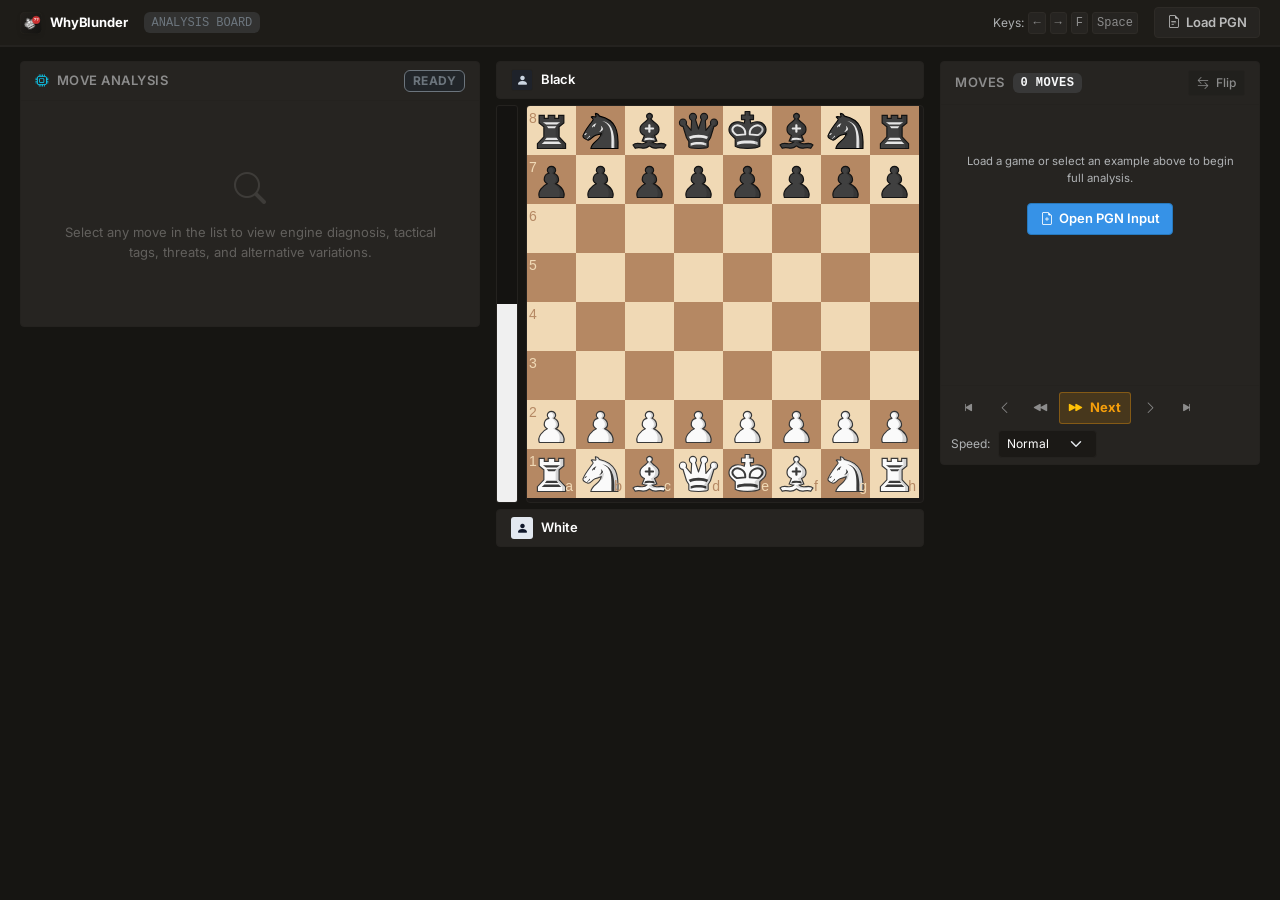
==== index.html @ e0fb74c0 "let's go" ====
<!DOCTYPE html>
<html lang="en" data-bs-theme="dark">
<head>
    <meta charset="UTF-8">
    <meta name="viewport" content="width=device-width, initial-scale=1.0, maximum-scale=1.0, user-scalable=no">
    <title>WhyBlunder - Chess Analysis</title>
    <link rel="icon" type="image/svg+xml" href="favicon.svg">
    <link rel="apple-touch-icon" href="img/app-icon.svg">
    
    <!-- Clean Unified Fonts: Inter & JetBrains Mono -->
    <link rel="preconnect" href="https://fonts.googleapis.com">
    <link rel="preconnect" href="https://fonts.gstatic.com" crossorigin>
    <link href="https://fonts.googleapis.com/css2?family=Inter:wght@400;500;600;700&family=JetBrains+Mono:wght@400;500;600;700&display=swap" rel="stylesheet">
    
    <!-- Bootstrap 5 CSS & Icons -->
    <link href="https://cdn.jsdelivr.net/npm/bootstrap@5.3.0-alpha1/dist/css/bootstrap.min.css" rel="stylesheet">
    <link rel="stylesheet" href="https://cdn.jsdelivr.net/npm/bootstrap-icons@1.11.3/font/bootstrap-icons.min.css">
    
    <!-- Chessboard.js CSS -->
    <link rel="stylesheet" href="css/chessboard-1.0.0.min.css">
    
    <style>
        :root {
            /* Lichess Dark Theme Design System - Flat & Harmonious */
            --lic-bg-canvas: #161512;
            --lic-bg-surface: #262421;
            --lic-bg-surface-header: #1e1c18;
            --lic-bg-surface-subtle: #21201d;
            --lic-bg-surface-hover: #312e2a;
            --lic-bg-input: #1b1916;
            
            /* Low-contrast borders */
            --lic-border-subtle: #24221f;
            --lic-border: #2e2b27;
            --lic-border-strong: #383530;
            
            --lic-text-primary: #bababa;
            --lic-text-bright: #ffffff;
            --lic-text-secondary: #8c8c8c;
            --lic-text-muted: #62605d;
            
            /* Lichess Accents */
            --lic-blue: #3692e7;
            --lic-blue-hover: #4ea1f0;
            --lic-blue-dim: rgba(54, 146, 231, 0.12);
            --lic-green: #629924;
            --lic-green-hover: #72b02a;
            --lic-green-dim: rgba(98, 153, 36, 0.12);
            --lic-red: #cc3333;
            --lic-red-hover: #e04444;
            --lic-red-dim: rgba(204, 51, 51, 0.12);
            --lic-orange: #d97706;
            --lic-yellow: #c9a000;
            --lic-cyan: #00b5ad;
            
            /* Unified 3-Tier Font Scale (strictly 2 UI sizes + 1 board badge size) */
            --lic-fs-base: 0.8125rem;
            --lic-fs-sm: 0.75rem;
            --lic-fs-badge: 1.25rem;
            
            /* Active Move Highlight */
            --lic-active-move: #2a4b6c;
            --lic-active-move-text: #ffffff;
            
            /* Move Quality Colors */
            --q-brilliant: #00b5ad;
            --q-great: #3692e7;
            --q-good: #629924;
            --q-book: #8b5cf6;
            --q-inaccuracy: #c9a000;
            --q-mistake: #d97706;
            --q-blunder: #cc3333;
        }

        * {
            box-sizing: border-box;
        }

        body {
            background-color: var(--lic-bg-canvas);
            color: var(--lic-text-primary);
            font-family: 'Inter', -apple-system, BlinkMacSystemFont, "Segoe UI", Roboto, sans-serif;
            margin: 0;
            padding: 0;
            min-height: 100vh;
            font-size: var(--lic-fs-base);
            line-height: 1.5;
            -webkit-font-smoothing: antialiased;
        }

        /* Lichess Top Header */
        .lic-header {
            background: var(--lic-bg-surface-header);
            border-bottom: 1px solid var(--lic-border-subtle);
            height: 46px;
            padding: 0 1.25rem;
            display: flex;
            align-items: center;
            justify-content: space-between;
            position: sticky;
            top: 0;
            z-index: 1020;
        }

        .lic-brand {
            display: inline-flex;
            align-items: center;
            gap: 8px;
            text-decoration: none;
            color: var(--lic-text-bright);
            font-weight: 700;
            font-size: var(--lic-fs-base);
            letter-spacing: -0.01em;
        }
        .lic-brand:hover {
            color: #fff;
        }
        .lic-brand-icon {
            color: var(--lic-red);
            font-size: var(--lic-fs-base);
        }

        /* Lichess Flat Buttons */
        .lic-btn {
            background: var(--lic-bg-surface);
            color: var(--lic-text-primary);
            border: 1px solid var(--lic-border);
            border-radius: 4px;
            font-size: var(--lic-fs-base);
            font-weight: 600;
            font-family: 'Inter', sans-serif;
            padding: 5px 12px;
            display: inline-flex;
            align-items: center;
            gap: 6px;
            cursor: pointer;
            box-shadow: none;
            transition: background 0.12s, color 0.12s, border-color 0.12s;
            text-decoration: none;
        }
        .lic-btn:hover {
            background: var(--lic-bg-surface-hover);
            color: var(--lic-text-bright);
            border-color: var(--lic-border-strong);
        }
        .lic-btn:active {
            background: #1e1c18;
        }
        .lic-btn-primary {
            background: var(--lic-blue);
            color: #fff;
            border-color: #2779bd;
        }
        .lic-btn-primary:hover {
            background: var(--lic-blue-hover);
            color: #fff;
            border-color: var(--lic-blue-hover);
        }
        .lic-btn-success {
            background: var(--lic-green);
            color: #fff;
            border-color: #51821c;
        }
        .lic-btn-success:hover {
            background: var(--lic-green-hover);
            color: #fff;
        }
        .lic-btn-danger {
            background: var(--lic-red);
            color: #fff;
            border-color: #a82323;
        }
        .lic-btn-danger:hover {
            background: var(--lic-red-hover);
            color: #fff;
        }
        .lic-btn-warning {
            background: #d97706;
            color: #fff;
            border-color: #b45309;
        }
        .lic-btn-warning:hover {
            background: #b45309;
            color: #fff;
            border-color: #92400e;
        }
        .lic-btn-secondary {
            background: var(--lic-bg-surface-subtle);
            color: var(--lic-text-primary);
            border-color: var(--lic-border-subtle);
        }
        .lic-btn-secondary:hover {
            background: var(--lic-bg-surface-hover);
            color: #fff;
        }

        .lic-chip-btn {
            background: var(--lic-bg-surface-subtle);
            color: var(--lic-text-secondary);
            border: 1px solid var(--lic-border-subtle);
            border-radius: 3px;
            font-size: var(--lic-fs-sm);
            font-weight: 500;
            font-family: 'Inter', sans-serif;
            padding: 3px 8px;
            cursor: pointer;
            box-shadow: none;
            transition: all 0.12s;
        }
        .lic-chip-btn:hover {
            background: var(--lic-bg-surface-hover);
            color: var(--lic-text-bright);
            border-color: var(--lic-border);
        }

        /* Lichess PGN Dropdown Menu */
        .pgn-dropdown-menu {
            background: var(--lic-bg-surface);
            border: 1px solid var(--lic-border);
            border-radius: 4px;
            box-shadow: 0 6px 20px rgba(0, 0, 0, 0.45);
            min-width: 230px;
            padding: 6px 0;
            z-index: 1050;
        }
        .pgn-dropdown-menu .dropdown-item {
            color: var(--lic-text-primary);
            font-size: var(--lic-fs-base);
            padding: 7px 14px;
            background: transparent;
            border: none;
            width: 100%;
            text-align: left;
            transition: all 0.12s;
        }
        .pgn-dropdown-menu .dropdown-item:hover {
            background: var(--lic-blue-dim);
            color: var(--lic-text-bright);
        }
        .pgn-dropdown-menu .dropdown-divider {
            border-color: var(--lic-border-subtle);
            margin: 4px 0;
        }

        /* Collapsible PGN Drawer */
        .pgn-drawer {
            background: var(--lic-bg-surface-header);
            border-bottom: 1px solid var(--lic-border-subtle);
            max-height: 0;
            overflow: hidden;
            transition: max-height 0.25s cubic-bezier(0.16, 1, 0.3, 1);
        }
        .pgn-drawer.open {
            max-height: 480px;
        }
        .pgn-drawer-inner {
            max-width: 1680px;
            margin: 0 auto;
            padding: 14px 1.25rem;
            display: flex;
            flex-direction: column;
            gap: 10px;
        }

        .pgn-textarea {
            width: 100%;
            height: 150px;
            min-height: 120px;
            max-height: 340px;
            background-color: var(--lic-bg-input) !important;
            color: #f1f1f1 !important;
            border: 1px solid var(--lic-border);
            border-radius: 4px;
            padding: 10px 12px;
            font-family: monospace;
            font-size: var(--lic-fs-base);
            line-height: 1.5;
            resize: vertical;
            transition: border-color 0.15s;
        }
        .pgn-textarea::placeholder {
            color: #9c9a96 !important;
            opacity: 0.85;
        }
        .pgn-textarea:focus {
            background-color: var(--lic-bg-input) !important;
            color: #ffffff !important;
            border-color: var(--lic-blue);
            box-shadow: 0 0 0 2px var(--lic-blue-dim);
            outline: none;
        }

        /* Inline Progress Strip */
        .progress-strip {
            background: var(--lic-bg-surface-header);
            border-bottom: 1px solid var(--lic-border-subtle);
            padding: 8px 1.25rem;
            display: none;
        }
        .progress-strip.show {
            display: block;
        }
        .progress-strip-inner {
            max-width: 1680px;
            margin: 0 auto;
        }

        /* 3-COLUMN MAIN LAYOUT */
        .studio-container {
            max-width: 1720px;
            width: 100%;
            margin: 0 auto;
            padding: 14px 1.25rem 2rem 1.25rem;
        }

        .studio-grid {
            display: grid;
            grid-template-columns: minmax(380px, 460px) 1fr 320px;
            gap: 16px;
            align-items: start;
        }

        /* Panels / Cards - Flat, Same Background Color throughout */
        .lic-panel {
            background: var(--lic-bg-surface);
            border: 1px solid var(--lic-border-subtle);
            border-radius: 4px;
            box-shadow: none;
            display: flex;
            flex-direction: column;
            overflow: hidden;
        }

        /* Flat Column Headers (Same color as panel surface) */
        .lic-panel-header {
            background: var(--lic-bg-surface);
            border-bottom: 1px solid var(--lic-border-subtle);
            padding: 8px 14px;
            display: flex;
            align-items: center;
            justify-content: space-between;
            font-size: var(--lic-fs-base);
            font-weight: 600;
            text-transform: uppercase;
            letter-spacing: 0.04em;
            color: var(--lic-text-secondary);
        }

        .lic-panel-body {
            padding: 14px;
            overflow-y: auto;
        }

        /* COLUMN 1: MOVE ANALYSIS (LEFT) */
        .col-analysis {
            position: sticky;
            top: 56px;
            max-height: calc(100vh - 72px);
            display: flex;
            flex-direction: column;
            width: 100%;
        }
        .col-analysis .lic-panel-body {
            max-height: calc(100vh - 120px);
            padding: 14px 16px;
        }
        .col-analysis .lic-panel-body::-webkit-scrollbar {
            width: 5px;
        }
        .col-analysis .lic-panel-body::-webkit-scrollbar-thumb {
            background: var(--lic-border);
            border-radius: 2px;
        }

        /* Move Diagnosis Card Elements */
        .diagnosis-empty {
            display: flex;
            flex-direction: column;
            align-items: center;
            justify-content: center;
            text-align: center;
            gap: 10px;
            color: var(--lic-text-muted);
            font-size: var(--lic-fs-base);
            padding: 50px 14px;
        }
        .diagnosis-empty i {
            font-size: 2rem;
            opacity: 0.4;
        }

        .diagnosis-header {
            display: flex;
            align-items: center;
            justify-content: space-between;
            margin-bottom: 12px;
            flex-wrap: wrap;
            gap: 8px;
            padding-bottom: 10px;
            border-bottom: 1px solid var(--lic-border-subtle);
        }

        .move-title-wrap {
            display: flex;
            align-items: center;
            gap: 8px;
        }

        .player-badge {
            font-size: var(--lic-fs-sm);
            font-weight: 600;
            padding: 2px 7px;
            border-radius: 3px;
            text-transform: uppercase;
            letter-spacing: 0.03em;
        }
        .player-badge.white {
            background: #f0f0f0;
            color: #161512;
        }
        .player-badge.black {
            background: #141311;
            color: #bababa;
            border: 1px solid var(--lic-border-subtle);
        }

        .move-san {
            font-family: monospace;
            font-size: var(--lic-fs-base);
            font-weight: 700;
            color: var(--lic-text-bright);
        }

        .badge-q {
            font-size: var(--lic-fs-sm);
            font-weight: 600;
            padding: 2px 8px;
            border-radius: 3px;
            text-transform: uppercase;
            letter-spacing: 0.03em;
        }
        .badge-q.blunder { background: var(--lic-red-dim); color: #ff7575; border: 1px solid rgba(204, 51, 51, 0.4); }
        .badge-q.miss, .badge-q.missed-win { background: rgba(239, 68, 68, 0.2); color: #f87171; border: 1px solid rgba(239, 68, 68, 0.5); }
        .badge-q.mistake { background: rgba(217, 119, 6, 0.16); color: #fba444; border: 1px solid rgba(217, 119, 6, 0.4); }
        .badge-q.inaccuracy { background: rgba(201, 160, 0, 0.16); color: #ffd644; border: 1px solid rgba(201, 160, 0, 0.4); }
        .badge-q.good-move { background: var(--lic-green-dim); color: #86efac; border: 1px solid rgba(98, 153, 36, 0.4); }
        .badge-q.great { background: var(--lic-blue-dim); color: #93c5fd; border: 1px solid rgba(54, 146, 231, 0.4); }
        .badge-q.brilliant { background: rgba(0, 181, 173, 0.16); color: #5eead4; border: 1px solid rgba(0, 181, 173, 0.4); }
        .badge-q.book { background: rgba(139, 92, 246, 0.16); color: #c4b5fd; border: 1px solid rgba(139, 92, 246, 0.4); }

        .eval-tag {
            font-family: monospace;
            font-size: var(--lic-fs-sm);
            font-weight: 600;
            padding: 2px 8px;
            border-radius: 3px;
            background: var(--lic-bg-surface-subtle);
            border: 1px solid var(--lic-border-subtle);
            color: var(--lic-text-primary);
        }

        .eval-best-tag {
            font-family: monospace;
            font-size: var(--lic-fs-sm);
            padding: 2px 7px;
            border-radius: 3px;
            background: var(--lic-green-dim);
            border: 1px solid rgba(98, 153, 36, 0.35);
            color: #86efac;
        }

        .metric-chip {
            font-size: var(--lic-fs-sm);
            font-family: monospace;
            padding: 2px 7px;
            border-radius: 3px;
            background: var(--lic-bg-surface-subtle);
            border: 1px solid var(--lic-border-subtle);
            color: #93c5fd;
        }
        .metric-chip.chip-loss {
            background: var(--lic-red-dim);
            border-color: rgba(204, 51, 51, 0.3);
            color: #fca5a5;
        }

        /* Tags Cluster */
        .tags-cluster {
            display: flex;
            flex-wrap: wrap;
            gap: 6px;
            margin-bottom: 12px;
        }
        .diag-tag {
            font-size: var(--lic-fs-sm);
            background: var(--lic-bg-surface-subtle);
            color: var(--lic-text-secondary);
            border: 1px solid var(--lic-border-subtle);
            border-radius: 3px;
            padding: 2px 8px;
            display: inline-flex;
            align-items: center;
        }
        .diag-tag.tag-miss {
            background: rgba(239, 68, 68, 0.14);
            color: #fca5a5;
            border-color: rgba(239, 68, 68, 0.35);
            font-weight: 600;
        }
        .diag-tag.tag-control {
            background: rgba(59, 130, 246, 0.12);
            color: #93c5fd;
            border-color: rgba(59, 130, 246, 0.3);
        }

        /* Better Move Callout */
        .better-move-strip {
            background: var(--lic-green-dim);
            border: 1px solid rgba(98, 153, 36, 0.3);
            border-radius: 4px;
            padding: 9px 12px;
            margin-bottom: 12px;
            display: flex;
            align-items: center;
            flex-wrap: wrap;
            gap: 6px;
        }
        .badge-better {
            background: var(--lic-green);
            color: #fff;
            padding: 2px 8px;
            border-radius: 3px;
            font-size: var(--lic-fs-base);
            font-weight: 700;
        }

        /* Threats Alert Box */
        .threat-alert-box {
            background: var(--lic-red-dim);
            border: 1px solid rgba(204, 51, 51, 0.3);
            border-radius: 4px;
            padding: 9px 12px;
            margin-bottom: 12px;
        }
        .threat-item {
            font-size: var(--lic-fs-sm);
            background: rgba(204, 51, 51, 0.2);
            color: #fca5a5;
            border: 1px solid rgba(204, 51, 51, 0.3);
            padding: 2px 8px;
            border-radius: 3px;
            display: inline-flex;
            align-items: center;
        }
        .threat-refutation-badge {
            background: var(--lic-red);
            color: #fff;
            padding: 2px 8px;
            border-radius: 3px;
            font-size: var(--lic-fs-base);
            font-weight: 700;
        }

        /* Diagnosis Text */
        .diagnosis-text {
            font-size: var(--lic-fs-base);
            line-height: 1.6;
            color: var(--lic-text-primary);
            margin-bottom: 12px;
            padding: 11px 14px;
            background: var(--lic-bg-surface-subtle);
            border-radius: 5px;
            border: 1px solid var(--lic-border-subtle);
        }
        .diag-missed-banner {
            display: flex;
            align-items: center;
            gap: 8px;
            padding: 5px 9px;
            background: rgba(239, 68, 68, 0.12);
            border: 1px solid rgba(239, 68, 68, 0.3);
            border-radius: 4px;
            font-size: var(--lic-fs-sm);
            color: #fca5a5;
            font-weight: 500;
        }
        .diag-missed-badge {
            background: #ef4444;
            color: #fff;
            padding: 1px 6px;
            border-radius: 3px;
            font-weight: 700;
            font-size: 11px;
            letter-spacing: 0.5px;
            text-transform: uppercase;
        }
        .diag-highlight-move {
            font-family: monospace;
            font-weight: 700;
            color: #fff;
            background: rgba(255, 255, 255, 0.1);
            padding: 1px 5px;
            border-radius: 3px;
        }

        /* Variation Boxes */
        .variation-box {
            background: var(--lic-bg-surface-subtle);
            border: 1px solid var(--lic-border-subtle);
            border-radius: 4px;
            padding: 10px 12px;
            margin-bottom: 12px;
        }
        .variation-box.box-refutation {
            background: rgba(204, 51, 51, 0.05);
            border-color: rgba(204, 51, 51, 0.22);
        }
        .variation-box.box-better {
            background: rgba(98, 153, 36, 0.05);
            border-color: rgba(98, 153, 36, 0.22);
        }

        .principal-variation {
            font-family: monospace;
            font-size: var(--lic-fs-base);
            line-height: 1.5;
            color: #e5e5e5;
            padding: 6px 8px;
            border-radius: 3px;
            background: var(--lic-bg-input);
            word-break: break-word;
        }
        .principal-variation.clickable {
            cursor: pointer;
            transition: background 0.12s;
        }
        .principal-variation.clickable:hover {
            background: var(--lic-bg-surface-hover);
        }

        /* COLUMN 2: CHESS BOARD (CENTER) */
        .col-board {
            display: flex;
            flex-direction: column;
            gap: 8px;
            width: 100%;
            align-items: stretch;
        }

        .board-container-card {
            width: 100%;
            max-width: 100%;
            display: flex;
            flex-direction: column;
            gap: 6px;
        }

        /* Player Strip (Flat Lichess Style) */
        .lic-player-bar {
            display: flex;
            align-items: center;
            justify-content: space-between;
            background: var(--lic-bg-surface);
            border: 1px solid var(--lic-border-subtle);
            border-radius: 4px;
            padding: 7px 14px;
            font-size: var(--lic-fs-base);
            color: var(--lic-text-primary);
        }
        .player-info-main {
            display: flex;
            align-items: center;
            gap: 8px;
            font-weight: 600;
        }
        .player-avatar {
            width: 22px;
            height: 22px;
            border-radius: 3px;
            display: inline-flex;
            align-items: center;
            justify-content: center;
            font-size: var(--lic-fs-sm);
        }
        .player-avatar.white-avatar {
            background: #e2e8f0;
            color: #0f172a;
        }
        .player-avatar.black-avatar {
            background: #1e222a;
            color: #cbd5e1;
            border: 1px solid var(--lic-border-subtle);
        }
        .player-name-text {
            color: var(--lic-text-bright);
        }
        .player-turn-dot {
            width: 8px;
            height: 8px;
            border-radius: 50%;
            background: transparent;
            display: inline-block;
        }
        .player-turn-dot.active {
            background: var(--lic-green);
            box-shadow: 0 0 6px var(--lic-green);
        }

        /* Board Row with Vertical Eval Bar */
        .board-with-eval {
            display: flex;
            align-items: stretch;
            gap: 8px;
            width: 100%;
        }

        /* Lichess Vertical Evaluation Gauge */
        .eval-gauge {
            width: 22px;
            min-width: 22px;
            background: #141311;
            border: 1px solid var(--lic-border-subtle);
            border-radius: 3px;
            overflow: hidden;
            display: flex;
            flex-direction: column;
            justify-content: flex-end;
            position: relative;
            box-shadow: none;
            user-select: none;
        }
        .eval-gauge-white {
            width: 100%;
            height: 50%;
            background: #f0f0f0;
            transition: height 0.3s cubic-bezier(0.2, 0.8, 0.2, 1);
        }
        .eval-gauge-text {
            position: absolute;
            width: 100%;
            text-align: center;
            font-family: monospace;
            font-size: var(--lic-fs-sm);
            font-weight: 700;
            color: #888;
            pointer-events: none;
            z-index: 2;
        }
        .eval-gauge-text.top-text {
            top: 4px;
            color: #cbd5e1;
        }
        .eval-gauge-text.bottom-text {
            bottom: 4px;
            color: #1e293b;
        }

        .board-wrapper {
            position: relative;
            flex: 1;
            background: #1a1816;
            border: 1px solid var(--lic-border-subtle);
            border-radius: 4px;
            overflow: hidden;
            box-shadow: none;
        }

        .board-container {
            position: relative;
            width: 100%;
        }

        .board-container::after {
            content: '';
            position: absolute;
            top: 0;
            left: 0;
            width: 100%;
            height: 100%;
            background: rgba(255, 255, 255, 0.14);
            pointer-events: none;
            opacity: 0;
            transition: opacity 0.25s ease;
            z-index: 50;
        }

        .board-container.variation-mode::after {
            opacity: 1;
        }

        #board {
            width: 100%;
            aspect-ratio: 1 / 1;
        }

        .board-b72b1 {
            border: none !important;
        }

        #arrow-svg {
            position: absolute;
            top: 0;
            left: 0;
            width: 100%;
            height: 100%;
            pointer-events: none;
            z-index: 1000;
        }

        /* Lichess Crisp SVG Broad Polygon Arrows */
        .arrow-polygon {
            pointer-events: none;
            filter: drop-shadow(0 2px 4px rgba(0, 0, 0, 0.35));
            transition: opacity 0.15s ease;
        }
        .arrow-current {
            fill: rgba(45, 115, 195, 0.65);
        }
        .arrow-better {
            fill: rgba(88, 151, 46, 0.72);
        }
        .arrow-opponent-threat {
            fill: rgba(220, 50, 50, 0.75);
        }
        .arrow-threat {
            fill: rgba(235, 125, 20, 0.75);
        }

        /* Lichess Move Square Highlights */
        .square-highlight-from, .square-highlight-to {
            box-shadow: inset 0 0 0 9999px rgba(135, 169, 34, 0.45) !important;
        }
        .white-1e1d7.square-highlight-from, .white-1e1d7.square-highlight-to {
            box-shadow: inset 0 0 0 9999px rgba(205, 210, 106, 0.65) !important;
        }
        .black-3c85d.square-highlight-from, .black-3c85d.square-highlight-to {
            box-shadow: inset 0 0 0 9999px rgba(170, 162, 58, 0.65) !important;
        }

        /* Square Annotations (Lichess Large Floating Move Badges) */
        .square-annotation {
            position: absolute;
            width: 12.5%;
            height: 12.5%;
            z-index: 1010;
            pointer-events: none;
            box-sizing: border-box;
        }
        .square-annotation::before {
            content: attr(data-symbol);
            position: absolute;
            top: 2px;
            right: 2px;
            color: #ffffff;
            font-weight: 900;
            font-size: var(--lic-fs-badge);
            text-align: center;
            font-family: 'Inter', -apple-system, BlinkMacSystemFont, "Segoe UI", Roboto, sans-serif;
            border-radius: 50%;
            width: 2.25rem;
            height: 2.25rem;
            display: flex;
            justify-content: center;
            align-items: center;
            line-height: 1;
            box-shadow: 0 3px 8px rgba(0, 0, 0, 0.45);
            border: none;
            letter-spacing: -0.05em;
        }
        .annotation-blunder::before {
            background-color: #df4444;
            color: #ffffff;
        }
        .annotation-mistake::before {
            background-color: #e58226;
            color: #ffffff;
        }
        .annotation-inaccuracy::before {
            background-color: #e6b800;
            color: #1a1815;
            font-weight: 900;
        }
        .annotation-brilliant::before {
            background-color: #10b981;
            color: #ffffff;
        }
        .annotation-great::before,
        .annotation-best::before {
            background-color: #3b82f6;
            color: #ffffff;
        }

        /* Variation Status Bar (Under the Board) */
        .variation-under-board {
            background: var(--lic-bg-surface);
            border: 1px solid var(--lic-border-subtle);
            border-radius: 4px;
            padding: 8px 12px;
            display: flex;
            align-items: center;
            justify-content: space-between;
            gap: 8px;
            animation: fadeIn 0.2s ease-out;
            width: 100%;
        }

        @keyframes fadeIn {
            from { opacity: 0; transform: translateY(-4px); }
            to { opacity: 1; transform: translateY(0); }
        }

        .var-type-badge {
            font-size: var(--lic-fs-sm);
            font-weight: 600;
            padding: 2px 7px;
            border-radius: 3px;
            text-transform: uppercase;
            letter-spacing: 0.03em;
        }
        .var-type-badge.refutation {
            background: var(--lic-red-dim);
            color: #fca5a5;
            border: 1px solid rgba(204, 51, 51, 0.35);
        }
        .var-type-badge.better {
            background: var(--lic-green-dim);
            color: #86efac;
            border: 1px solid rgba(98, 153, 36, 0.35);
        }

        .var-status-text {
            font-size: var(--lic-fs-base);
            color: var(--lic-text-bright);
        }

        /* Variation Outcome Explanation Card */
        .variation-outcome-card {
            display: flex;
            flex-direction: column;
            gap: 12px;
            animation: fadeIn 0.2s ease-out;
        }
        .outcome-banner-box {
            background: var(--lic-bg-surface-header);
            border: 1px solid var(--lic-border);
            border-radius: 4px;
            padding: 10px 12px;
            display: flex;
            flex-direction: column;
            gap: 6px;
        }
        .outcome-banner-box.refutation {
            border-left: 3px solid var(--lic-red);
        }
        .outcome-banner-box.better {
            border-left: 3px solid var(--lic-green);
        }
        .outcome-title {
            font-size: var(--lic-fs-base);
            font-weight: 700;
            color: var(--lic-text-bright);
            display: flex;
            align-items: center;
            gap: 6px;
        }
        .outcome-subtitle {
            font-size: var(--lic-fs-sm);
            color: var(--lic-text-secondary);
            line-height: 1.4;
        }
        .outcome-diff-grid {
            display: grid;
            grid-template-columns: 1fr 1fr;
            gap: 8px;
            margin-top: 2px;
        }
        .outcome-diff-cell {
            background: var(--lic-bg-canvas);
            border: 1px solid var(--lic-border-subtle);
            border-radius: 4px;
            padding: 8px 10px;
            display: flex;
            flex-direction: column;
            gap: 3px;
        }
        .outcome-diff-label {
            font-size: var(--lic-fs-sm);
            color: var(--lic-text-secondary);
            text-transform: uppercase;
            letter-spacing: 0.04em;
        }
        .outcome-diff-val {
            font-size: var(--lic-fs-base);
            font-weight: 600;
            display: flex;
            align-items: center;
            justify-content: space-between;
        }
        .outcome-takeaways-list {
            list-style: none;
            padding: 0;
            margin: 0;
            display: flex;
            flex-direction: column;
            gap: 6px;
        }
        .outcome-takeaway-item {
            font-size: var(--lic-fs-base);
            color: var(--lic-text-primary);
            line-height: 1.45;
            display: flex;
            align-items: flex-start;
            gap: 8px;
            background: var(--lic-bg-surface-header);
            padding: 8px 10px;
            border-radius: 4px;
            border: 1px solid var(--lic-border-subtle);
        }
        .outcome-takeaway-item i {
            color: var(--lic-blue);
            margin-top: 2px;
            flex-shrink: 0;
        }

        /* COLUMN 3: MOVE LIST (RIGHT) */
        .col-moves {
            position: sticky;
            top: 56px;
            max-height: calc(100vh - 72px);
            display: flex;
            flex-direction: column;
            width: 100%;
        }

        .analysis-container {
            max-height: calc(100vh - 175px);
            min-height: 280px;
            overflow-y: auto;
            -webkit-overflow-scrolling: touch;
            padding: 0;
            background: var(--lic-bg-surface);
        }

        .analysis-container::-webkit-scrollbar {
            width: 5px;
        }
        .analysis-container::-webkit-scrollbar-thumb {
            background: var(--lic-border);
            border-radius: 2px;
        }

        /* Lichess Move List Table & Rows */
        .move-list-table {
            display: flex;
            flex-direction: column;
            width: 100%;
        }

        .move-pair {
            display: grid;
            grid-template-columns: 32px 1fr 1fr;
            align-items: center;
            font-family: monospace;
            font-size: var(--lic-fs-base);
            font-weight: normal;
            border-bottom: 1px solid rgba(255, 255, 255, 0.02);
            padding: 1px 4px;
            min-height: 28px;
        }
        .move-pair:nth-child(even) {
            background: rgba(255, 255, 255, 0.015);
        }

        .move-number {
            color: var(--lic-text-muted);
            font-size: var(--lic-fs-sm);
            padding-left: 2px;
            user-select: none;
            font-weight: normal;
            font-family: monospace;
        }

        .move-cell {
            padding: 3px 6px;
            border-radius: 3px;
            cursor: pointer;
            display: flex;
            align-items: center;
            justify-content: space-between;
            color: var(--lic-text-primary);
            transition: background 0.1s ease, color 0.1s ease;
            user-select: none;
            font-size: var(--lic-fs-base);
            font-family: monospace;
            font-weight: normal;
            min-width: 0;
            gap: 4px;
        }
        .move-cell:hover {
            background: var(--lic-bg-surface-hover);
            color: var(--lic-text-bright);
        }

        .move-san-wrap {
            display: flex;
            align-items: center;
            gap: 2px;
            font-weight: normal;
            overflow: hidden;
            text-overflow: ellipsis;
            white-space: nowrap;
        }
        .move-san-figurine {
            font-size: 1em;
            opacity: 0.9;
        }

        .move-eval {
            font-size: var(--lic-fs-sm);
            color: var(--lic-text-muted);
            font-weight: normal;
            opacity: 0.75;
            flex-shrink: 0;
            letter-spacing: -0.02em;
            font-family: monospace;
        }

        /* Quality Suffixes & Colors */
        .quality-blunder .move-san-wrap {
            color: #ff5c5c;
        }
        .quality-miss .move-san-wrap,
        .quality-missed-win .move-san-wrap {
            color: #f87171;
        }
        .quality-mistake .move-san-wrap {
            color: #f59f00;
        }
        .quality-inaccuracy .move-san-wrap {
            color: #38bdf8;
        }
        .quality-brilliant .move-san-wrap {
            color: #10b981;
        }
        .quality-book .move-san-wrap {
            color: #a78bfa;
        }

        /* Active Move State */
        .move-cell.active {
            background: var(--lic-active-move) !important;
            color: #ffffff !important;
        }
        .move-cell.active .move-san-wrap {
            color: #ffffff !important;
        }
        .move-cell.active .move-eval {
            color: rgba(255, 255, 255, 0.7) !important;
        }

        .move-cell.quality-blunder.active {
            background: #d63939 !important;
        }
        .move-cell.quality-miss.active,
        .move-cell.quality-missed-win.active {
            background: #dc2626 !important;
        }
        .move-cell.quality-mistake.active {
            background: #d97706 !important;
        }
        .move-cell.quality-inaccuracy.active {
            background: #2563eb !important;
        }

        /* Lichess Inline Analysis Card (Under Inaccuracy/Mistake/Blunder) */
        .inline-analysis-card {
            background: rgba(0, 0, 0, 0.22);
            border: none;
            margin: 1px 4px 4px 32px;
            padding: 6px 8px;
            border-radius: 4px;
            font-size: var(--lic-fs-base);
            font-weight: normal;
            line-height: 1.4;
            display: flex;
            flex-direction: column;
            gap: 4px;
            animation: fadeIn 0.15s ease-out;
        }

        .inline-diag-header {
            font-weight: normal;
            font-size: var(--lic-fs-base);
            display: flex;
            align-items: center;
            gap: 4px;
        }
        .inline-diag-title {
            font-weight: normal;
        }
        .inline-diag-best {
            font-weight: normal;
        }
        .inline-blunder .inline-diag-title {
            color: #ff5c5c;
        }
        .inline-miss .inline-diag-title,
        .inline-missed-win .inline-diag-title {
            color: #f87171;
        }
        .inline-mistake .inline-diag-title {
            color: #f59f00;
        }
        .inline-inaccuracy .inline-diag-title {
            color: #38bdf8;
        }

        .inline-pv-line {
            font-family: monospace;
            font-weight: normal;
            color: #9c9993;
            font-size: var(--lic-fs-sm);
            cursor: pointer;
            padding: 2px 4px;
            border-radius: 3px;
            transition: background 0.1s, color 0.1s;
        }
        .inline-pv-line:hover {
            background: rgba(255, 255, 255, 0.05);
            color: #e0deda;
        }

        /* Bottom Variation Comparison Pill Bar */
        .variation-preview-bar {
            display: grid;
            grid-template-columns: 1fr 1fr;
            background: var(--lic-bg-canvas);
            border-top: 1px solid var(--lic-border-subtle);
            padding: 4px 8px;
            gap: 6px;
        }
        .var-pill {
            display: flex;
            align-items: center;
            justify-content: space-between;
            padding: 5px 8px;
            border-radius: 4px;
            border: 1px solid transparent;
            font-family: monospace;
            font-size: var(--lic-fs-base);
            font-weight: normal;
            cursor: pointer;
            transition: all 0.15s ease;
            text-align: left;
            background: var(--lic-bg-surface);
            color: var(--lic-text-primary);
        }
        .var-pill:hover {
            background: var(--lic-bg-surface-hover);
            color: var(--lic-text-bright);
        }
        .var-pill-played {
            border-color: var(--lic-border-subtle);
        }
        .var-pill-better {
            background: rgba(32, 107, 180, 0.25);
            color: #60a5fa;
            border-color: rgba(32, 107, 180, 0.4);
        }
        .var-pill-better:hover {
            background: rgba(32, 107, 180, 0.45);
            color: #ffffff;
        }
        .var-pill .var-eval {
            font-size: var(--lic-fs-sm);
            opacity: 0.8;
            font-weight: normal;
        }

        /* Flat Move Navigation Controller (Bottom Toolbar) */
        .lic-nav-toolbar {
            display: flex;
            align-items: center;
            justify-content: space-between;
            background: var(--lic-bg-surface);
            border-top: 1px solid var(--lic-border-subtle);
            padding: 6px 10px;
            gap: 6px;
            flex-wrap: wrap;
        }

        .nav-btn-group {
            display: flex;
            align-items: center;
            gap: 2px;
        }

        .btn-lic-tool {
            background: transparent;
            color: var(--lic-text-secondary);
            border: none;
            border-radius: 3px;
            min-height: 32px;
            min-width: 34px;
            padding: 4px 6px;
            display: inline-flex;
            align-items: center;
            justify-content: center;
            font-size: var(--lic-fs-base);
            cursor: pointer;
            transition: all 0.12s;
        }
        .btn-lic-tool:hover {
            background: var(--lic-bg-surface-hover);
            color: var(--lic-text-bright);
        }
        .btn-lic-tool:active {
            background: var(--lic-bg-input);
        }

        .select-dark {
            background-color: var(--lic-bg-input) !important;
            color: var(--lic-text-bright) !important;
            border-color: var(--lic-border-subtle);
            font-family: inherit;
            font-size: var(--lic-fs-sm);
        }
        .select-dark option {
            background-color: #262421 !important;
            color: #f1f1f1 !important;
        }
        .select-dark:focus {
            background-color: var(--lic-bg-input) !important;
            color: #ffffff !important;
            border-color: var(--lic-blue);
            outline: none;
        }

        /* Key Moment Navigation Controls */
        .btn-lic-key-next {
            background: rgba(245, 158, 11, 0.16) !important;
            color: #f59e0b !important;
            border: 1px solid rgba(245, 158, 11, 0.35) !important;
            padding: 3px 9px !important;
            font-weight: 600 !important;
            display: inline-flex;
            align-items: center;
            gap: 4px;
            transition: all 0.15s ease;
        }
        .btn-lic-key-next:hover {
            background: rgba(245, 158, 11, 0.28) !important;
            color: #fbbf24 !important;
            border-color: rgba(245, 158, 11, 0.6) !important;
        }
        .btn-lic-key-next:active {
            background: rgba(245, 158, 11, 0.42) !important;
        }
        .btn-lic-key-next.is-playing {
            background: rgba(239, 68, 68, 0.22) !important;
            color: #f87171 !important;
            border-color: rgba(239, 68, 68, 0.5) !important;
            animation: pulseKeyPlay 0.9s infinite alternate;
        }
        @keyframes pulseKeyPlay {
            from { box-shadow: 0 0 2px rgba(245, 158, 11, 0.3); }
            to { box-shadow: 0 0 8px rgba(245, 158, 11, 0.7); }
        }
        .key-moment-counter-badge {
            font-size: 10px;
            padding: 1px 5px;
            border-radius: 999px;
            font-family: monospace;
            background: #f59e0b;
            color: #1a1816;
            font-weight: 700;
            line-height: 1.2;
        }
        .move-cell.is-key-moment {
            position: relative;
        }
        .move-cell.is-key-moment::after {
            content: '';
            position: absolute;
            bottom: 3px;
            right: 4px;
            width: 4px;
            height: 4px;
            border-radius: 50%;
            background: #f59e0b;
            box-shadow: 0 0 3px rgba(245, 158, 11, 0.8);
            pointer-events: none;
        }
        .key-moment-bar {
            background: rgba(0, 0, 0, 0.25);
            border-radius: 6px;
            padding: 8px 12px;
            margin-top: 12px;
            border: 1px solid var(--lic-border-subtle);
        }

        /* RESPONSIVE LAYOUT */
        @media (max-width: 1200px) {
            .studio-grid {
                grid-template-columns: 360px 1fr 300px;
                gap: 12px;
            }
        }

        @media (max-width: 991px) {
            .studio-grid {
                display: flex;
                flex-direction: column;
                gap: 14px;
            }
            .col-board {
                order: 1;
            }
            .col-analysis {
                order: 2;
                position: static;
                max-height: none;
            }
            .col-moves {
                order: 3;
                position: static;
                max-height: none;
            }
            .analysis-container {
                max-height: 280px;
            }
            .col-analysis .lic-panel-body {
                max-height: none;
            }
        }
    </style>
</head>
<body>
    <!-- Lichess Dark Header -->
    <header class="lic-header">
        <div class="d-flex align-items-center gap-3">
            <a href="#" class="lic-brand">
                <img src="img/app-icon.svg" alt="WhyBlunder Icon" width="22" height="22" class="rounded-1 shadow-sm">
                <span>WhyBlunder</span>
            </a>
            <span class="d-none d-md-inline badge bg-secondary bg-opacity-25 text-secondary fw-normal font-monospace" style="font-size:var(--lic-fs-sm);">ANALYSIS BOARD</span>
        </div>
        <div class="d-flex align-items-center gap-2">
            <div class="d-none d-lg-flex align-items-center text-muted small me-2">
                <span class="me-1" style="font-size:var(--lic-fs-sm);">Keys:</span>
                <kbd style="background:#262421;color:#8c8c8c;border:1px solid #2e2b27;font-size:var(--lic-fs-sm);padding:1px 4px;border-radius:3px;">←</kbd>
                <kbd style="background:#262421;color:#8c8c8c;border:1px solid #2e2b27;font-size:var(--lic-fs-sm);padding:1px 4px;border-radius:3px;" class="ms-1">→</kbd>
                <kbd style="background:#262421;color:#8c8c8c;border:1px solid #2e2b27;font-size:var(--lic-fs-sm);padding:1px 4px;border-radius:3px;" class="ms-1">F</kbd>
                <kbd style="background:#262421;color:#8c8c8c;border:1px solid #2e2b27;font-size:var(--lic-fs-sm);padding:1px 4px;border-radius:3px;" class="ms-1">Space</kbd>
            </div>
            
            <button type="button" id="btnTogglePgn" class="lic-btn" data-action="toggle-pgn" title="Toggle PGN Input Drawer">
                <i class="bi bi-file-earmark-text"></i>
                <span>Load PGN</span>
            </button>
        </div>
    </header>

    <!-- Collapsible PGN Drawer -->
    <div id="pgnDrawer" class="pgn-drawer">
        <div class="pgn-drawer-inner">
            <div class="d-flex align-items-center justify-content-between mb-1 flex-wrap gap-2">
                <div class="d-flex align-items-center gap-2 flex-wrap">
                    <span class="fw-semibold text-light" style="font-size:var(--lic-fs-base);">Paste PGN or Lichess Game URL</span>
                    <span class="small ms-2" style="color:var(--lic-text-secondary);">Examples:</span>
                    <button type="button" class="lic-chip-btn" data-sample="opera">Morphy's Opera</button>
                    <button type="button" class="lic-chip-btn" data-sample="kasparov">Kasparov</button>
                    <button type="button" class="lic-chip-btn" data-sample="scholar">Scholar's Mate</button>
                    <button type="button" class="lic-chip-btn" data-sample="lichess"><i class="bi bi-link-45deg me-1"></i>Lichess URL</button>
                </div>
                <div class="d-flex align-items-center gap-2">
                    <label for="analysisDepth" class="small mb-0" style="color:var(--lic-text-secondary);">Depth:</label>
                    <select id="analysisDepth" class="form-select form-select-sm py-0 px-2 select-dark" style="width:auto; height:28px; font-size:var(--lic-fs-sm);">
                        <option value="14">Fast (14)</option>
                        <option value="16">Standard (16)</option>
                        <option value="18" selected>Deep (18)</option>
                        <option value="20">Master (20)</option>
                        <option value="22">Grandmaster (22)</option>
                        <option value="24">Elite Search (24)</option>
                    </select>
                    <button type="button" id="btnCloseDrawer" class="btn-lic-tool" style="min-height:28px;min-width:28px;" title="Close Drawer"><i class="bi bi-x-lg"></i></button>
                </div>
            </div>
            <textarea class="form-control pgn-textarea mb-2" id="pgnInput" placeholder="Paste standard PGN notation or Lichess game URL (e.g. https://lichess.org/Qa7FJNk2)..."></textarea>
            <div class="d-flex align-items-center gap-2">
                <button id="analyzeBtn" class="lic-btn lic-btn-primary">
                    <i class="bi bi-play-circle-fill"></i> Analyze Game
                </button>
                <button id="cancelAnalyzeBtn" class="lic-btn lic-btn-danger d-none">
                    <i class="bi bi-x-circle"></i> Cancel
                </button>
            </div>
        </div>
    </div>

    <!-- Inline Progress Strip -->
    <div id="analysisProgressContainer" class="progress-strip">
        <div class="progress-strip-inner">
            <div class="d-flex justify-content-between align-items-center mb-1">
                <span id="progressText" class="fw-medium text-info" style="font-size:var(--lic-fs-sm);">Initializing Stockfish WASM...</span>
                <span id="progressPercent" class="badge bg-info text-dark font-monospace" style="font-size:var(--lic-fs-sm);">0%</span>
            </div>
            <div class="progress" style="height: 4px; background: #141311;">
                <div id="progressBar" class="progress-bar bg-info" role="progressbar" style="width: 0%"></div>
            </div>
        </div>
    </div>

    <!-- 3-COLUMN STUDIO LAYOUT -->
    <main class="studio-container">
        <div class="studio-grid">
            
            <!-- COLUMN 1 (LEFT): MOVE ANALYSIS -->
            <div class="col-analysis">
                <div class="lic-panel">
                    <div class="lic-panel-header">
                        <div class="d-flex align-items-center gap-2">
                            <i class="bi bi-cpu text-info"></i>
                            <span>Move Analysis</span>
                        </div>
                        <span id="analysisStatusBadge" class="badge bg-dark border border-secondary text-secondary" style="font-size:var(--lic-fs-sm);">READY</span>
                    </div>
                    <div class="lic-panel-body" id="moveExplanation">
                        <div class="diagnosis-empty">
                            <i class="bi bi-search"></i>
                            <span>Select any move in the list to view engine diagnosis, tactical tags, threats, and alternative variations.</span>
                        </div>
                    </div>
                </div>
            </div>

            <!-- COLUMN 2 (CENTER): CHESS BOARD -->
            <div class="col-board">
                <div class="board-container-card">
                    <!-- Top Player Strip (Black) -->
                    <div class="lic-player-bar" id="playerBarTop">
                        <div class="player-info-main">
                            <span class="player-avatar black-avatar"><i class="bi bi-person-fill"></i></span>
                            <span class="player-name-text" id="topPlayerName">Black</span>
                            <span class="text-muted small" id="topPlayerMeta"></span>
                        </div>
                        <div class="d-flex align-items-center gap-2">
                            <span class="player-turn-dot" id="topPlayerTurn"></span>
                        </div>
                    </div>

                    <!-- Chessboard with Left Lichess Eval Bar -->
                    <div class="board-with-eval">
                        <!-- Lichess Vertical Eval Bar -->
                        <div class="eval-gauge" id="evalGauge" title="Position Evaluation">
                            <div class="eval-gauge-text top-text" id="evalGaugeTop"></div>
                            <div class="eval-gauge-white" id="evalGaugeWhite" style="height: 50%;"></div>
                            <div class="eval-gauge-text bottom-text" id="evalGaugeBottom"></div>
                        </div>

                        <!-- Chessboard Wrapper -->
                        <div class="board-wrapper">
                            <div class="board-container">
                                <div id="board"></div>
                                <svg id="arrow-svg"></svg>
                            </div>
                        </div>
                    </div>

                    <!-- Return to Game Box (shown during/after alt line play) -->
                    <div id="variationBanner" class="variation-under-board d-none">
                        <div class="d-flex align-items-center gap-2 text-truncate me-2">
                            <span id="variationTypeBadge" class="var-type-badge refutation">Punishing Line</span>
                            <span id="variationStatusText" class="var-status-text text-truncate">Playing variation...</span>
                        </div>
                        <button type="button" id="btnReturnMainLine" class="lic-btn lic-btn-primary py-1 px-2" title="Return to original position (Space)">
                            <i class="bi bi-arrow-return-left"></i> Return to Game
                        </button>
                    </div>

                    <!-- Bottom Player Strip (White) -->
                    <div class="lic-player-bar" id="playerBarBottom">
                        <div class="player-info-main">
                            <span class="player-avatar white-avatar"><i class="bi bi-person-fill"></i></span>
                            <span class="player-name-text" id="bottomPlayerName">White</span>
                            <span class="text-muted small" id="bottomPlayerMeta"></span>
                        </div>
                        <div class="d-flex align-items-center gap-2">
                            <span class="player-turn-dot" id="bottomPlayerTurn"></span>
                        </div>
                    </div>
                </div>
            </div>

            <!-- COLUMN 3 (RIGHT): MOVE LIST & CONTROLS -->
            <div class="col-moves">
                <div class="lic-panel">
                    <!-- Move List Header -->
                    <div class="lic-panel-header">
                        <div class="d-flex align-items-center gap-2">
                            <span>Moves</span>
                            <span id="moveCountSummary" class="badge bg-secondary bg-opacity-25 text-light font-monospace" style="font-size:var(--lic-fs-sm);">0 moves</span>
                            <span id="keyMomentsSummary" class="badge bg-warning bg-opacity-25 text-warning font-monospace d-none" style="font-size:var(--lic-fs-sm);">0 moments</span>
                        </div>
                        <button id="btnFlip" class="lic-chip-btn" title="Flip Board (F)"><i class="bi bi-arrow-left-right me-1"></i> Flip</button>
                    </div>

                    <!-- Scrollable 2-Column Move Notation Sheet -->
                    <div class="analysis-container" id="analysisContainer">
                        <div class="text-center text-muted py-5 small px-3">
                            <p class="mb-3">Load a game or select an example above to begin full analysis.</p>
                            <button type="button" id="btnOpenPgnInput" class="lic-btn lic-btn-primary" data-action="open-pgn">
                                <i class="bi bi-file-earmark-plus"></i> Open PGN Input
                            </button>
                        </div>
                    </div>

                    <!-- Bottom Variation Comparison Bar (Lichess Pill) -->
                    <div class="variation-preview-bar d-none" id="variationPreviewBar">
                        <button type="button" class="var-pill var-pill-played" id="pillPlayedMove" title="Return to played move">
                            <span class="var-san" id="pillPlayedSan">5. O-O?</span>
                            <span class="var-eval" id="pillPlayedEval">+1.1</span>
                        </button>
                        <button type="button" class="var-pill var-pill-better" id="pillBetterMove" title="Explore recommended line">
                            <span class="var-san" id="pillBetterSan">▶ 5. Nxe5</span>
                            <span class="var-eval" id="pillBetterEval">-0.2</span>
                        </button>
                    </div>

                    <!-- Docked Lichess Move Navigation Controller (Flat) -->
                    <div class="lic-nav-toolbar" id="boardToolbar">
                        <div class="nav-btn-group">
                            <button id="btnFirst" class="btn-lic-tool" title="First Move (Home)"><i class="bi bi-skip-start-fill"></i></button>
                            <button id="btnPrev" class="btn-lic-tool" title="Previous Move (←)"><i class="bi bi-chevron-left"></i></button>
                            <button id="btnPrevKey" class="btn-lic-tool" title="Previous Key Moment (P)"><i class="bi bi-rewind-fill"></i></button>
                            <button id="btnNextKey" class="btn-lic-tool btn-lic-key-next" title="Next Key Moment (Space or N)">
                                <i class="bi bi-fast-forward-fill text-warning key-icon"></i>
                                <span class="d-none d-sm-inline ms-1 fw-bold key-label">Next</span>
                                <span id="keyMomentBadge" class="key-moment-counter-badge ms-1 d-none">0/0</span>
                            </button>
                            <button id="btnNext" class="btn-lic-tool" title="Next Move (→)"><i class="bi bi-chevron-right"></i></button>
                            <button id="btnLast" class="btn-lic-tool" title="Last Move (End)"><i class="bi bi-skip-end-fill"></i></button>
                        </div>
                        <div class="d-flex align-items-center gap-2">
                            <span class="text-muted small d-none d-sm-inline" style="font-size:var(--lic-fs-sm);">Speed:</span>
                            <select id="speedControl" class="form-select form-select-sm py-0 px-2 select-dark" style="width:auto; height:28px; font-size:var(--lic-fs-sm);">
                                <option value="0">Instant (Jump)</option>
                                <option value="2000">Slow</option>
                                <option value="1000" selected>Normal</option>
                                <option value="500">Fast</option>
                                <option value="200">Very Fast</option>
                            </select>
                        </div>
                    </div>
                </div>
            </div>

        </div>
    </main>

    <!-- Dependencies -->
    <script src="https://code.jquery.com/jquery-3.6.0.min.js"></script>
    <script src="https://cdn.jsdelivr.net/npm/bootstrap@5.3.0-alpha1/dist/js/bootstrap.bundle.min.js"></script>
    <script src="js/chess.min.js"></script>
    <script src="js/chessboard-1.0.0.min.js"></script>
    <script src="js/chess-evaluator.js"></script>
    <script src="js/opening-detector.js"></script>
    <script src="js/situation-recognizer.js"></script>
    <script src="js/analysis-cache.js"></script>
    <script src="js/browser-analyzer.js"></script>
    
    <script>
        document.addEventListener('DOMContentLoaded', function() {
            // App state
            const chess = new Chess();
            let currentMoveIndex = -1;
            let moves = [];
            let moveHistory = [];
            let isPlayingVariation = false;
            let isInVariationMode = false;
            let isTraversingKeyMoments = false;
            let keyMomentTimeout = null;
            let targetKeyIndex = -1;
            let animationSpeed = 1000;
            let animationTimeout = null;
            let browserDoctor = null;
            let currentGameInfo = null;

            // DOM elements
            const pgnInput = document.getElementById('pgnInput');
            const analyzeBtn = document.getElementById('analyzeBtn');
            const cancelAnalyzeBtn = document.getElementById('cancelAnalyzeBtn');
            const analysisContainer = document.getElementById('analysisContainer');
            const moveExplanation = document.getElementById('moveExplanation');
            const btnFirst = document.getElementById('btnFirst');
            const btnPrev = document.getElementById('btnPrev');
            const btnPrevKey = document.getElementById('btnPrevKey');
            const btnNextKey = document.getElementById('btnNextKey');
            const keyMomentBadge = document.getElementById('keyMomentBadge');
            const keyMomentsSummary = document.getElementById('keyMomentsSummary');
            const btnNext = document.getElementById('btnNext');
            const btnLast = document.getElementById('btnLast');
            const btnFlip = document.getElementById('btnFlip');
            const speedControl = document.getElementById('speedControl');
            const arrowSvg = document.getElementById('arrow-svg');
            const boardContainer = document.querySelector('.board-container');
            const btnTogglePgn = document.getElementById('btnTogglePgn');
            const btnCloseDrawer = document.getElementById('btnCloseDrawer');
            const pgnDrawer = document.getElementById('pgnDrawer');
            const analysisProgressContainer = document.getElementById('analysisProgressContainer');
            const progressBar = document.getElementById('progressBar');
            const progressText = document.getElementById('progressText');
            const progressPercent = document.getElementById('progressPercent');
            const moveCountSummary = document.getElementById('moveCountSummary');
            const variationBanner = document.getElementById('variationBanner');
            const variationTypeBadge = document.getElementById('variationTypeBadge');
            const variationStatusText = document.getElementById('variationStatusText');
            const btnReturnMainLine = document.getElementById('btnReturnMainLine');
            const analysisStatusBadge = document.getElementById('analysisStatusBadge');
            
            // Player Strip DOM elements
            const topPlayerName = document.getElementById('topPlayerName');
            const topPlayerMeta = document.getElementById('topPlayerMeta');
            const topPlayerTurn = document.getElementById('topPlayerTurn');
            const bottomPlayerName = document.getElementById('bottomPlayerName');
            const bottomPlayerMeta = document.getElementById('bottomPlayerMeta');
            const bottomPlayerTurn = document.getElementById('bottomPlayerTurn');

            // Eval Gauge DOM elements
            const evalGaugeWhite = document.getElementById('evalGaugeWhite');
            const evalGaugeTop = document.getElementById('evalGaugeTop');
            const evalGaugeBottom = document.getElementById('evalGaugeBottom');

            // Variation Preview Bar DOM elements
            const variationPreviewBar = document.getElementById('variationPreviewBar');
            const pillPlayedMove = document.getElementById('pillPlayedMove');
            const pillBetterMove = document.getElementById('pillBetterMove');
            const pillPlayedSan = document.getElementById('pillPlayedSan');
            const pillPlayedEval = document.getElementById('pillPlayedEval');
            const pillBetterSan = document.getElementById('pillBetterSan');
            const pillBetterEval = document.getElementById('pillBetterEval');

            // Initialize Chessboard
            const boardConfig = {
                draggable: false,
                position: 'start',
                pieceTheme: 'img/chesspieces/lichess/{piece}.svg'
            };
            const board = Chessboard('board', boardConfig);

            function updateSvgDimensions() {
                const boardEl = document.getElementById('board');
                if (boardEl && arrowSvg) {
                    const boardRect = boardEl.getBoundingClientRect();
                    arrowSvg.setAttribute('width', boardRect.width);
                    arrowSvg.setAttribute('height', boardRect.width);
                }
            }

            setTimeout(() => {
                if (board && board.resize) board.resize();
                updateSvgDimensions();
            }, 100);

            window.addEventListener('resize', function() {
                if (board && board.resize) board.resize();
                updateSvgDimensions();
                if (currentMoveIndex >= 0 && !isPlayingVariation && !isInVariationMode) {
                    drawMoveArrows(currentMoveIndex);
                }
            });

            setupArrowMarkers();

            // PGN Drawer toggle
            function toggleDrawer(open) {
                const shouldOpen = (open !== undefined) ? open : !pgnDrawer.classList.contains('open');
                if (shouldOpen) {
                    pgnDrawer.classList.add('open');
                    setTimeout(() => {
                        if (pgnInput) pgnInput.focus();
                    }, 150);
                } else {
                    pgnDrawer.classList.remove('open');
                }
            }

            window.toggleDrawer = toggleDrawer;

            // Global click handler for open/toggle PGN buttons
            document.addEventListener('click', function(e) {
                const toggleTrigger = e.target.closest('#btnTogglePgn, [data-action="toggle-pgn"]');
                if (toggleTrigger) {
                    e.preventDefault();
                    toggleDrawer();
                    return;
                }
                const openTrigger = e.target.closest('#btnOpenPgnInput, [data-action="open-pgn"]');
                if (openTrigger) {
                    e.preventDefault();
                    toggleDrawer(true);
                }
            });

            if (btnCloseDrawer) btnCloseDrawer.addEventListener('click', () => toggleDrawer(false));

            // Sample Games Presets
            const sampleGames = {
                opera: `[Event "Paris"]
[Site "Paris"]
[Date "1858.??.??"]
[White "Morphy, Paul"]
[Black "Duke of Brunswick and Count Isouard"]
[Result "1-0"]

1. e4 e5 2. Nf3 d6 3. d4 Bg4 4. dxe5 Bxf3 5. Qxf3 dxe5 6. Bc4 Nf6 7. Qb3 Qe7 8. Nc3 c6 9. Bg5 b5 10. Nxb5 cxb5 11. Bxb5+ Nbd7 12. O-O-O Rd8 13. Rxd7 Rxd7 14. Rd1 Qe6 15. Bxd7+ Nxd7 16. Qb8+ Nxb8 17. Rd8# 1-0`,
                kasparov: `[Event "Hoogovens Group A"]
[Site "Wijk aan Zee NED"]
[Date "1999.01.20"]
[White "Kasparov, Garry"]
[Black "Topalov, Veselin"]
[Result "1-0"]

1. e4 d6 2. d4 Nf6 3. Nc3 g6 4. Be3 Bg7 5. Qd2 c6 6. f3 b5 7. Nge2 Nbd7 8. Bh6 Bxh6 9. Qxh6 Bb7 10. a3 e5 11. O-O-O Qe7 12. Kb1 a6 13. Nc1 O-O-O 14. Nb3 exd4 15. Rxd4 c5 16. Rd1 Nb6 17. g3 Kb8 18. Na5 Ba8 19. Bh3 d5 20. Qf4+ Ka7 21. Rhe1 d4 22. Nd5 Nbxd5 23. exd5 Qd6 24. Rxd4 cxd4 25. Re7+ Kb6 26. Qxd4+ Kxa5 27. b4+ Ka4 28. Qc3 Qxd5 29. Ra7 Bb7 30. Rxb7 Qc4 31. Qxf6 Kxa3 32. Qxa6+ Kxb4 33. c3+ Kxc3 34. Qa1+ Kd2 35. Qb2+ Kd1 36. Bf1 Rd2 37. Rd7 Rxd7 38. Bxc4 bxc4 39. Qxh8 Rd3 40. Qa8 c3 41. Qa4+ Ke1 42. f4 f5 43. Kc1 Rd2 44. Qa7 1-0`,
                scholar: `[Event "Demonstration"]
[White "Scholar's Mate Demo"]
[Black "Amateur"]
[Result "1-0"]

1. e4 e5 2. Bc4 Nc6 3. Qh5 Nf6 4. Qxf7# 1-0`,
                lichess: 'https://lichess.org/Qa7FJNk2'
            };

            document.querySelectorAll('[data-sample]').forEach(btn => {
                btn.addEventListener('click', function(e) {
                    e.preventDefault();
                    const key = this.dataset.sample;
                    if (sampleGames[key]) {
                        pgnInput.value = sampleGames[key];
                        toggleDrawer(false);
                        analyzeGame();
                    }
                });
            });

            // Flip Board
            if (btnFlip) {
                btnFlip.addEventListener('click', function() {
                    board.flip();
                    updatePlayerStripsOrientation();
                    clearArrows();
                    clearSquareAnnotations();
                    if (currentMoveIndex >= 0 && !isPlayingVariation && !isInVariationMode) {
                        setTimeout(() => drawMoveArrows(currentMoveIndex), 50);
                    }
                    updateEvalGauge(currentMoveIndex);
                });
            }

            // Speed Control
            if (speedControl) {
                speedControl.addEventListener('change', function() {
                    stopKeyMomentTraversal();
                    const val = parseInt(this.value);
                    animationSpeed = isNaN(val) ? 1000 : val;
                });
            }

            // Board navigation buttons
            btnFirst.addEventListener('click', goToFirstMove);
            btnPrev.addEventListener('click', goToPrevMove);
            if (btnPrevKey) btnPrevKey.addEventListener('click', goToPrevKeyMoment);
            if (btnNextKey) btnNextKey.addEventListener('click', goToNextKeyMoment);
            btnNext.addEventListener('click', goToNextMove);
            btnLast.addEventListener('click', goToLastMove);
            analyzeBtn.addEventListener('click', analyzeGame);
            
            if (cancelAnalyzeBtn) {
                cancelAnalyzeBtn.addEventListener('click', function() {
                    if (browserDoctor) browserDoctor.cancel();
                });
            }

            if (btnReturnMainLine) {
                btnReturnMainLine.addEventListener('click', returnToGamePosition);
            }

            if (pillPlayedMove) {
                pillPlayedMove.addEventListener('click', function() {
                    returnToGamePosition();
                });
            }

            if (pillBetterMove) {
                pillBetterMove.addEventListener('click', function() {
                    if (currentMoveIndex >= 0) {
                        playVariation(currentMoveIndex, 'better');
                    }
                });
            }

            // Keyboard navigation
            document.addEventListener('keydown', function(e) {
                if (['input', 'textarea', 'select'].includes(document.activeElement.tagName.toLowerCase())) {
                    return;
                }
                if (e.key === 'ArrowLeft') {
                    e.preventDefault();
                    goToPrevMove();
                } else if (e.key === 'ArrowRight') {
                    e.preventDefault();
                    goToNextMove();
                } else if (e.key === 'Home') {
                    e.preventDefault();
                    goToFirstMove();
                } else if (e.key === 'End') {
                    e.preventDefault();
                    goToLastMove();
                } else if (e.key === 'f' || e.key === 'F') {
                    e.preventDefault();
                    if (btnFlip) btnFlip.click();
                } else if (e.key === ' ' || e.code === 'Space' || e.key === 'n' || e.key === 'N') {
                    e.preventDefault();
                    if (isInVariationMode || isPlayingVariation) {
                        returnToGamePosition();
                    } else {
                        goToNextKeyMoment();
                    }
                } else if (e.key === 'p' || e.key === 'P') {
                    e.preventDefault();
                    if (isInVariationMode || isPlayingVariation) {
                        returnToGamePosition();
                    } else {
                        goToPrevKeyMoment();
                    }
                } else if (e.key === 'Escape') {
                    e.preventDefault();
                    if (isInVariationMode || isPlayingVariation) {
                        returnToGamePosition();
                    } else if (isTraversingKeyMoments) {
                        stopKeyMomentTraversal();
                    }
                }
            });

            // Arrow markers and filters definition
            function setupArrowMarkers() {
                const defs = document.createElementNS('http://www.w3.org/2000/svg', 'defs');
                
                const filter = document.createElementNS('http://www.w3.org/2000/svg', 'filter');
                filter.setAttribute('id', 'arrow-shadow');
                filter.setAttribute('x', '-20%');
                filter.setAttribute('y', '-20%');
                filter.setAttribute('width', '140%');
                filter.setAttribute('height', '140%');

                const dropShadow = document.createElementNS('http://www.w3.org/2000/svg', 'feDropShadow');
                dropShadow.setAttribute('dx', '0');
                dropShadow.setAttribute('dy', '2');
                dropShadow.setAttribute('stdDeviation', '2.5');
                dropShadow.setAttribute('flood-color', '#000000');
                dropShadow.setAttribute('flood-opacity', '0.45');

                filter.appendChild(dropShadow);
                defs.appendChild(filter);
                arrowSvg.appendChild(defs);
            }

            // Extract Lichess Game ID from URL / Text / Hash / Input
            function extractLichessGameId(input) {
                if (!input || typeof input !== 'string') return null;
                input = input.trim();
                
                // If it clearly contains standard multi-line PGN and does not start with http/lichess.org
                if ((input.includes('[Event ') || input.includes('1. e4') || input.includes('1. d4')) && !input.startsWith('http') && !input.startsWith('lichess.org')) {
                    return null;
                }

                // Match lichess URL format: lichess.org/{gameId}
                const lichessMatch = input.match(/lichess\.org\/(?:embed\/game\/)?([a-zA-Z0-9]{8})([a-zA-Z0-9]{4})?/i);
                if (lichessMatch) {
                    return lichessMatch[1];
                }

                // Match hash / query format: #/ID or #ID or #game=ID
                const hashMatch = input.match(/[#?&](?:game=|id=)?\/?([a-zA-Z0-9]{8})([a-zA-Z0-9]{4})?/i);
                if (hashMatch) {
                    return hashMatch[1];
                }

                // Standalone 8 or 12 character alphanumeric ID
                if (/^[a-zA-Z0-9]{8}([a-zA-Z0-9]{4})?$/.test(input)) {
                    return input.substring(0, 8);
                }

                return null;
            }

            // Fetch game PGN from Lichess public API
            async function fetchLichessGamePgn(gameId) {
                const url = `https://lichess.org/game/export/${gameId}?clocks=false&evals=false&moves=true&tags=true`;
                const response = await fetch(url, {
                    headers: {
                        'Accept': 'application/x-chess-pgn'
                    }
                });
                if (!response.ok) {
                    throw new Error(`Failed to load Lichess game (${response.status}: ${response.statusText || 'Not Found'})`);
                }
                const pgn = await response.text();
                if (!pgn || !pgn.trim()) {
                    throw new Error('Received empty PGN from Lichess.');
                }
                return pgn.trim();
            }

            // Analyze Game with In-Browser WASM (supports Raw PGN or Lichess Game URLs/IDs)
            async function analyzeGame(customPgn, forceRefresh = false) {
                let pgn = (typeof customPgn === 'string' ? customPgn : pgnInput.value).trim();
                if (!pgn) {
                    alert('Please enter a PGN notation or paste a Lichess game URL.');
                    toggleDrawer(true);
                    return;
                }

                const depthSelect = document.getElementById('analysisDepth');
                const analysisDepth = depthSelect ? parseInt(depthSelect.value) : 18;

                // Auto-detect if input is a Lichess URL or Game ID
                const lichessId = extractLichessGameId(pgn);

                // 1. Check local storage cache for instant hit (by Lichess ID or PGN)
                if (!forceRefresh && typeof AnalysisCache !== 'undefined') {
                    const cached = AnalysisCache.get(lichessId || pgn, analysisDepth);
                    if (cached && cached.moves && cached.moves.length > 0) {
                        toggleDrawer(false);
                        if (lichessId && window.location.hash !== `#${lichessId}`) {
                            history.replaceState(null, '', `#${lichessId}`);
                        }
                        moves = cached.moves;
                        currentGameInfo = cached.game_info || {};

                        displayGameInfo(currentGameInfo);
                        preprocessMoveData();
                        displayAnalysis(moves);
                        goToFirstMove();

                        if (analysisStatusBadge) {
                            analysisStatusBadge.className = 'badge bg-success text-light';
                            analysisStatusBadge.textContent = 'CACHED';
                        }
                        analysisProgressContainer.classList.add('show');
                        progressBar.style.width = '100%';
                        progressPercent.textContent = '100%';
                        progressText.innerHTML = `<i class="bi bi-lightning-charge-fill text-warning me-1"></i>Loaded from local cache (${lichessId || 'PGN'}, Depth ${cached.depth || analysisDepth})`;
                        setTimeout(() => {
                            analysisProgressContainer.classList.remove('show');
                        }, 800);
                        return;
                    }
                }

                if (lichessId) {
                    try {
                        toggleDrawer(false);
                        analysisProgressContainer.classList.add('show');
                        progressBar.style.width = '0%';
                        progressPercent.textContent = '0%';
                        progressText.textContent = `Fetching game from Lichess (${lichessId})...`;
                        if (analysisStatusBadge) {
                            analysisStatusBadge.className = 'badge bg-info text-dark';
                            analysisStatusBadge.textContent = 'FETCHING...';
                        }
                        const fetchedPgn = await fetchLichessGamePgn(lichessId);
                        pgn = fetchedPgn;
                        pgnInput.value = fetchedPgn;
                        if (window.location.hash !== `#${lichessId}`) {
                            history.replaceState(null, '', `#${lichessId}`);
                        }

                        // Check cache again with fetched PGN text
                        if (!forceRefresh && typeof AnalysisCache !== 'undefined') {
                            const cached = AnalysisCache.get(pgn, analysisDepth);
                            if (cached && cached.moves && cached.moves.length > 0) {
                                moves = cached.moves;
                                currentGameInfo = cached.game_info || {};
                                displayGameInfo(currentGameInfo);
                                preprocessMoveData();
                                displayAnalysis(moves);
                                goToFirstMove();

                                if (analysisStatusBadge) {
                                    analysisStatusBadge.className = 'badge bg-success text-light';
                                    analysisStatusBadge.textContent = 'CACHED';
                                }
                                progressBar.style.width = '100%';
                                progressPercent.textContent = '100%';
                                progressText.innerHTML = `<i class="bi bi-lightning-charge-fill text-warning me-1"></i>Loaded from local cache (${lichessId}, Depth ${cached.depth || analysisDepth})`;
                                setTimeout(() => {
                                    analysisProgressContainer.classList.remove('show');
                                }, 800);
                                return;
                            }
                        }
                    } catch (err) {
                        console.error('Lichess fetch error:', err);
                        alert(`Could not fetch Lichess game: ${err.message}`);
                        analysisProgressContainer.classList.remove('show');
                        if (analysisStatusBadge) {
                            analysisStatusBadge.className = 'badge bg-danger text-light';
                            analysisStatusBadge.textContent = 'ERROR';
                        }
                        toggleDrawer(true);
                        return;
                    }
                }
                
                toggleDrawer(false);

                analyzeBtn.disabled = true;
                if (cancelAnalyzeBtn) cancelAnalyzeBtn.classList.remove('d-none');
                
                analysisProgressContainer.classList.add('show');
                progressBar.style.width = '0%';
                progressPercent.textContent = '0%';
                progressText.textContent = 'Spinning up Stockfish WASM...';
                if (analysisStatusBadge) {
                    analysisStatusBadge.className = 'badge bg-info text-dark';
                    analysisStatusBadge.textContent = 'ANALYZING...';
                }

                analysisContainer.innerHTML = '<div class="text-center text-muted py-5 small"><div class="spinner-border spinner-border-sm text-info me-2"></div>Analyzing moves with Stockfish...</div>';

                try {
                    if (!browserDoctor) {
                        browserDoctor = typeof BrowserWhyBlunder !== 'undefined' 
                            ? new BrowserWhyBlunder() 
                            : new BrowserChessDoctor();
                    }

                    const onProgress = (prog) => {
                        const pct = Math.round(prog.percentage || 0);
                        progressBar.style.width = `${pct}%`;
                        progressPercent.textContent = `${pct}%`;
                        const workersMsg = prog.workers ? ` • ${prog.workers} workers in parallel` : '';
                        progressText.textContent = `Analyzed ${prog.ply} of ${prog.totalPlies} plies (${prog.move || ''})${workersMsg}...`;
                    };

                    const result = await browserDoctor.analyzeGame(pgn, onProgress, analysisDepth);
                    if (result.errors && result.errors.length > 0 && (!result.moves || result.moves.length === 0)) {
                        throw new Error(result.errors.join(', '));
                    }
                    moves = result.moves || [];
                    currentGameInfo = result.game_info || {};
                    
                    if (moves.length === 0) {
                        analysisContainer.innerHTML = `
                            <div class="text-center text-muted py-5 small px-3">
                                <p class="mb-3">No moves analyzed. Please check PGN notation.</p>
                                <button type="button" id="btnOpenPgnInput" class="lic-btn lic-btn-primary" data-action="open-pgn">
                                    <i class="bi bi-file-earmark-plus"></i> Open PGN Input
                                </button>
                            </div>`;
                        return;
                    }

                    // Save result to localStorage cache (5-game LRU limit)
                    if (typeof AnalysisCache !== 'undefined') {
                        AnalysisCache.set(pgn, analysisDepth, result, lichessId);
                    }

                    displayGameInfo(result.game_info);
                    preprocessMoveData();
                    displayAnalysis(moves);
                    goToFirstMove();
                    if (analysisStatusBadge) {
                        analysisStatusBadge.className = 'badge bg-success text-light';
                        analysisStatusBadge.textContent = 'COMPLETE';
                    }
                } catch (error) {
                    console.error("Game analysis error:", error);
                    if (analysisStatusBadge) {
                        analysisStatusBadge.className = 'badge bg-danger text-light';
                        analysisStatusBadge.textContent = 'ERROR';
                    }
                    if (error.message && error.message.includes('cancelled')) {
                        analysisContainer.innerHTML = '<div class="text-center text-muted py-4 small">Analysis cancelled.</div>';
                    } else {
                        analysisContainer.innerHTML = `<div class="alert alert-danger m-3 p-2 small">${error.message}</div>`;
                    }
                } finally {
                    analyzeBtn.disabled = false;
                    if (cancelAnalyzeBtn) cancelAnalyzeBtn.classList.add('d-none');
                    setTimeout(() => {
                        analysisProgressContainer.classList.remove('show');
                    }, 1200);
                }
            }

            function preprocessMoveData() {
                moveHistory = [];
                chess.reset();
                
                moves.forEach((move, index) => {
                    try {
                        const currentFen = chess.fen();
                        const chessMove = chess.move(move.move);
                        
                        if (chessMove) {
                            moveHistory.push({
                                from: chessMove.from,
                                to: chessMove.to,
                                fen: currentFen
                            });
                            
                            if (move.quality !== 'good move' && move.analysis && move.analysis.best_move) {
                                const tempChess = new Chess(currentFen);
                                let betterMove = null;
                                
                                try {
                                    betterMove = tempChess.move(move.analysis.best_move);
                                } catch (e) {
                                    if (move.analysis.best_move.length >= 4) {
                                        try {
                                            betterMove = tempChess.move({
                                                from: move.analysis.best_move.substring(0, 2),
                                                to: move.analysis.best_move.substring(2, 4),
                                                promotion: move.analysis.best_move.length > 4 ? move.analysis.best_move[4] : undefined
                                            });
                                        } catch (e2) {}
                                    }
                                }
                                
                                if (!betterMove && move.analysis.principal_variation) {
                                    const pvMoves = parsePrincipalVariation(move.analysis.principal_variation, currentFen);
                                    if (pvMoves.length > 0) {
                                        betterMove = {
                                            from: pvMoves[0].from,
                                            to: pvMoves[0].to,
                                            san: pvMoves[0].san,
                                            promotion: pvMoves[0].promotion
                                        };
                                    }
                                }
                                
                                if (betterMove) {
                                    moves[index].betterMoveData = {
                                        from: betterMove.from,
                                        to: betterMove.to,
                                        san: betterMove.san,
                                        promotion: betterMove.promotion
                                    };
                                }
                            }
                        }
                    } catch (e) {
                        console.error('Error preprocessing move:', move.move, e);
                    }
                });
                
                chess.reset();
            }

            function displayGameInfo(info) {
                if (!info) return;
                updatePlayerStripsOrientation();
            }

            function updatePlayerStripsOrientation() {
                const isFlipped = board.orientation() === 'black';
                const whiteName = (currentGameInfo && currentGameInfo.white) ? currentGameInfo.white : 'White';
                const blackName = (currentGameInfo && currentGameInfo.black) ? currentGameInfo.black : 'Black';
                const whiteElo = (currentGameInfo && currentGameInfo.white_elo) ? `(${currentGameInfo.white_elo})` : '';
                const blackElo = (currentGameInfo && currentGameInfo.black_elo) ? `(${currentGameInfo.black_elo})` : '';
                const result = (currentGameInfo && currentGameInfo.result) ? currentGameInfo.result : '';

                if (isFlipped) {
                    // White on top, Black on bottom
                    if (topPlayerName) topPlayerName.textContent = whiteName;
                    if (topPlayerMeta) topPlayerMeta.textContent = whiteElo;
                    if (bottomPlayerName) bottomPlayerName.textContent = blackName;
                    if (bottomPlayerMeta) bottomPlayerMeta.textContent = blackElo || (result ? `Result: ${result}` : '');
                    
                    const topAvatar = document.querySelector('#playerBarTop .player-avatar');
                    const bottomAvatar = document.querySelector('#playerBarBottom .player-avatar');
                    if (topAvatar) topAvatar.className = 'player-avatar white-avatar';
                    if (bottomAvatar) bottomAvatar.className = 'player-avatar black-avatar';
                } else {
                    // Black on top, White on bottom
                    if (topPlayerName) topPlayerName.textContent = blackName;
                    if (topPlayerMeta) topPlayerMeta.textContent = blackElo;
                    if (bottomPlayerName) bottomPlayerName.textContent = whiteName;
                    if (bottomPlayerMeta) bottomPlayerMeta.textContent = whiteElo || (result ? `Result: ${result}` : '');

                    const topAvatar = document.querySelector('#playerBarTop .player-avatar');
                    const bottomAvatar = document.querySelector('#playerBarBottom .player-avatar');
                    if (topAvatar) topAvatar.className = 'player-avatar black-avatar';
                    if (bottomAvatar) bottomAvatar.className = 'player-avatar white-avatar';
                }
            }

            function updateEvalGauge(index) {
                if (!evalGaugeWhite) return;

                if (index < 0 || index >= moves.length) {
                    evalGaugeWhite.style.height = '50%';
                    if (evalGaugeTop) evalGaugeTop.textContent = '';
                    if (evalGaugeBottom) evalGaugeBottom.textContent = '';
                    return;
                }

                const move = moves[index];
                const isFlipped = board.orientation() === 'black';
                let evalText = (move.evaluation !== undefined && move.evaluation !== null) ? `${move.evaluation}` : '';
                
                // Parse centipawns or win probability for height gauge
                let whiteWp = 0.5;
                if (move.win_probability !== undefined) {
                    whiteWp = move.is_white ? move.win_probability : (1.0 - move.win_probability);
                } else if (evalText.startsWith('M') || evalText.startsWith('+M')) {
                    whiteWp = 1.0;
                } else if (evalText.startsWith('-M')) {
                    whiteWp = 0.0;
                } else {
                    const parsedNum = parseFloat(evalText);
                    if (!isNaN(parsedNum)) {
                        whiteWp = 1.0 / (1.0 + Math.pow(10.0, -parsedNum / 4.0));
                    }
                }

                whiteWp = Math.max(0.04, Math.min(0.96, whiteWp));
                const whitePct = Math.round(whiteWp * 100);

                if (isFlipped) {
                    evalGaugeWhite.style.height = `${100 - whitePct}%`;
                } else {
                    evalGaugeWhite.style.height = `${whitePct}%`;
                }

                if (evalText && !evalText.startsWith('+') && !evalText.startsWith('-') && !evalText.startsWith('M') && !evalText.startsWith('-M')) {
                    evalText = '+' + evalText;
                }

                if (whiteWp >= 0.5) {
                    if (evalGaugeBottom) evalGaugeBottom.textContent = evalText;
                    if (evalGaugeTop) evalGaugeTop.textContent = '';
                } else {
                    if (evalGaugeTop) evalGaugeTop.textContent = evalText;
                    if (evalGaugeBottom) evalGaugeBottom.textContent = '';
                }
            }

            function updateTurnIndicators(index) {
                if (!topPlayerTurn || !bottomPlayerTurn) return;
                topPlayerTurn.classList.remove('active');
                bottomPlayerTurn.classList.remove('active');

                const isFlipped = board.orientation() === 'black';
                let isWhiteTurn = true;
                if (index >= 0 && index < moves.length) {
                    // Turn to move next is opposite of played move
                    isWhiteTurn = !moves[index].is_white;
                }

                if (isFlipped) {
                    if (isWhiteTurn) topPlayerTurn.classList.add('active');
                    else bottomPlayerTurn.classList.add('active');
                } else {
                    if (isWhiteTurn) bottomPlayerTurn.classList.add('active');
                    else topPlayerTurn.classList.add('active');
                }
            }

            function escapeHtml(str) {
                if (!str) return '';
                return String(str)
                    .replace(/&/g, '&amp;')
                    .replace(/</g, '&lt;')
                    .replace(/>/g, '&gt;')
                    .replace(/"/g, '&quot;');
            }

            function formatSanWithFigurines(san, isWhite) {
                if (!san) return '';
                const cleanSan = String(san).replace(/[?!+#]+$/, '');
                const suffix = String(san).substring(cleanSan.length);
                const firstChar = cleanSan.charAt(0);
                const whitePieces = { 'K': '♔', 'Q': '♕', 'R': '♖', 'B': '♗', 'N': '♘' };
                const blackPieces = { 'K': '♚', 'Q': '♛', 'R': '♜', 'B': '♝', 'N': '♞' };
                
                if (['K', 'Q', 'R', 'B', 'N'].includes(firstChar)) {
                    const fig = isWhite ? whitePieces[firstChar] : blackPieces[firstChar];
                    return `<span class="move-san-figurine">${fig}</span>${escapeHtml(cleanSan.substring(1))}${escapeHtml(suffix)}`;
                }
                return escapeHtml(san);
            }

            function getMoveGlyph(move) {
                if (!move) return '';
                const quality = (move.detailed_quality || move.quality || '').toLowerCase();
                switch (quality) {
                    case 'blunder': return '??';
                    case 'missed win':
                    case 'miss': return '✕';
                    case 'mistake': return '?';
                    case 'inaccuracy': return '?!';
                    case 'brilliant': return '!!';
                    case 'great': return '!';
                    default: return '';
                }
            }

            function getMoveQualityClass(move) {
                if (!move) return '';
                const quality = (move.detailed_quality || move.quality || '').toLowerCase();
                switch (quality) {
                    case 'blunder': return 'quality-blunder';
                    case 'missed win':
                    case 'miss': return 'quality-miss';
                    case 'mistake': return 'quality-mistake';
                    case 'inaccuracy': return 'quality-inaccuracy';
                    case 'brilliant': return 'quality-brilliant';
                    case 'great': return 'quality-great';
                    case 'book': return 'quality-book';
                    default: return '';
                }
            }

            function formatEvalForMoveList(evalVal) {
                if (evalVal === undefined || evalVal === null || evalVal === '') return '';
                let s = String(evalVal).trim();
                if (!s) return '';
                if (s.startsWith('M') || s.startsWith('+M')) {
                    return '#' + s.replace(/^\+?M/, '');
                }
                if (s.startsWith('-M')) {
                    return '#-' + s.replace(/^-M/, '');
                }
                if (s.startsWith('#')) {
                    return s;
                }
                const num = parseFloat(s);
                if (!isNaN(num)) {
                    if (num > 0) return `+${num.toFixed(1)}`;
                    if (num === 0) return `0.0`;
                    return num.toFixed(1);
                }
                return s;
            }

            function renderInlineAnalysisCard(move, moveIndex) {
                if (!move || !move.analysis) return '';
                const quality = (move.detailed_quality || move.quality || '').toLowerCase();
                if (quality !== 'blunder' && quality !== 'mistake' && quality !== 'inaccuracy' && quality !== 'missed win' && quality !== 'miss') {
                    return '';
                }

                const titleMap = {
                    'blunder': 'Blunder',
                    'missed win': 'Missed Win',
                    'miss': 'Miss',
                    'mistake': 'Mistake',
                    'inaccuracy': 'Inaccuracy'
                };
                const qualityTitle = titleMap[quality] || 'Mistake';
                const cardClass = `inline-${quality.replace(/\s+/g, '-')}`;

                const bestMoveSan = move.analysis.best_move || '';
                const bestMoveFigurine = formatSanWithFigurines(bestMoveSan, move.is_white);
                const bestMoveHeader = bestMoveSan ? `${bestMoveFigurine} was best.` : '';

                const pvLine = move.analysis.principal_variation || '';
                
                return `
                    <div class="inline-analysis-card ${cardClass}" data-move-index="${moveIndex}" title="Click to play recommended variation">
                        <div class="inline-diag-header">
                            <span class="inline-diag-title">${qualityTitle}.</span>
                            ${bestMoveHeader ? `<span class="inline-diag-best">${bestMoveHeader}</span>` : ''}
                        </div>
                        ${pvLine ? `<div class="inline-pv-line" data-index="${moveIndex}">${escapeHtml(pvLine)}</div>` : ''}
                    </div>
                `;
            }

            function displayAnalysis(movesList) {
                if (!movesList || movesList.length === 0) {
                    analysisContainer.innerHTML = `
                        <div class="text-center text-muted py-5 small px-3">
                            <p class="mb-3">No moves analyzed. Please check PGN notation.</p>
                            <button type="button" id="btnOpenPgnInput" class="lic-btn lic-btn-primary" data-action="open-pgn">
                                <i class="bi bi-file-earmark-plus"></i> Open PGN Input
                            </button>
                        </div>`;
                    return;
                }
                
                const movesByNumber = {};
                movesList.forEach((move, index) => {
                    if (!movesByNumber[move.move_number]) {
                        movesByNumber[move.move_number] = { white: null, whiteIndex: -1, black: null, blackIndex: -1 };
                    }
                    if (move.is_white) {
                        movesByNumber[move.move_number].white = move;
                        movesByNumber[move.move_number].whiteIndex = index;
                    } else {
                        movesByNumber[move.move_number].black = move;
                        movesByNumber[move.move_number].blackIndex = index;
                    }
                });
                
                let html = '<div class="move-list-table">';
                
                Object.keys(movesByNumber).map(Number).sort((a, b) => a - b).forEach(moveNumber => {
                    const movePair = movesByNumber[moveNumber];
                    html += `<div class="move-pair">`;
                    html += `<div class="move-number">${moveNumber}.</div>`;
                    
                    // White move
                    if (movePair.white) {
                        const wIdx = movePair.whiteIndex;
                        const wMove = movePair.white;
                        const wQualityClass = getMoveQualityClass(wMove);
                        const isWKey = (typeof isKeyMoment === 'function') && isKeyMoment(wMove);
                        const wKeyClass = isWKey ? 'is-key-moment' : '';
                        const wGlyph = getMoveGlyph(wMove);
                        const wBaseSan = (wMove.move || '').replace(/[?!]+$/, '');
                        const wSanFormatted = formatSanWithFigurines(wBaseSan + wGlyph, true);
                        const wEvalFormatted = formatEvalForMoveList(wMove.evaluation);

                        html += `
                            <div class="move-cell white-move ${wQualityClass} ${wKeyClass}" data-index="${wIdx}" id="move-${wIdx}" ${isWKey ? 'title="Key Moment"' : ''}>
                                <span class="move-san-wrap">${wSanFormatted}</span>
                                ${wEvalFormatted ? `<span class="move-eval">${wEvalFormatted}</span>` : ''}
                            </div>`;
                    } else {
                        html += `<div class="move-cell white-move empty"></div>`;
                    }
                    
                    // Black move
                    if (movePair.black) {
                        const bIdx = movePair.blackIndex;
                        const bMove = movePair.black;
                        const bQualityClass = getMoveQualityClass(bMove);
                        const isBKey = (typeof isKeyMoment === 'function') && isKeyMoment(bMove);
                        const bKeyClass = isBKey ? 'is-key-moment' : '';
                        const bGlyph = getMoveGlyph(bMove);
                        const bBaseSan = (bMove.move || '').replace(/[?!]+$/, '');
                        const bSanFormatted = formatSanWithFigurines(bBaseSan + bGlyph, false);
                        const bEvalFormatted = formatEvalForMoveList(bMove.evaluation);

                        html += `
                            <div class="move-cell black-move ${bQualityClass} ${bKeyClass}" data-index="${bIdx}" id="move-${bIdx}" ${isBKey ? 'title="Key Moment"' : ''}>
                                <span class="move-san-wrap">${bSanFormatted}</span>
                                ${bEvalFormatted ? `<span class="move-eval">${bEvalFormatted}</span>` : ''}
                            </div>`;
                    } else {
                        html += `<div class="move-cell black-move empty"></div>`;
                    }
                    
                    html += `</div>`;
                    
                    // Render inline analysis card if White made inaccuracy/mistake/blunder
                    if (movePair.white) {
                        html += renderInlineAnalysisCard(movePair.white, movePair.whiteIndex);
                    }
                    // Render inline analysis card if Black made inaccuracy/mistake/blunder
                    if (movePair.black) {
                        html += renderInlineAnalysisCard(movePair.black, movePair.blackIndex);
                    }
                });
                
                html += '</div>';
                analysisContainer.innerHTML = html;
                
                if (moveCountSummary) moveCountSummary.textContent = `${movesList.length} moves`;
                if (typeof updateKeyMomentBadge === 'function') updateKeyMomentBadge();

                analysisContainer.querySelectorAll('.move-cell[data-index]').forEach(item => {
                    item.addEventListener('click', function() {
                        const index = parseInt(this.dataset.index);
                        if (!isNaN(index)) {
                            goToMove(index);
                        }
                    });
                });

                analysisContainer.querySelectorAll('.inline-analysis-card, .inline-pv-line').forEach(item => {
                    item.addEventListener('click', function(e) {
                        e.stopPropagation();
                        const moveIndex = parseInt(this.dataset.index || this.dataset.moveIndex);
                        if (!isNaN(moveIndex)) {
                            goToMove(moveIndex);
                            playVariation(moveIndex, 'better');
                        }
                    });
                });
            }

            // Show Comprehensive Move Explanation in Left Column
            function showMoveExplanation(index) {
                if (index < 0 || index >= moves.length) {
                    moveExplanation.innerHTML = `
                        <div class="diagnosis-empty">
                            <i class="bi bi-search"></i>
                            <span>Select any move in the list to view engine diagnosis, tactical tags, threats, and alternative variations.</span>
                        </div>`;
                    return;
                }
                
                const move = moves[index];
                let html = '';
                
                const playerName = move.player || (move.is_white ? 'White' : 'Black');
                const qualityTitle = (move.detailed_quality || move.quality || 'move').toUpperCase();
                const qualityClass = getQualityClass(move.detailed_quality || move.quality);
                
                let evalText = (move.evaluation !== undefined && move.evaluation !== null) ? `${move.evaluation}` : '';
                if (evalText && !evalText.startsWith('+') && !evalText.startsWith('-') && !evalText.startsWith('#') && !evalText.startsWith('M')) {
                    evalText = '+' + evalText;
                }

                html += `
                    <div class="diagnosis-header">
                        <div class="move-title-wrap">
                            <span class="player-badge ${move.is_white ? 'white' : 'black'}">${playerName}</span>
                            <span class="move-san">${formatSanWithFigurines(move.move, move.is_white)}</span>
                            <span class="badge-q ${qualityClass}">${qualityTitle}</span>
                        </div>
                        <div class="d-flex align-items-center gap-2 flex-wrap">
                            ${evalText ? `<span class="eval-tag" title="Position Evaluation">${evalText}</span>` : ''}
                            ${(move.quality !== 'good move' && move.analysis && move.analysis.best_evaluation) ? `<span class="eval-best-tag" title="Best line evaluation">Best: ${move.analysis.best_evaluation}</span>` : ''}
                            ${(move.win_probability !== undefined) ? `<span class="metric-chip" title="Win Probability for ${playerName}"><i class="bi bi-pie-chart-fill me-1"></i>Win: ${(move.win_probability * 100).toFixed(1)}%</span>` : ''}
                            ${(move.win_prob_loss && move.win_prob_loss > 0.02) ? `<span class="metric-chip chip-loss" title="Win chance dropped by ${(move.win_prob_loss * 100).toFixed(1)}%"><i class="bi bi-graph-down-arrow me-1"></i>-${(move.win_prob_loss * 100).toFixed(1)}%</span>` : ''}
                        </div>
                    </div>`;
                
                // Tactical, positional, or opening tags
                if (move.tags && move.tags.length > 0) {
                    html += `<div class="tags-cluster">`;
                    move.tags.forEach(tag => {
                        const isMiss = tag.startsWith('Missed') || tag.includes('Attack') || tag === 'Tactical Fork' || tag === 'Hanging Piece';
                        const isControl = tag.includes('Center') || tag.includes('File') || tag.includes('Outpost') || tag.includes('Diagonal');
                        let tagClass = 'diag-tag';
                        let icon = 'bi-tag-fill';
                        if (isMiss) {
                            tagClass += ' tag-miss';
                            icon = 'bi-lightning-charge-fill';
                        } else if (isControl) {
                            tagClass += ' tag-control';
                            icon = 'bi-compass-fill';
                        }
                        html += `<span class="${tagClass}"><i class="bi ${icon} me-1 opacity-75"></i>${tag}</span>`;
                    });
                    html += `</div>`;
                }

                if (move.analysis) {
                    // Better move callout (if not a good move)
                    if (move.quality !== 'good move' && move.analysis.best_move) {
                        html += `
                            <div class="better-move-strip">
                                <span class="text-success fw-semibold small me-1"><i class="bi bi-lightbulb me-1"></i>Better:</span>
                                <span class="badge-better font-monospace">${formatSanWithFigurines(move.analysis.best_move, move.is_white)}</span>
                                ${move.analysis.best_evaluation ? `<span class="text-muted small ms-1">(${move.analysis.best_evaluation})</span>` : ''}
                            </div>`;
                    }

                    // Threats created by the played move
                    if (move.analysis.threats_created && move.analysis.threats_created.length > 0) {
                        html += `
                            <div class="threat-alert-box created-threat">
                                <div class="d-flex align-items-center gap-1 text-danger fw-semibold small mb-1">
                                    <i class="bi bi-bullseye"></i> <span>Threat created by ${move.move}:</span>
                                </div>
                                <div class="d-flex flex-wrap gap-1">
                                    ${move.analysis.threats_created.map(t => `<span class="threat-item"><i class="bi bi-arrow-right-short"></i>${t.description || t}</span>`).join('')}
                                </div>
                            </div>`;
                    }

                    // Opponent's counter-threat / refutation
                    if (move.analysis.refutation) {
                        html += `
                            <div class="threat-alert-box opponent-threat d-flex align-items-center flex-wrap gap-2">
                                <span class="text-danger fw-semibold small"><i class="bi bi-exclamation-triangle-fill me-1"></i>Opponent's threat:</span>
                                <span class="threat-refutation-badge font-monospace">${formatSanWithFigurines(move.analysis.refutation, !move.is_white)}</span>
                            </div>`;
                    }

                    // Explanation / Why
                    if (move.analysis.explanation) {
                        let cardContent = '';
                        if (move.analysis.missed_chance) {
                            const missTitle = move.analysis.missed_chance.charAt(0).toUpperCase() + move.analysis.missed_chance.slice(1);
                            cardContent += `
                                <div class="diag-missed-banner mb-2">
                                    <span class="diag-missed-badge"><i class="bi bi-crosshair me-1"></i>Missed Opportunity</span>
                                    <span>${escapeHtml(missTitle)}</span>
                                </div>`;
                        }

                        let formattedExpl = escapeHtml(move.analysis.explanation);
                        const highlightMoves = [move.move, move.analysis.best_move, move.analysis.refutation].filter(Boolean);
                        highlightMoves.forEach(m => {
                            const escapedM = m.replace(/[.*+?^${}()|[\]\\]/g, '\\$&');
                            formattedExpl = formattedExpl.replace(new RegExp(`\\b${escapedM}\\b`, 'g'), `<span class="diag-highlight-move">${m}</span>`);
                        });

                        cardContent += `<div class="diag-body"><i class="bi bi-info-circle me-1 text-info opacity-75"></i>${formattedExpl}</div>`;
                        html += `<div class="diagnosis-text">${cardContent}</div>`;
                    }

                    // Variations: Punishing Line & Recommended Line
                    if (move.quality !== 'good move' && move.analysis.refutation_variation) {
                        html += `
                            <div class="variation-box box-refutation">
                                <div class="d-flex align-items-center justify-content-between mb-1">
                                    <span class="text-danger fw-semibold small">
                                        <i class="bi bi-shield-slash me-1"></i>Punishing line (why this is bad):
                                    </span>
                                </div>
                                <div class="principal-variation refutation-line clickable" data-index="${index}" data-type="refutation" title="Click to view variation on board">
                                    ${move.analysis.refutation_variation}
                                </div>
                                <div class="mt-2 d-flex align-items-center gap-2">
                                    <button class="lic-btn lic-btn-danger py-1 px-2 play-refutation-button" data-index="${index}">
                                        <i class="bi bi-play-fill"></i> Play punishment line
                                    </button>
                                </div>
                            </div>`;
                    }

                    if (move.analysis.principal_variation) {
                        html += `
                            <div class="variation-box box-better">
                                <div class="d-flex align-items-center justify-content-between mb-1">
                                    <span class="text-success fw-semibold small">
                                        <i class="bi bi-check-circle me-1"></i>Recommended line:
                                    </span>
                                </div>
                                <div class="principal-variation clickable" data-index="${index}" data-type="better" title="Click to view variation on board">
                                    ${move.analysis.principal_variation}
                                </div>
                                <div class="mt-2 d-flex align-items-center gap-2">
                                    <button class="lic-btn lic-btn-success py-1 px-2 play-button" data-index="${index}">
                                        <i class="bi bi-play-fill"></i> Play better line
                                    </button>
                                </div>
                            </div>`;
                    }
                } else {
                    html += '<div class="diagnosis-text text-muted mb-0"><i class="bi bi-check2-circle text-success me-1"></i>This move is considered solid by the engine.</div>';
                }

                moveExplanation.innerHTML = html;
                
                moveExplanation.querySelectorAll('.principal-variation.clickable').forEach(el => {
                    el.addEventListener('click', function() {
                        const idx = parseInt(this.dataset.index);
                        const type = this.dataset.type || 'better';
                        playVariation(idx, type);
                    });
                });
                
                const playBtn = moveExplanation.querySelector('.play-button');
                if (playBtn) {
                    playBtn.addEventListener('click', function() {
                        const idx = parseInt(this.dataset.index);
                        playVariation(idx, 'better');
                    });
                }

                const playRefutationBtn = moveExplanation.querySelector('.play-refutation-button');
                if (playRefutationBtn) {
                    playRefutationBtn.addEventListener('click', function() {
                        const idx = parseInt(this.dataset.index);
                        playVariation(idx, 'refutation');
                    });
                }
            }

            function updateBoardSquareHighlights(fromSquare, toSquare) {
                clearBoardSquareHighlights();
                if (fromSquare) {
                    const elFrom = document.querySelector(`#board .square-${fromSquare}`);
                    if (elFrom) elFrom.classList.add('square-highlight-from');
                }
                if (toSquare) {
                    const elTo = document.querySelector(`#board .square-${toSquare}`);
                    if (elTo) elTo.classList.add('square-highlight-to');
                }
            }

            function clearBoardSquareHighlights() {
                document.querySelectorAll('#board .square-highlight-from, #board .square-highlight-to').forEach(el => {
                    el.classList.remove('square-highlight-from', 'square-highlight-to');
                });
            }

            function drawMoveArrows(index) {
                clearArrows();
                clearSquareAnnotations();
                clearBoardSquareHighlights();
                updateSvgDimensions();
                
                if (index < 0 || index >= moves.length) return;
                
                const move = moves[index];
                const showThreats = true;
                
                if (moveHistory[index]) {
                    const moveData = moveHistory[index];
                    updateBoardSquareHighlights(moveData.from, moveData.to);
                    drawArrow(moveData.from, moveData.to, 'current');
                    
                    if (move.quality === 'blunder' || move.quality === 'mistake' || move.quality === 'inaccuracy' || move.quality === 'brilliant' || move.quality === 'great') {
                        addSquareAnnotation(moveData.to, move.quality);
                    }
                    
                    if (move.quality !== 'good move' && move.betterMoveData) {
                        drawArrow(move.betterMoveData.from, move.betterMoveData.to, 'better');
                    }

                    if (showThreats && move.analysis && move.analysis.threats_created && move.analysis.threats_created.length > 0) {
                        const threat = move.analysis.threats_created[0];
                        drawArrow(threat.from, threat.to, 'threat');
                    }

                    if (showThreats && move.quality !== 'good move' && move.analysis && move.analysis.refutation_from && move.analysis.refutation_to) {
                        drawArrow(move.analysis.refutation_from, move.analysis.refutation_to, 'opponent-threat');
                    }
                }
            }

            function drawArrow(from, to, type) {
                if (!from || !to || from === to) return;
                const boardEl = document.getElementById('board');
                if (!boardEl || !arrowSvg) return;
                const boardRect = boardEl.getBoundingClientRect();
                const squareSize = boardRect.width / 8;
                if (squareSize <= 0) return;
                
                const isFlipped = board.orientation() === 'black';
                const fromFile = isFlipped ? 7 - (from.charCodeAt(0) - 97) : (from.charCodeAt(0) - 97);
                const fromRank = isFlipped ? parseInt(from.charAt(1)) - 1 : 8 - parseInt(from.charAt(1));
                const toFile = isFlipped ? 7 - (to.charCodeAt(0) - 97) : (to.charCodeAt(0) - 97);
                const toRank = isFlipped ? parseInt(to.charAt(1)) - 1 : 8 - parseInt(to.charAt(1));
                
                const fromX = (fromFile + 0.5) * squareSize;
                const fromY = (fromRank + 0.5) * squareSize;
                const toX = (toFile + 0.5) * squareSize;
                const toY = (toRank + 0.5) * squareSize;

                const dx = toX - fromX;
                const dy = toY - fromY;
                const dist = Math.sqrt(dx * dx + dy * dy);
                if (dist === 0) return;

                const ux = dx / dist;
                const uy = dy / dist;
                const nx = -uy;
                const ny = ux;

                // Scaled proportions for Lichess wide polygon arrows
                const shaftWidth = squareSize * 0.19;
                const headWidth = squareSize * 0.46;
                const headLength = Math.min(dist * 0.45, squareSize * 0.38);
                const startOffset = squareSize * 0.18;
                const endOffset = squareSize * 0.10;

                const actualDist = Math.max(0, dist - startOffset - endOffset);
                const shaftLength = Math.max(0, actualDist - headLength);

                const startCenterX = fromX + ux * startOffset;
                const startCenterY = fromY + uy * startOffset;

                const baseCenterX = startCenterX + ux * shaftLength;
                const baseCenterY = startCenterY + uy * shaftLength;

                const tipX = toX - ux * endOffset;
                const tipY = toY - uy * endOffset;

                const p1 = `${(startCenterX + nx * (shaftWidth / 2)).toFixed(1)},${(startCenterY + ny * (shaftWidth / 2)).toFixed(1)}`;
                const p2 = `${(baseCenterX + nx * (shaftWidth / 2)).toFixed(1)},${(baseCenterY + ny * (shaftWidth / 2)).toFixed(1)}`;
                const p3 = `${(baseCenterX + nx * (headWidth / 2)).toFixed(1)},${(baseCenterY + ny * (headWidth / 2)).toFixed(1)}`;
                const p4 = `${tipX.toFixed(1)},${tipY.toFixed(1)}`;
                const p5 = `${(baseCenterX - nx * (headWidth / 2)).toFixed(1)},${(baseCenterY - ny * (headWidth / 2)).toFixed(1)}`;
                const p6 = `${(baseCenterX - nx * (shaftWidth / 2)).toFixed(1)},${(baseCenterY - ny * (shaftWidth / 2)).toFixed(1)}`;
                const p7 = `${(startCenterX - nx * (shaftWidth / 2)).toFixed(1)},${(startCenterY - ny * (shaftWidth / 2)).toFixed(1)}`;

                const polygon = document.createElementNS('http://www.w3.org/2000/svg', 'polygon');
                polygon.setAttribute('points', [p1, p2, p3, p4, p5, p6, p7].join(' '));
                polygon.setAttribute('class', `arrow-polygon arrow-${type}`);
                
                arrowSvg.appendChild(polygon);
            }

            function clearArrows() {
                const defs = arrowSvg.querySelector('defs');
                arrowSvg.innerHTML = '';
                if (defs) {
                    arrowSvg.appendChild(defs);
                } else {
                    setupArrowMarkers();
                }
                clearBoardSquareHighlights();
            }

            function addSquareAnnotation(square, moveQuality) {
                clearSquareAnnotations();
                if (!square || !moveQuality || moveQuality === 'good move') return;
                
                const isFlipped = board.orientation() === 'black';
                const file = isFlipped ? 7 - (square.charCodeAt(0) - 97) : (square.charCodeAt(0) - 97);
                const rank = isFlipped ? parseInt(square.charAt(1)) - 1 : 8 - parseInt(square.charAt(1));
                
                let symbol = '';
                switch(moveQuality) {
                    case 'blunder': symbol = '??'; break;
                    case 'mistake': symbol = '?'; break;
                    case 'inaccuracy': symbol = '?!'; break;
                    case 'brilliant': symbol = '!!'; break;
                    case 'great':
                    case 'best': symbol = '!'; break;
                }
                if (!symbol) return;
                
                const annotation = document.createElement('div');
                annotation.className = `square-annotation annotation-${moveQuality.replace(' ', '-')}`;
                annotation.style.left = `${file * 12.5}%`;
                annotation.style.top = `${rank * 12.5}%`;
                annotation.setAttribute('data-symbol', symbol);
                
                boardContainer.appendChild(annotation);
            }

            function clearSquareAnnotations() {
                const annotations = document.querySelectorAll('.square-annotation');
                annotations.forEach(annotation => annotation.remove());
            }

            function getQualityClass(quality) {
                switch (quality) {
                    case 'blunder': return 'blunder';
                    case 'missed win':
                    case 'miss': return 'miss';
                    case 'mistake': return 'mistake';
                    case 'inaccuracy': return 'inaccuracy';
                    case 'good move': 
                    case 'good': return 'good-move';
                    case 'best': return 'good-move';
                    case 'excellent': return 'good-move';
                    case 'brilliant': return 'brilliant';
                    case 'great': return 'great';
                    case 'book': return 'book';
                    default: return '';
                }
            }

            // --- Key Moment Navigation & Recognition ---
            function isKeyMoment(move) {
                if (!move) return false;
                if (typeof ChessEvaluator !== 'undefined' && typeof ChessEvaluator.isKeyMoment === 'function') {
                    return ChessEvaluator.isKeyMoment(move);
                }
                const q = (move.detailed_quality || move.quality || '').toLowerCase();
                // Skip mistakes and inaccuracies to focus on game-defining moments
                if (q === 'mistake' || q === 'inaccuracy') {
                    return false;
                }
                if (['blunder', 'missed win', 'miss', 'brilliant', 'great'].includes(q)) {
                    return true;
                }
                if (typeof move.win_prob_loss === 'number' && move.win_prob_loss >= 0.20) {
                    return true;
                }
                if (Array.isArray(move.tags) && move.tags.length > 0) {
                    return move.tags.some(tag => {
                        const t = tag.toLowerCase();
                        return t.includes('missed win') || t.includes('missed mate') || t.includes('checkmate');
                    });
                }
                return false;
            }

            function getKeyMomentIndices() {
                if (!moves || moves.length === 0) return [];
                const indices = [];
                for (let i = 0; i < moves.length; i++) {
                    if (isKeyMoment(moves[i])) {
                        indices.push(i);
                    }
                }
                return indices;
            }

            function stopKeyMomentTraversal() {
                if (keyMomentTimeout) {
                    clearTimeout(keyMomentTimeout);
                    keyMomentTimeout = null;
                }
                isTraversingKeyMoments = false;
                targetKeyIndex = -1;
                updateKeyMomentButtonUI(false);
            }

            function updateKeyMomentButtonUI(isPlaying) {
                if (!btnNextKey) return;
                const icon = btnNextKey.querySelector('.key-icon');
                const label = btnNextKey.querySelector('.key-label');
                const badge = document.getElementById('keyMomentBadge');

                if (isPlaying) {
                    btnNextKey.classList.add('is-playing');
                    if (icon) icon.className = 'bi bi-skip-forward-fill text-danger key-icon';
                    if (label) label.textContent = 'Skip';
                    if (badge) badge.classList.add('d-none');
                    btnNextKey.title = 'Skip forward directly to key moment';
                } else {
                    btnNextKey.classList.remove('is-playing');
                    if (icon) icon.className = 'bi bi-fast-forward-fill text-warning key-icon';
                    if (label) label.textContent = 'Next';
                    btnNextKey.title = 'Next Key Moment (Space or N)';
                    updateKeyMomentBadge();
                }
            }

            function updateKeyMomentBadge() {
                const badge = document.getElementById('keyMomentBadge');
                const summary = document.getElementById('keyMomentsSummary');
                const keyIndices = getKeyMomentIndices();
                const total = keyIndices.length;

                if (summary) {
                    if (total > 0) {
                        summary.textContent = `${total} moment${total === 1 ? '' : 's'}`;
                        summary.classList.remove('d-none');
                    } else {
                        summary.classList.add('d-none');
                    }
                }

                if (!badge) return;

                if (total === 0) {
                    badge.classList.add('d-none');
                    return;
                }

                badge.classList.remove('d-none');

                const currentKeyPos = keyIndices.findIndex(idx => idx === currentMoveIndex);
                if (currentKeyPos !== -1) {
                    badge.textContent = `${currentKeyPos + 1}/${total}`;
                    badge.title = `Key moment ${currentKeyPos + 1} of ${total}`;
                } else {
                    const passed = keyIndices.filter(idx => idx <= currentMoveIndex).length;
                    badge.textContent = `${passed}/${total}`;
                    badge.title = `${passed} of ${total} key moments passed`;
                }
            }

            function goToNextKeyMoment() {
                if (!moves || moves.length === 0) return;

                // Fast-skip if traversal is actively playing
                if (isTraversingKeyMoments) {
                    const dest = targetKeyIndex;
                    stopKeyMomentTraversal();
                    if (typeof dest === 'number' && dest >= 0 && dest < moves.length) {
                        goToMove(dest);
                    }
                    return;
                }

                stopVariationPlayback();

                const keyIndices = getKeyMomentIndices();
                if (keyIndices.length === 0) {
                    if (currentMoveIndex < moves.length - 1) {
                        goToLastMove();
                    }
                    return;
                }

                // Find the first key moment after currentMoveIndex
                const nextKeyIndex = keyIndices.find(idx => idx > currentMoveIndex);

                if (nextKeyIndex === undefined) {
                    // Already past last key moment: go to last move or loop back
                    if (currentMoveIndex < moves.length - 1) {
                        goToLastMove();
                    } else {
                        goToMove(keyIndices[0]);
                    }
                    return;
                }

                targetKeyIndex = nextKeyIndex;

                // If instant jump or adjacent move, immediately go to destination
                if (animationSpeed === 0 || nextKeyIndex === currentMoveIndex + 1) {
                    goToMove(nextKeyIndex);
                    return;
                }

                // Smoothly traverse moves until reaching the key moment
                isTraversingKeyMoments = true;
                updateKeyMomentButtonUI(true);

                const stepDelay = Math.max(120, Math.min(Math.round(animationSpeed * 0.3), 350));
                let stepIndex = currentMoveIndex;

                // Sync chess board up to currentMoveIndex
                chess.reset();
                for (let i = 0; i <= stepIndex; i++) {
                    try { chess.move(moves[i].move); } catch (e) {}
                }

                function step() {
                    if (!isTraversingKeyMoments) return;

                    stepIndex++;
                    if (stepIndex < targetKeyIndex) {
                        try {
                            chess.move(moves[stepIndex].move);
                            board.position(chess.fen(), true);
                            currentMoveIndex = stepIndex;
                            updateMoveHighlight();
                            updateTurnIndicators(stepIndex);
                            updateEvalGauge(stepIndex);
                        } catch (e) {
                            console.error('Error during key moment step:', e);
                        }
                        keyMomentTimeout = setTimeout(step, stepDelay);
                    } else {
                        stopKeyMomentTraversal();
                        goToMove(targetKeyIndex);
                    }
                }

                keyMomentTimeout = setTimeout(step, stepDelay);
            }

            function goToPrevKeyMoment() {
                if (!moves || moves.length === 0) return;
                stopKeyMomentTraversal();
                stopVariationPlayback();

                const keyIndices = getKeyMomentIndices();
                if (keyIndices.length === 0) {
                    goToFirstMove();
                    return;
                }

                const prevKeyIndices = keyIndices.filter(idx => idx < currentMoveIndex);
                if (prevKeyIndices.length > 0) {
                    goToMove(prevKeyIndices[prevKeyIndices.length - 1]);
                } else {
                    goToFirstMove();
                }
            }

            function goToFirstMove() {
                stopKeyMomentTraversal();
                stopVariationPlayback();
                chess.reset();
                board.position('start');
                currentMoveIndex = -1;
                updateMoveHighlight();
                updateTurnIndicators(-1);
                updateEvalGauge(-1);
                clearArrows();
                clearSquareAnnotations();
                updateKeyMomentBadge();

                moveExplanation.innerHTML = `
                    <div class="diagnosis-empty">
                        <i class="bi bi-search"></i>
                        <span>Select any move in the list to view engine diagnosis, tactical tags, threats, and alternative variations.</span>
                    </div>`;
            }

            function goToPrevMove() {
                stopKeyMomentTraversal();
                stopVariationPlayback();
                if (currentMoveIndex > 0) {
                    goToMove(currentMoveIndex - 1);
                } else if (currentMoveIndex === 0) {
                    goToFirstMove();
                }
            }

            function goToNextMove() {
                stopKeyMomentTraversal();
                stopVariationPlayback();
                if (currentMoveIndex < moves.length - 1) {
                    goToMove(currentMoveIndex + 1);
                }
            }

            function goToLastMove() {
                stopKeyMomentTraversal();
                stopVariationPlayback();
                if (moves.length > 0) {
                    goToMove(moves.length - 1);
                }
            }

            function goToMove(index) {
                if (index < 0 || index >= moves.length) return;
                
                if (!isTraversingKeyMoments || index !== targetKeyIndex) {
                    stopKeyMomentTraversal();
                }
                stopVariationPlayback();
                chess.reset();
                
                for (let i = 0; i <= index; i++) {
                    const move = moves[i];
                    try {
                        chess.move(move.move);
                    } catch (e) {
                        console.error('Invalid move:', move.move, e);
                    }
                }
                
                board.position(chess.fen());
                currentMoveIndex = index;
                
                updateMoveHighlight();
                updateTurnIndicators(index);
                updateEvalGauge(index);
                showMoveExplanation(index);
                updateKeyMomentBadge();
                
                setTimeout(() => {
                    drawMoveArrows(index);
                }, 80);
                
                // Auto-scroll move item into view
                const currentMove = document.getElementById(`move-${index}`);
                if (currentMove) {
                    currentMove.scrollIntoView({ behavior: 'smooth', block: 'nearest' });
                }
            }

            function updateMoveHighlight() {
                document.querySelectorAll('.move-cell').forEach(item => {
                    item.classList.remove('active');
                });

                if (currentMoveIndex >= 0 && currentMoveIndex < moves.length) {
                    const currentMoveEl = document.getElementById(`move-${currentMoveIndex}`);
                    if (currentMoveEl) currentMoveEl.classList.add('active');

                    const move = moves[currentMoveIndex];
                    if (variationPreviewBar && pillPlayedSan && pillPlayedEval) {
                        variationPreviewBar.classList.remove('d-none');
                        
                        const playedGlyph = getMoveGlyph(move);
                        const playedBase = (move.move || '').replace(/[?!]+$/, '');
                        const movePrefix = move.is_white ? `${move.move_number}. ` : `${move.move_number}... `;
                        pillPlayedSan.innerHTML = `${movePrefix}${formatSanWithFigurines(playedBase + playedGlyph, move.is_white)}`;
                        pillPlayedEval.textContent = formatEvalForMoveList(move.evaluation);

                        if (pillBetterMove && pillBetterSan && pillBetterEval) {
                            const bestMove = (move.analysis && move.analysis.best_move) ? move.analysis.best_move : null;
                            const isDifferent = bestMove && (bestMove.replace(/[?!+#]+$/, '') !== playedBase);
                            
                            if (isDifferent) {
                                pillBetterMove.classList.remove('d-none');
                                pillPlayedMove.style.gridColumn = '';
                                pillBetterSan.innerHTML = `▶ ${movePrefix}${formatSanWithFigurines(bestMove, move.is_white)}`;
                                pillBetterEval.textContent = formatEvalForMoveList(move.analysis.best_evaluation);
                            } else {
                                pillBetterMove.classList.add('d-none');
                                pillPlayedMove.style.gridColumn = 'span 2';
                            }
                        }
                    }
                } else {
                    if (variationPreviewBar) {
                        variationPreviewBar.classList.add('d-none');
                    }
                }
            }

            function parsePrincipalVariation(pvString, startingFen) {
                if (!pvString) return [];
                const tempChess = new Chess(startingFen);
                let cleanPV = pvString.replace(/\s+/g, ' ').trim();
                const tokens = cleanPV.split(' ');
                const movesList = [];
                const potentialMoves = [];

                for (let i = 0; i < tokens.length; i++) {
                    let token = tokens[i];
                    if (token.includes('...')) {
                        const parts = token.split('...');
                        if (parts.length > 1 && parts[1]) potentialMoves.push(parts[1].trim());
                    } else if (token.includes('.')) {
                        const parts = token.split('.');
                        if (parts.length > 1 && parts[1]) potentialMoves.push(parts[1].trim());
                    } else {
                        potentialMoves.push(token);
                    }
                }

                for (let i = 0; i < potentialMoves.length; i++) {
                    const moveText = potentialMoves[i];
                    let move = null;
                    try {
                        move = tempChess.move(moveText);
                    } catch (e) {}
                    
                    if (!move && moveText.length >= 4) {
                        try {
                            move = tempChess.move({
                                from: moveText.substring(0, 2),
                                to: moveText.substring(2, 4),
                                promotion: moveText.length > 4 ? moveText[4] : undefined
                            });
                        } catch (e) {}
                    }
                    
                    if (move) {
                        movesList.push({
                            from: move.from,
                            to: move.to,
                            promotion: move.promotion,
                            san: move.san,
                            fen: tempChess.fen()
                        });
                    }
                }
                return movesList;
            }

            function findKingSquare(chessInstance, color) {
                for (const f of ['a', 'b', 'c', 'd', 'e', 'f', 'g', 'h']) {
                    for (let r = 1; r <= 8; r++) {
                        const sq = f + r;
                        const p = chessInstance.get(sq);
                        if (p && p.type === 'k' && p.color === color) return sq;
                    }
                }
                return null;
            }

            function getMoveThreats(boardAfter, moveData) {
                let threats = [];
                if (typeof SituationRecognizer !== 'undefined' && boardAfter && moveData) {
                    threats = SituationRecognizer.detectThreatsCreated(boardAfter, moveData) || [];

                    if (boardAfter.in_check && boardAfter.in_check()) {
                        if (!threats.some(t => t.is_check)) {
                            const oppKingSq = findKingSquare(boardAfter, boardAfter.turn());
                            if (oppKingSq) {
                                const moverColor = (boardAfter.turn() === 'w') ? 'b' : 'w';
                                const checkers = SituationRecognizer.getAttackers(boardAfter, moverColor, oppKingSq);
                                checkers.forEach(sq => {
                                    threats.push({
                                        from: sq,
                                        to: oppKingSq,
                                        target: 'king',
                                        is_check: true,
                                        is_undefended: true,
                                        description: 'checks enemy King'
                                    });
                                });
                            }
                        }
                    }
                }
                return threats;
            }

            // Variation Playback
            function playVariation(moveIndex, lineType = 'better') {
                stopKeyMomentTraversal();
                stopVariationPlayback();
                const move = moves[moveIndex];
                if (!move || !move.analysis) return;
                
                const isRefutation = (lineType === 'refutation');
                
                let startingFen = 'start';
                if (isRefutation) {
                    if (moveIndex + 1 < moveHistory.length && moveHistory[moveIndex + 1]) {
                        startingFen = moveHistory[moveIndex + 1].fen;
                    } else {
                        const tempChess = new Chess();
                        for (let i = 0; i <= moveIndex; i++) {
                            try { tempChess.move(moves[i].move); } catch (e) {}
                        }
                        startingFen = tempChess.fen();
                    }
                } else {
                    if (moveIndex < moveHistory.length && moveHistory[moveIndex]) {
                        startingFen = moveHistory[moveIndex].fen;
                    } else if (moveIndex > 0) {
                        const tempChess = new Chess();
                        for (let i = 0; i < moveIndex; i++) {
                            try { tempChess.move(moves[i].move); } catch (e) {}
                        }
                        startingFen = tempChess.fen();
                    }
                }
                
                const rawVariation = isRefutation ? move.analysis.refutation_variation : move.analysis.principal_variation;
                const arrowStyle = isRefutation ? 'opponent-threat' : 'better';

                if (!rawVariation) {
                    if (isRefutation) {
                        if (!move.analysis.refutation_from || !move.analysis.refutation_to) {
                            alert('No punishment line available.');
                            return;
                        }
                    } else {
                        if (move.analysis.best_move && move.betterMoveData) {
                            showBetterMoveOnly(moveIndex, move.betterMoveData);
                        } else {
                            alert('No alternative moves available.');
                        }
                        return;
                    }
                }
                
                let variationMoves = rawVariation ? parsePrincipalVariation(rawVariation, startingFen) : [];
                if (variationMoves.length === 0 && isRefutation && move.analysis.refutation_from && move.analysis.refutation_to) {
                    variationMoves = [{
                        from: move.analysis.refutation_from,
                        to: move.analysis.refutation_to,
                        san: move.analysis.refutation || ''
                    }];
                }

                if (variationMoves.length === 0) {
                    if (!isRefutation && move.analysis.best_move && move.betterMoveData) {
                        showBetterMoveOnly(moveIndex, move.betterMoveData);
                        return;
                    }
                    alert('Unable to parse variation moves.');
                    return;
                }
                
                isPlayingVariation = true;
                isInVariationMode = true;
                chess.load(startingFen);
                board.position(startingFen);
                
                if (boardContainer) {
                    boardContainer.classList.add('variation-mode');
                }

                if (variationBanner) {
                    variationBanner.classList.remove('d-none');
                    if (variationTypeBadge) {
                        variationTypeBadge.className = `var-type-badge ${isRefutation ? 'refutation' : 'better'}`;
                        variationTypeBadge.textContent = isRefutation ? 'Punishing Line' : 'Recommended Line';
                    }
                    if (variationStatusText) {
                        variationStatusText.textContent = `Starting variation (0 of ${variationMoves.length})`;
                    }
                }

                let currentVarMoveIndex = 0;
                clearArrows();
                clearSquareAnnotations();
                if (variationMoves.length > 0) {
                    drawArrow(variationMoves[0].from, variationMoves[0].to, arrowStyle);
                }
                
                function playNextMove() {
                    if (!isPlayingVariation) return;
                    if (currentVarMoveIndex < variationMoves.length) {
                        const moveData = variationMoves[currentVarMoveIndex];
                        let executedMove = null;
                        try {
                            executedMove = chess.move({
                                from: moveData.from,
                                to: moveData.to,
                                promotion: moveData.promotion || 'q'
                            });
                            board.position(chess.fen(), true);
                            clearArrows();
                            clearSquareAnnotations();

                            const moveThreats = getMoveThreats(chess, moveData);
                            if (moveThreats.length > 0) {
                                moveThreats.slice(0, 3).forEach(threat => {
                                    drawArrow(threat.from, threat.to, 'threat');
                                });
                            }

                            if (currentVarMoveIndex + 1 < variationMoves.length) {
                                const nextMove = variationMoves[currentVarMoveIndex + 1];
                                drawArrow(nextMove.from, nextMove.to, arrowStyle);
                            }

                            if (variationStatusText) {
                                const moveNotation = executedMove ? executedMove.san : (moveData.san || '');
                                variationStatusText.innerHTML = `Move ${currentVarMoveIndex + 1}/${variationMoves.length}: <strong class="text-info font-monospace">${moveNotation}</strong>`;
                            }
                            
                            currentVarMoveIndex++;
                            if (currentVarMoveIndex < variationMoves.length) {
                                animationTimeout = setTimeout(playNextMove, animationSpeed);
                            } else {
                                onVariationComplete(move, isRefutation, startingFen, variationMoves);
                            }
                        } catch (e) {
                            console.error('Error playing variation:', e);
                            stopVariationPlayback();
                        }
                    }
                }
                
                setTimeout(() => {
                    if (isPlayingVariation) playNextMove();
                }, 600);
            }

            function showBetterMoveOnly(moveIndex, betterMoveData) {
                stopVariationPlayback();
                const move = moves[moveIndex];
                if (!move) return;
                
                let startingFen = 'start';
                if (moveIndex < moveHistory.length && moveHistory[moveIndex]) {
                    startingFen = moveHistory[moveIndex].fen;
                } else if (moveIndex > 0) {
                    const tempChess = new Chess();
                    for (let i = 0; i < moveIndex; i++) {
                        try { tempChess.move(moves[i].move); } catch (e) {}
                    }
                    startingFen = tempChess.fen();
                }
                
                isPlayingVariation = true;
                isInVariationMode = true;
                chess.load(startingFen);
                board.position(startingFen);
                
                if (boardContainer) {
                    boardContainer.classList.add('variation-mode');
                }

                if (variationBanner) {
                    variationBanner.classList.remove('d-none');
                    if (variationTypeBadge) {
                        variationTypeBadge.className = 'var-type-badge better';
                        variationTypeBadge.textContent = 'Recommended Move';
                    }
                    if (variationStatusText) {
                        variationStatusText.textContent = `Playing ${betterMoveData.san || move.analysis.best_move}`;
                    }
                }

                clearArrows();
                clearSquareAnnotations();
                drawArrow(betterMoveData.from, betterMoveData.to, 'better');
                
                animationTimeout = setTimeout(() => {
                    if (!isPlayingVariation) return;
                    try {
                        chess.move({
                            from: betterMoveData.from,
                            to: betterMoveData.to,
                            promotion: betterMoveData.promotion || 'q'
                        });
                        board.position(chess.fen(), true);
                        clearArrows();
                        clearSquareAnnotations();

                        const moveThreats = getMoveThreats(chess, betterMoveData);
                        if (moveThreats.length > 0) {
                            moveThreats.slice(0, 3).forEach(threat => {
                                drawArrow(threat.from, threat.to, 'threat');
                            });
                        }
                        onVariationComplete(move, false, startingFen, [betterMoveData]);
                    } catch (e) {
                        console.error('Error executing better move:', e);
                    }
                }, 600);
            }

            function getMaterialScore(fen) {
                const pieceValues = { p: 1, n: 3, b: 3, r: 5, q: 9, k: 0 };
                const counts = {
                    w: { p: 0, n: 0, b: 0, r: 0, q: 0, total: 0 },
                    b: { p: 0, n: 0, b: 0, r: 0, q: 0, total: 0 }
                };
                if (!fen || fen === 'start') {
                    return {
                        w: { p: 8, n: 2, b: 2, r: 2, q: 1, total: 39 },
                        b: { p: 8, n: 2, b: 2, r: 2, q: 1, total: 39 }
                    };
                }
                const boardPart = fen.split(' ')[0];
                for (const char of boardPart) {
                    if ((char >= '1' && char <= '8') || char === '/') continue;
                    const isWhite = (char === char.toUpperCase());
                    const type = char.toLowerCase();
                    if (pieceValues[type] !== undefined) {
                        const side = isWhite ? 'w' : 'b';
                        counts[side][type]++;
                        counts[side].total += pieceValues[type];
                    }
                }
                return counts;
            }

            function getVariationOutcome(move, isRefutation, startingFen, variationMoves, finalChess) {
                const startCounts = getMaterialScore(startingFen);
                const finalCounts = getMaterialScore(finalChess.fen());

                const movePlayerColor = move.is_white ? 'White' : 'Black';
                const oppPlayerColor = move.is_white ? 'Black' : 'White';
                const movePlayerSide = move.is_white ? 'w' : 'b';
                const oppPlayerSide = move.is_white ? 'b' : 'w';

                const isCheckmate = !!(finalChess.in_checkmate && finalChess.in_checkmate());
                const isCheck = !!(finalChess.in_check && finalChess.in_check());

                const pieceNames = { q: 'Queen', r: 'Rook', b: 'Bishop', n: 'Knight', p: 'Pawn' };
                const pieceSymbols = {
                    w: { q: '♕', r: '♖', b: '♗', n: '♘', p: '♙' },
                    b: { q: '♛', r: '♜', b: '♝', n: '♞', p: '♟' }
                };

                let wLostPieces = [];
                let bLostPieces = [];
                ['q', 'r', 'b', 'n', 'p'].forEach(type => {
                    const wLost = startCounts.w[type] - finalCounts.w[type];
                    if (wLost > 0) {
                        wLostPieces.push(`${wLost > 1 ? wLost + ' ' : ''}${pieceSymbols.w[type]} ${pieceNames[type]}${wLost > 1 ? 's' : ''}`);
                    }
                    const bLost = startCounts.b[type] - finalCounts.b[type];
                    if (bLost > 0) {
                        bLostPieces.push(`${bLost > 1 ? bLost + ' ' : ''}${pieceSymbols.b[type]} ${pieceNames[type]}${bLost > 1 ? 's' : ''}`);
                    }
                });

                const netScoreW = (finalCounts.w.total - startCounts.w.total) - (finalCounts.b.total - startCounts.b.total);
                const netGainForLine = isRefutation
                    ? (oppPlayerSide === 'w' ? netScoreW : -netScoreW)
                    : (movePlayerSide === 'w' ? netScoreW : -netScoreW);

                const punisherName = isRefutation ? oppPlayerColor : movePlayerColor;
                const targetName = isRefutation ? movePlayerColor : oppPlayerColor;
                const lostPiecesForTarget = isRefutation
                    ? (movePlayerSide === 'w' ? wLostPieces : bLostPieces)
                    : (oppPlayerSide === 'w' ? wLostPieces : bLostPieces);

                let playedEval = (move.evaluation !== undefined && move.evaluation !== null) ? `${move.evaluation}` : 'N/A';
                if (playedEval !== 'N/A' && !playedEval.startsWith('+') && !playedEval.startsWith('-') && !playedEval.startsWith('#') && !playedEval.startsWith('M')) {
                    playedEval = '+' + playedEval;
                }
                let lineEval = move.analysis?.best_evaluation || (move.analysis?.evaluation !== undefined ? `${move.analysis.evaluation}` : 'Decisive');
                if (lineEval !== 'Decisive' && !lineEval.startsWith('+') && !lineEval.startsWith('-') && !lineEval.startsWith('#') && !lineEval.startsWith('M')) {
                    lineEval = '+' + lineEval;
                }

                let title = '';
                let subtitle = '';
                let punchline = '';
                let playedSummary = '';
                let lineSummary = '';
                let takeaways = [];

                if (isRefutation) {
                    if (isCheckmate) {
                        title = 'Forced Checkmate Delivered';
                        subtitle = `${punisherName} capitalizes on ${move.move} to deliver an unstoppable checkmate.`;
                        punchline = `Delivers Checkmate #`;
                        playedSummary = `Allowed Mate`;
                        lineSummary = `Checkmate #`;
                        takeaways.push(`<strong>Checkmate Sequence:</strong> Playing ${move.move} compromised ${targetName}'s King safety, allowing a forced mating sequence.`);
                    } else if (netGainForLine >= 9) {
                        title = `${punisherName} Wins the Queen (+${netGainForLine})`;
                        subtitle = `The blunder leaves ${targetName}'s queen trapped or completely lost.`;
                        punchline = `Wins Queen (+${netGainForLine})`;
                        playedSummary = `Loses Queen`;
                        lineSummary = `+${netGainForLine} Queen Won`;
                        takeaways.push(`<strong>Decisive Material Win:</strong> ${punisherName} captures the enemy Queen cleanly, obtaining an overwhelming winning advantage.`);
                    } else if (netGainForLine >= 5) {
                        title = `${punisherName} Wins a Rook (+${netGainForLine})`;
                        subtitle = `A devastating tactical blow wins major material with no adequate compensation.`;
                        punchline = `Wins Rook (+${netGainForLine})`;
                        playedSummary = `Loses Rook`;
                        lineSummary = `+${netGainForLine} Rook Won`;
                        takeaways.push(`<strong>Major Material Gain:</strong> ${targetName} loses a full Rook due to an exposed tactical vulnerability.`);
                    } else if (netGainForLine >= 3) {
                        const capturedPiece = lostPiecesForTarget.length > 0 ? lostPiecesForTarget[0] : 'a Minor Piece';
                        title = `${punisherName} Wins ${capturedPiece} (+${netGainForLine})`;
                        subtitle = `The refutation sequence cleanly exploits an undefended or overloaded piece.`;
                        punchline = `Wins Piece (+${netGainForLine})`;
                        playedSummary = `Loses Piece`;
                        lineSummary = `+${netGainForLine} Material`;
                        takeaways.push(`<strong>Tactical Exploitation:</strong> ${punisherName} converts the loose piece weakness into a decisive material lead.`);
                    } else if (netGainForLine > 0) {
                        title = `${punisherName} Wins Pawn & Initiative (+${netGainForLine})`;
                        subtitle = `Captures critical material while maintaining strong positional pressure.`;
                        punchline = `Wins +${netGainForLine} material`;
                        playedSummary = `Loses Material`;
                        lineSummary = `+${netGainForLine} & Initiative`;
                        takeaways.push(`<strong>Pawn & Structural Win:</strong> ${punisherName} dismantles ${targetName}'s pawn structure and creates a winning advantage.`);
                    } else {
                        title = `${punisherName} Seizes Total Positional Control`;
                        subtitle = `The refutation paralyzes ${targetName}'s pieces and claims the initiative.`;
                        punchline = `Decisive positional advantage`;
                        playedSummary = `Positional Collapse`;
                        lineSummary = `Crushing Pressure`;
                        takeaways.push(`<strong>Positional Dominance:</strong> Constricts ${targetName}'s piece activity and opens dominant attacking avenues.`);
                    }

                    if (isCheck) {
                        takeaways.push(`<strong>Ongoing Threat:</strong> ${targetName}'s King remains checked and vulnerable under heavy tactical pressure.`);
                    }

                    if (move.analysis?.explanation) {
                        takeaways.push(`<strong>Engine Diagnosis:</strong> ${move.analysis.explanation}`);
                    } else if (move.analysis?.refutation) {
                        takeaways.push(`<strong>Key Refutation Move:</strong> ${move.analysis.refutation} immediately exploited the blunder.`);
                    }
                } else {
                    const bestMoveSan = move.analysis?.best_move ? formatSanWithFigurines(move.analysis.best_move, move.is_white) : 'Engine Move';
                    if (isCheckmate) {
                        title = `Forces Checkmate with ${bestMoveSan}`;
                        subtitle = `Finding ${bestMoveSan} unleashes an unstoppable mating attack against ${oppPlayerColor}.`;
                        punchline = `Forces Checkmate #`;
                        playedSummary = `Missed Mate`;
                        lineSummary = `Checkmate #`;
                        takeaways.push(`<strong>Direct Checkmate:</strong> ${bestMoveSan} was the fastest winning tactical path available.`);
                    } else if (netGainForLine >= 3) {
                        title = `Wins Decisive Material (+${netGainForLine})`;
                        subtitle = `Playing ${bestMoveSan} cleanly captures material or traps an opposing piece.`;
                        punchline = `Gains +${netGainForLine} material`;
                        playedSummary = `Suboptimal (${move.move})`;
                        lineSummary = `+${netGainForLine} Material Won`;
                        takeaways.push(`<strong>Tactical Accuracy:</strong> ${bestMoveSan} secures clear material advantage instead of conceding counterplay.`);
                    } else {
                        title = `Maintains Strong Activity & Harmony`;
                        subtitle = `${bestMoveSan} preserves king safety, piece harmony, and central control.`;
                        punchline = `Preserves strong position`;
                        playedSummary = `Suboptimal (${move.move})`;
                        lineSummary = `Solid & Active`;
                        takeaways.push(`<strong>Strategic Superiority:</strong> ${bestMoveSan} avoids unnecessary tactical weaknesses and keeps piece coordination intact.`);
                    }

                    if (move.analysis?.explanation) {
                        takeaways.push(`<strong>Why this move is better:</strong> ${move.analysis.explanation}`);
                    }
                }

                return {
                    title,
                    subtitle,
                    punchline,
                    playedSummary,
                    lineSummary,
                    playedEval,
                    lineEval,
                    takeaways,
                    netGainForLine,
                    isCheckmate,
                    isCheck
                };
            }

            function renderVariationOutcomeCard(outcome, move, isRefutation) {
                if (!moveExplanation) return;
                
                let html = `
                    <div class="variation-outcome-card">
                        <div class="outcome-banner-box ${isRefutation ? 'refutation' : 'better'}">
                            <div class="outcome-title">
                                <i class="bi ${isRefutation ? 'bi-shield-slash-fill text-danger' : 'bi-check-circle-fill text-success'}"></i>
                                <span>${outcome.title}</span>
                            </div>
                            <div class="outcome-subtitle">${outcome.subtitle}</div>
                        </div>

                        <div class="outcome-diff-grid">
                            <div class="outcome-diff-cell">
                                <span class="outcome-diff-label">Played Move (${move.move})</span>
                                <div class="outcome-diff-val text-danger">
                                    <span>${outcome.playedSummary}</span>
                                    <span class="font-monospace small opacity-75">${outcome.playedEval}</span>
                                </div>
                            </div>
                            <div class="outcome-diff-cell">
                                <span class="outcome-diff-label">${isRefutation ? 'Punishing Line' : 'Recommended Line'}</span>
                                <div class="outcome-diff-val text-success">
                                    <span>${outcome.lineSummary}</span>
                                    <span class="font-monospace small opacity-75">${outcome.lineEval}</span>
                                </div>
                            </div>
                        </div>

                        <div class="outcome-takeaways">
                            <div class="outcome-diff-label mb-2">Conclusion & Key Takeaways</div>
                            <ul class="outcome-takeaways-list">
                                ${outcome.takeaways.map(t => `
                                    <li class="outcome-takeaway-item">
                                        <i class="bi bi-chevron-right"></i>
                                        <span>${t}</span>
                                    </li>
                                `).join('')}
                            </ul>
                        </div>

                        <div class="mt-2 d-flex gap-2">
                            <button class="lic-btn lic-btn-primary flex-grow-1" id="outcomeReturnBtn">
                                <i class="bi bi-arrow-return-left me-1"></i> Return to Game (Space)
                            </button>
                        </div>
                    </div>
                `;

                moveExplanation.innerHTML = html;

                const returnBtn = document.getElementById('outcomeReturnBtn');
                if (returnBtn) {
                    returnBtn.addEventListener('click', returnToGamePosition);
                }
            }

            function onVariationComplete(move, isRefutation, startingFen, variationMoves) {
                isPlayingVariation = false;
                
                const lastMove = (variationMoves && variationMoves.length > 0) ? variationMoves[variationMoves.length - 1] : null;
                clearArrows();
                clearSquareAnnotations();
                if (lastMove) {
                    const threats = getMoveThreats(chess, lastMove);
                    if (threats.length > 0) {
                        threats.slice(0, 3).forEach(threat => {
                            drawArrow(threat.from, threat.to, 'threat');
                        });
                    }
                }

                const outcome = getVariationOutcome(move, isRefutation, startingFen, variationMoves, chess);

                if (variationStatusText) {
                    variationStatusText.innerHTML = `<span class="text-${isRefutation ? 'danger' : 'success'} fw-semibold">${isRefutation ? 'Punishment: ' : 'Outcome: '}</span> <span>${outcome.punchline}</span>`;
                }

                renderVariationOutcomeCard(outcome, move, isRefutation);
            }

            function stopVariationPlayback() {
                isPlayingVariation = false;
                isInVariationMode = false;
                if (animationTimeout) {
                    clearTimeout(animationTimeout);
                    animationTimeout = null;
                }
                if (boardContainer) {
                    boardContainer.classList.remove('variation-mode');
                }
                if (variationBanner) {
                    variationBanner.classList.add('d-none');
                }
                clearArrows();
                clearSquareAnnotations();
            }

            function returnToGamePosition() {
                stopKeyMomentTraversal();
                stopVariationPlayback();
                if (currentMoveIndex >= 0) {
                    goToMove(currentMoveIndex);
                } else {
                    goToFirstMove();
                }
            }

            // Auto-load game from URL Hash / Search Query / Path
            async function checkUrlForGame() {
                const searchParam = new URLSearchParams(window.location.search);
                const gameParam = searchParam.get('game') || searchParam.get('id') || searchParam.get('url');
                const hash = window.location.hash;
                const path = window.location.pathname;

                const rawCandidate = gameParam 
                    || (hash && hash.length > 1 ? hash.slice(1) : '') 
                    || (path && path !== '/' && !path.endsWith('.html') && !path.endsWith('.htm') ? path.slice(1) : '');

                const gameId = extractLichessGameId(rawCandidate);
                if (gameId) {
                    analyzeGame(gameId);
                }
            }

            // Check URL for game on initial startup
            checkUrlForGame();

            // Also re-check when URL hash changes
            window.addEventListener('hashchange', function() {
                checkUrlForGame();
            });
        });
    </script>
</body>
</html>
---- css/chessboard-1.0.0.min.css ----
/*! chessboard.js v1.0.0 | (c) 2019 Chris Oakman | MIT License chessboardjs.com/license */
.clearfix-7da63{clear:both}.board-b72b1{border:2px solid #404040;box-sizing:content-box}.square-55d63{float:left;position:relative;-webkit-touch-callout:none;-webkit-user-select:none;-khtml-user-select:none;-moz-user-select:none;-ms-user-select:none;user-select:none}.white-1e1d7{background-color:#f0d9b5;color:#b58863}.black-3c85d{background-color:#b58863;color:#f0d9b5}.highlight1-32417,.highlight2-9c5d2{box-shadow:inset 0 0 3px 3px #ff0}.notation-322f9{cursor:default;font-family:"Helvetica Neue",Helvetica,Arial,sans-serif;font-size:14px;position:absolute}.alpha-d2270{bottom:1px;right:3px}.numeric-fc462{top:2px;left:2px}
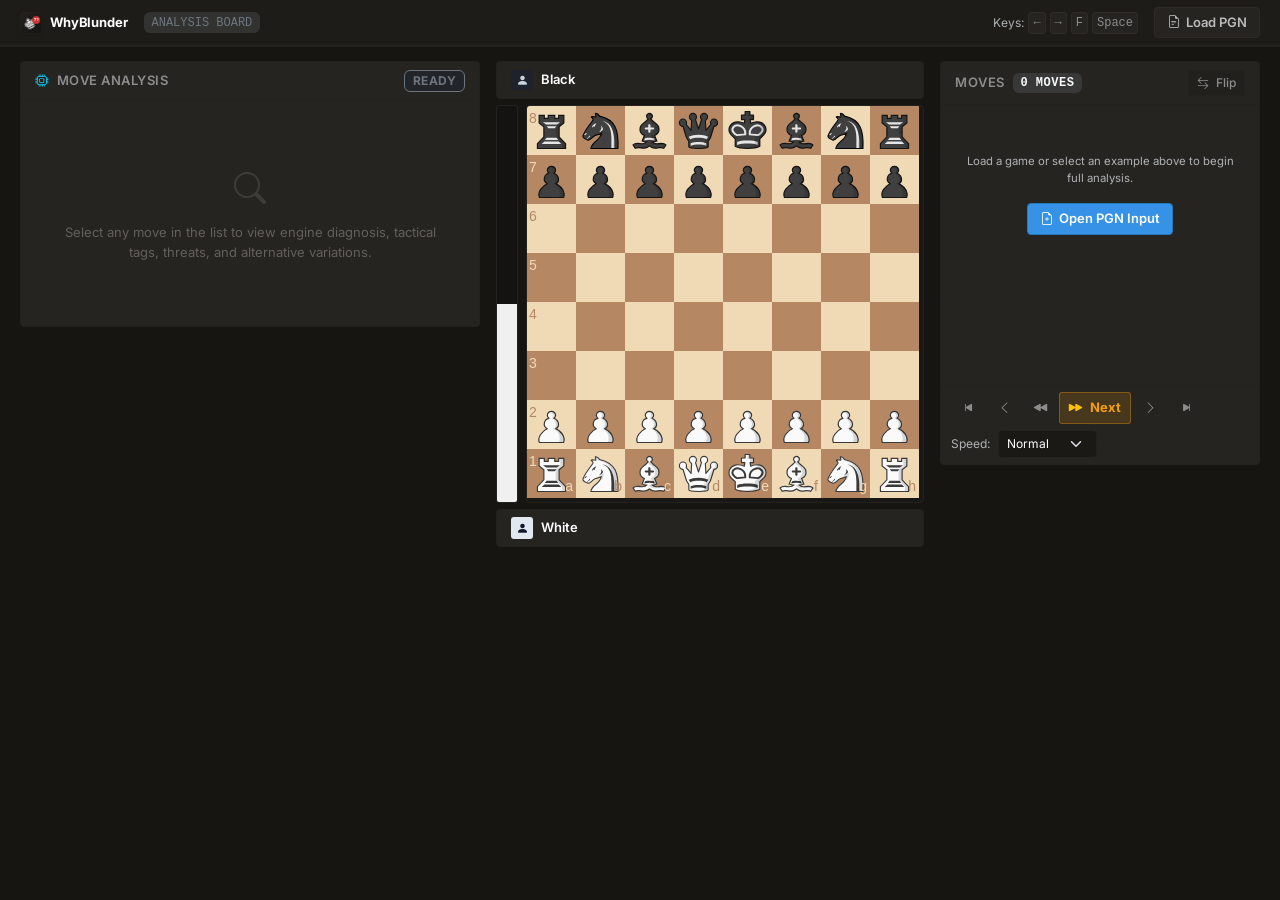
==== commit 4c8fb34f: "improve ui" ====
--- a/index.html
+++ b/index.html
@@ -523,7 +523,8 @@
             display: flex;
             align-items: center;
             flex-wrap: wrap;
-            gap: 6px;
+            gap: 6px 8px;
+            line-height: 1.4;
         }
         .badge-better {
             background: var(--lic-green);
@@ -532,6 +533,10 @@
             border-radius: 3px;
             font-size: var(--lic-fs-base);
             font-weight: 700;
+            white-space: nowrap;
+            flex-shrink: 0;
+            display: inline-flex;
+            align-items: center;
         }
 
         /* Threats Alert Box */
@@ -541,6 +546,13 @@
             border-radius: 4px;
             padding: 9px 12px;
             margin-bottom: 12px;
+            line-height: 1.4;
+        }
+        .threat-alert-box.opponent-threat {
+            display: flex;
+            align-items: center;
+            flex-wrap: wrap;
+            gap: 8px;
         }
         .threat-item {
             font-size: var(--lic-fs-sm);
@@ -551,6 +563,8 @@
             border-radius: 3px;
             display: inline-flex;
             align-items: center;
+            word-break: break-word;
+            max-width: 100%;
         }
         .threat-refutation-badge {
             background: var(--lic-red);
@@ -559,6 +573,10 @@
             border-radius: 3px;
             font-size: var(--lic-fs-base);
             font-weight: 700;
+            white-space: nowrap;
+            flex-shrink: 0;
+            display: inline-flex;
+            align-items: center;
         }
 
         /* Diagnosis Text */
@@ -574,25 +592,42 @@
         }
         .diag-missed-banner {
             display: flex;
-            align-items: center;
+            align-items: flex-start;
             gap: 8px;
-            padding: 5px 9px;
+            padding: 6px 10px;
             background: rgba(239, 68, 68, 0.12);
             border: 1px solid rgba(239, 68, 68, 0.3);
             border-radius: 4px;
             font-size: var(--lic-fs-sm);
             color: #fca5a5;
             font-weight: 500;
+            line-height: 1.45;
         }
         .diag-missed-badge {
             background: #ef4444;
             color: #fff;
-            padding: 1px 6px;
+            padding: 2px 7px;
             border-radius: 3px;
             font-weight: 700;
             font-size: 11px;
             letter-spacing: 0.5px;
             text-transform: uppercase;
+            flex-shrink: 0;
+            white-space: nowrap;
+            margin-top: 1px;
+            line-height: 1.25;
+            display: inline-flex;
+            align-items: center;
+        }
+        .diag-missed-badge.badge-missed-win {
+            background: #dc2626;
+        }
+        .diag-missed-text {
+            flex: 1 1 auto;
+            min-width: 0;
+            word-break: break-word;
+            line-height: 1.45;
+            color: #fecaca;
         }
         .diag-highlight-move {
             font-family: monospace;
@@ -601,6 +636,10 @@
             background: rgba(255, 255, 255, 0.1);
             padding: 1px 5px;
             border-radius: 3px;
+        }
+        .diag-body {
+            line-height: 1.55;
+            word-break: break-word;
         }
 
         /* Variation Boxes */
@@ -2690,12 +2729,21 @@
                     // Explanation / Why
                     if (move.analysis.explanation) {
                         let cardContent = '';
-                        if (move.analysis.missed_chance) {
-                            const missTitle = move.analysis.missed_chance.charAt(0).toUpperCase() + move.analysis.missed_chance.slice(1);
+                        const isMissedWin = (move.detailed_quality === 'missed win') || 
+                            (Array.isArray(move.tags) && move.tags.some(t => {
+                                const lower = t.toLowerCase();
+                                return lower.includes('missed win') || lower.includes('missed mate');
+                            }));
+                        const missChanceText = move.analysis.missed_chance || (isMissedWin ? 'Misses a forced winning advantage' : null);
+                        if (missChanceText) {
+                            const missTitle = missChanceText.charAt(0).toUpperCase() + missChanceText.slice(1);
+                            const badgeLabel = isMissedWin ? 'MISSED WIN' : 'MISSED';
+                            const badgeIcon = isMissedWin ? 'bi-trophy-fill' : 'bi-crosshair';
+                            const badgeClass = isMissedWin ? 'diag-missed-badge badge-missed-win' : 'diag-missed-badge';
                             cardContent += `
                                 <div class="diag-missed-banner mb-2">
-                                    <span class="diag-missed-badge"><i class="bi bi-crosshair me-1"></i>Missed Opportunity</span>
-                                    <span>${escapeHtml(missTitle)}</span>
+                                    <span class="${badgeClass}"><i class="bi ${badgeIcon} me-1"></i>${badgeLabel}</span>
+                                    <span class="diag-missed-text">${escapeHtml(missTitle)}</span>
                                 </div>`;
                         }
 
@@ -3098,8 +3146,8 @@
 
                 targetKeyIndex = nextKeyIndex;
 
-                // If instant jump or adjacent move, immediately go to destination
-                if (animationSpeed === 0 || nextKeyIndex === currentMoveIndex + 1) {
+                // If instant jump (speed 0), immediately go to destination
+                if (animationSpeed === 0) {
                     goToMove(nextKeyIndex);
                     return;
                 }
@@ -3121,7 +3169,7 @@
                     if (!isTraversingKeyMoments) return;
 
                     stepIndex++;
-                    if (stepIndex < targetKeyIndex) {
+                    if (stepIndex <= targetKeyIndex) {
                         try {
                             chess.move(moves[stepIndex].move);
                             board.position(chess.fen(), true);
@@ -3132,10 +3180,27 @@
                         } catch (e) {
                             console.error('Error during key moment step:', e);
                         }
-                        keyMomentTimeout = setTimeout(step, stepDelay);
-                    } else {
-                        stopKeyMomentTraversal();
-                        goToMove(targetKeyIndex);
+
+                        if (stepIndex < targetKeyIndex) {
+                            keyMomentTimeout = setTimeout(step, stepDelay);
+                        } else {
+                            // Reached destination key moment!
+                            const dest = targetKeyIndex;
+                            stopKeyMomentTraversal();
+                            currentMoveIndex = dest;
+                            updateMoveHighlight();
+                            updateTurnIndicators(dest);
+                            updateEvalGauge(dest);
+                            showMoveExplanation(dest);
+                            updateKeyMomentBadge();
+                            setTimeout(() => {
+                                drawMoveArrows(dest);
+                            }, 80);
+                            const currentMove = document.getElementById(`move-${dest}`);
+                            if (currentMove) {
+                                currentMove.scrollIntoView({ behavior: 'smooth', block: 'nearest' });
+                            }
+                        }
                     }
                 }
 
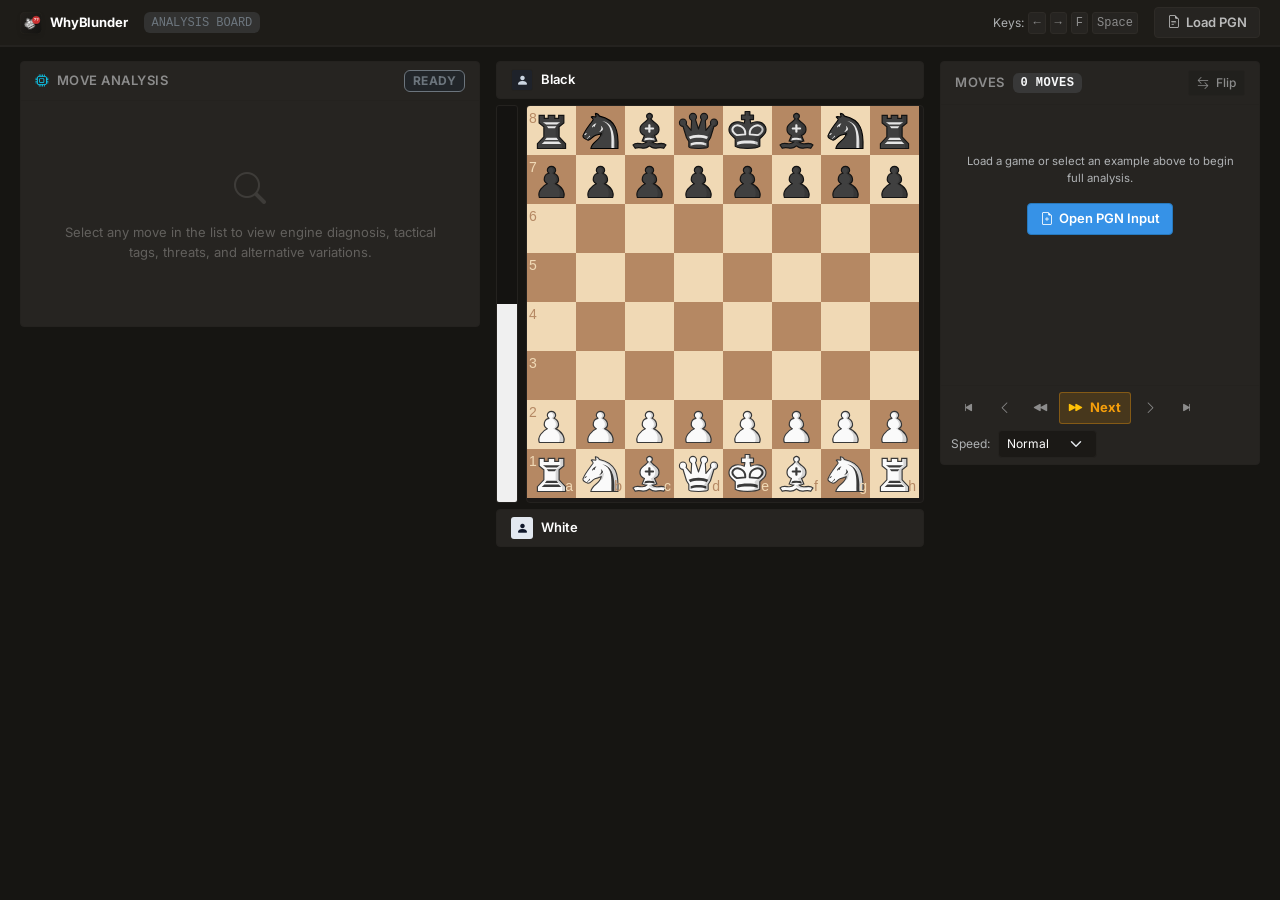
==== commit 2b95239c: "add ability to navigate alt lines manually" ====
--- a/index.html
+++ b/index.html
@@ -660,21 +660,61 @@
         }
 
         .principal-variation {
-            font-family: monospace;
+            font-family: var(--lic-font-mono);
             font-size: var(--lic-fs-base);
-            line-height: 1.5;
+            line-height: 1.6;
             color: #e5e5e5;
             padding: 6px 8px;
-            border-radius: 3px;
+            border-radius: 4px;
             background: var(--lic-bg-input);
             word-break: break-word;
-        }
-        .principal-variation.clickable {
+            display: flex;
+            flex-wrap: wrap;
+            align-items: center;
+            gap: 2px;
+        }
+        .var-move-num {
+            color: var(--lic-text-muted);
+            font-size: var(--lic-fs-sm);
+            margin-left: 3px;
+            margin-right: 1px;
+            user-select: none;
+        }
+        .var-move-btn {
+            display: inline-flex;
+            align-items: center;
+            background: transparent;
+            border: 1px solid transparent;
+            border-radius: 3px;
+            color: var(--lic-text-bright);
+            font-family: inherit;
+            font-size: var(--lic-fs-base);
+            font-weight: 500;
+            padding: 1px 5px;
             cursor: pointer;
-            transition: background 0.12s;
-        }
-        .principal-variation.clickable:hover {
+            transition: all 0.12s ease;
+            line-height: 1.3;
+            user-select: none;
+        }
+        .var-move-btn:hover {
             background: var(--lic-bg-surface-hover);
+            color: #ffffff;
+            border-color: var(--lic-border);
+        }
+        .var-move-btn.active {
+            font-weight: 700;
+        }
+        .var-move-btn.var-btn-refutation.active {
+            background: rgba(204, 51, 51, 0.28);
+            color: #fca5a5;
+            border-color: rgba(204, 51, 51, 0.65);
+            box-shadow: 0 0 6px rgba(204, 51, 51, 0.25);
+        }
+        .var-move-btn.var-btn-better.active {
+            background: rgba(98, 153, 36, 0.28);
+            color: #86efac;
+            border-color: rgba(98, 153, 36, 0.65);
+            box-shadow: 0 0 6px rgba(98, 153, 36, 0.25);
         }
 
         /* COLUMN 2: CHESS BOARD (CENTER) */
@@ -743,6 +783,46 @@
         .player-turn-dot.active {
             background: var(--lic-green);
             box-shadow: 0 0 6px var(--lic-green);
+        }
+
+        /* Material Advantage & Captured Pieces Display */
+        .player-material-display {
+            display: inline-flex;
+            align-items: center;
+            gap: 2px;
+            margin-left: 6px;
+            font-size: var(--lic-fs-sm);
+            line-height: 1;
+            vertical-align: middle;
+            user-select: none;
+        }
+        .material-pieces-group {
+            display: inline-flex;
+            align-items: center;
+            gap: 2px;
+        }
+        .material-piece-cluster {
+            display: inline-flex;
+            align-items: center;
+        }
+        .material-piece-icon {
+            width: 16px;
+            height: 16px;
+            display: inline-block;
+            vertical-align: middle;
+            pointer-events: none;
+        }
+        .material-piece-cluster .material-piece-icon + .material-piece-icon {
+            margin-left: -6px;
+        }
+        .material-score-badge {
+            font-size: var(--lic-fs-sm);
+            font-weight: 700;
+            color: var(--lic-text-secondary);
+            margin-left: 3px;
+            letter-spacing: -0.01em;
+            font-family: 'Inter', sans-serif;
+            line-height: 1;
         }
 
         /* Board Row with Vertical Eval Bar */
@@ -934,7 +1014,7 @@
             background: var(--lic-bg-surface);
             border: 1px solid var(--lic-border-subtle);
             border-radius: 4px;
-            padding: 8px 12px;
+            padding: 6px 10px;
             display: flex;
             align-items: center;
             justify-content: space-between;
@@ -970,6 +1050,47 @@
         .var-status-text {
             font-size: var(--lic-fs-base);
             color: var(--lic-text-bright);
+        }
+
+        .var-nav-btn-group {
+            display: inline-flex;
+            align-items: center;
+            gap: 2px;
+            background: var(--lic-bg-input);
+            padding: 2px;
+            border-radius: 4px;
+            border: 1px solid var(--lic-border-subtle);
+        }
+        .var-nav-btn-group .btn-lic-tool {
+            height: 28px;
+            width: 28px;
+            padding: 0;
+            display: inline-flex;
+            align-items: center;
+            justify-content: center;
+            border-radius: 3px;
+            font-size: 13px;
+            background: transparent;
+            border: none;
+            color: var(--lic-text-primary);
+            cursor: pointer;
+            transition: all 0.12s ease;
+        }
+        .var-nav-btn-group .btn-lic-tool:hover {
+            background: var(--lic-bg-surface-hover);
+            color: #ffffff;
+        }
+        .var-nav-btn-group .btn-lic-tool:disabled {
+            opacity: 0.35;
+            cursor: not-allowed;
+            pointer-events: none;
+        }
+        .var-nav-btn-group .btn-lic-tool.btn-lic-play {
+            color: var(--lic-accent-blue);
+        }
+        .var-nav-btn-group .btn-lic-tool.btn-lic-play:hover {
+            color: #ffffff;
+            background: rgba(56, 189, 248, 0.2);
         }
 
         /* Variation Outcome Explanation Card */
@@ -1582,6 +1703,7 @@
                             <span class="player-avatar black-avatar"><i class="bi bi-person-fill"></i></span>
                             <span class="player-name-text" id="topPlayerName">Black</span>
                             <span class="text-muted small" id="topPlayerMeta"></span>
+                            <div class="player-material-display" id="topMaterialDisplay"></div>
                         </div>
                         <div class="d-flex align-items-center gap-2">
                             <span class="player-turn-dot" id="topPlayerTurn"></span>
@@ -1608,13 +1730,22 @@
 
                     <!-- Return to Game Box (shown during/after alt line play) -->
                     <div id="variationBanner" class="variation-under-board d-none">
-                        <div class="d-flex align-items-center gap-2 text-truncate me-2">
+                        <div class="d-flex align-items-center gap-2 text-truncate me-1">
                             <span id="variationTypeBadge" class="var-type-badge refutation">Punishing Line</span>
                             <span id="variationStatusText" class="var-status-text text-truncate">Playing variation...</span>
                         </div>
-                        <button type="button" id="btnReturnMainLine" class="lic-btn lic-btn-primary py-1 px-2" title="Return to original position (Space)">
-                            <i class="bi bi-arrow-return-left"></i> Return to Game
-                        </button>
+                        <div class="d-flex align-items-center gap-2 flex-shrink-0">
+                            <div class="var-nav-btn-group" id="varNavBtnGroup">
+                                <button type="button" id="btnVarFirst" class="btn-lic-tool" title="Start of variation (Home)"><i class="bi bi-skip-start-fill"></i></button>
+                                <button type="button" id="btnVarPrev" class="btn-lic-tool" title="Previous variation move (←)"><i class="bi bi-chevron-left"></i></button>
+                                <button type="button" id="btnVarPlay" class="btn-lic-tool btn-lic-play" title="Play/Pause animation (P)"><i class="bi bi-play-fill" id="btnVarPlayIcon"></i></button>
+                                <button type="button" id="btnVarNext" class="btn-lic-tool" title="Next variation move (→)"><i class="bi bi-chevron-right"></i></button>
+                                <button type="button" id="btnVarLast" class="btn-lic-tool" title="End of variation (End)"><i class="bi bi-skip-end-fill"></i></button>
+                            </div>
+                            <button type="button" id="btnReturnMainLine" class="lic-btn lic-btn-primary py-1 px-2" title="Return to Game (Space or Esc)">
+                                <i class="bi bi-arrow-return-left"></i> <span class="d-none d-sm-inline ms-1">Return</span>
+                            </button>
+                        </div>
                     </div>
 
                     <!-- Bottom Player Strip (White) -->
@@ -1623,6 +1754,7 @@
                             <span class="player-avatar white-avatar"><i class="bi bi-person-fill"></i></span>
                             <span class="player-name-text" id="bottomPlayerName">White</span>
                             <span class="text-muted small" id="bottomPlayerMeta"></span>
+                            <div class="player-material-display" id="bottomMaterialDisplay"></div>
                         </div>
                         <div class="d-flex align-items-center gap-2">
                             <span class="player-turn-dot" id="bottomPlayerTurn"></span>
@@ -1717,6 +1849,7 @@
             let moveHistory = [];
             let isPlayingVariation = false;
             let isInVariationMode = false;
+            let activeVariation = null;
             let isTraversingKeyMoments = false;
             let keyMomentTimeout = null;
             let targetKeyIndex = -1;
@@ -1754,6 +1887,12 @@
             const variationBanner = document.getElementById('variationBanner');
             const variationTypeBadge = document.getElementById('variationTypeBadge');
             const variationStatusText = document.getElementById('variationStatusText');
+            const btnVarFirst = document.getElementById('btnVarFirst');
+            const btnVarPrev = document.getElementById('btnVarPrev');
+            const btnVarPlay = document.getElementById('btnVarPlay');
+            const btnVarPlayIcon = document.getElementById('btnVarPlayIcon');
+            const btnVarNext = document.getElementById('btnVarNext');
+            const btnVarLast = document.getElementById('btnVarLast');
             const btnReturnMainLine = document.getElementById('btnReturnMainLine');
             const analysisStatusBadge = document.getElementById('analysisStatusBadge');
             
@@ -1761,9 +1900,11 @@
             const topPlayerName = document.getElementById('topPlayerName');
             const topPlayerMeta = document.getElementById('topPlayerMeta');
             const topPlayerTurn = document.getElementById('topPlayerTurn');
+            const topMaterialDisplay = document.getElementById('topMaterialDisplay');
             const bottomPlayerName = document.getElementById('bottomPlayerName');
             const bottomPlayerMeta = document.getElementById('bottomPlayerMeta');
             const bottomPlayerTurn = document.getElementById('bottomPlayerTurn');
+            const bottomMaterialDisplay = document.getElementById('bottomMaterialDisplay');
 
             // Eval Gauge DOM elements
             const evalGaugeWhite = document.getElementById('evalGaugeWhite');
@@ -1906,13 +2047,56 @@
             }
 
             // Board navigation buttons
-            btnFirst.addEventListener('click', goToFirstMove);
-            btnPrev.addEventListener('click', goToPrevMove);
-            if (btnPrevKey) btnPrevKey.addEventListener('click', goToPrevKeyMoment);
-            if (btnNextKey) btnNextKey.addEventListener('click', goToNextKeyMoment);
-            btnNext.addEventListener('click', goToNextMove);
-            btnLast.addEventListener('click', goToLastMove);
+            btnFirst.addEventListener('click', function() {
+                if (isInVariationMode && activeVariation) {
+                    stepVariationFirst();
+                } else {
+                    goToFirstMove();
+                }
+            });
+            btnPrev.addEventListener('click', function() {
+                if (isInVariationMode && activeVariation) {
+                    stepVariationBackward();
+                } else {
+                    goToPrevMove();
+                }
+            });
+            if (btnPrevKey) btnPrevKey.addEventListener('click', function() {
+                if (isInVariationMode || isPlayingVariation) {
+                    returnToGamePosition();
+                } else {
+                    goToPrevKeyMoment();
+                }
+            });
+            if (btnNextKey) btnNextKey.addEventListener('click', function() {
+                if (isInVariationMode || isPlayingVariation) {
+                    returnToGamePosition();
+                } else {
+                    goToNextKeyMoment();
+                }
+            });
+            btnNext.addEventListener('click', function() {
+                if (isInVariationMode && activeVariation) {
+                    stepVariationForward();
+                } else {
+                    goToNextMove();
+                }
+            });
+            btnLast.addEventListener('click', function() {
+                if (isInVariationMode && activeVariation) {
+                    stepVariationLast();
+                } else {
+                    goToLastMove();
+                }
+            });
             analyzeBtn.addEventListener('click', analyzeGame);
+
+            // Under-board Variation Stepping & Playback Buttons
+            if (btnVarFirst) btnVarFirst.addEventListener('click', stepVariationFirst);
+            if (btnVarPrev) btnVarPrev.addEventListener('click', stepVariationBackward);
+            if (btnVarPlay) btnVarPlay.addEventListener('click', toggleVariationPlayPause);
+            if (btnVarNext) btnVarNext.addEventListener('click', stepVariationForward);
+            if (btnVarLast) btnVarLast.addEventListener('click', stepVariationLast);
             
             if (cancelAnalyzeBtn) {
                 cancelAnalyzeBtn.addEventListener('click', function() {
@@ -1945,16 +2129,32 @@
                 }
                 if (e.key === 'ArrowLeft') {
                     e.preventDefault();
-                    goToPrevMove();
+                    if (isInVariationMode && activeVariation) {
+                        stepVariationBackward();
+                    } else {
+                        goToPrevMove();
+                    }
                 } else if (e.key === 'ArrowRight') {
                     e.preventDefault();
-                    goToNextMove();
+                    if (isInVariationMode && activeVariation) {
+                        stepVariationForward();
+                    } else {
+                        goToNextMove();
+                    }
                 } else if (e.key === 'Home') {
                     e.preventDefault();
-                    goToFirstMove();
+                    if (isInVariationMode && activeVariation) {
+                        stepVariationFirst();
+                    } else {
+                        goToFirstMove();
+                    }
                 } else if (e.key === 'End') {
                     e.preventDefault();
-                    goToLastMove();
+                    if (isInVariationMode && activeVariation) {
+                        stepVariationLast();
+                    } else {
+                        goToLastMove();
+                    }
                 } else if (e.key === 'f' || e.key === 'F') {
                     e.preventDefault();
                     if (btnFlip) btnFlip.click();
@@ -1967,7 +2167,9 @@
                     }
                 } else if (e.key === 'p' || e.key === 'P') {
                     e.preventDefault();
-                    if (isInVariationMode || isPlayingVariation) {
+                    if (isInVariationMode && activeVariation) {
+                        toggleVariationPlayPause();
+                    } else if (isInVariationMode || isPlayingVariation) {
                         returnToGamePosition();
                     } else {
                         goToPrevKeyMoment();
@@ -2336,6 +2538,109 @@
                     if (topAvatar) topAvatar.className = 'player-avatar black-avatar';
                     if (bottomAvatar) bottomAvatar.className = 'player-avatar white-avatar';
                 }
+
+                updateMaterialDifference();
+            }
+
+            function calculateMaterialDifference(fen) {
+                if (typeof ChessEvaluator !== 'undefined' && typeof ChessEvaluator.calculateMaterialDifference === 'function') {
+                    return ChessEvaluator.calculateMaterialDifference(fen);
+                }
+                const pieceValues = { p: 1, n: 3, b: 3, r: 5, q: 9, k: 0 };
+                const counts = {
+                    w: { p: 0, n: 0, b: 0, r: 0, q: 0, total: 0 },
+                    b: { p: 0, n: 0, b: 0, r: 0, q: 0, total: 0 }
+                };
+
+                if (!fen || fen === 'start') {
+                    return {
+                        whiteScore: 39,
+                        blackScore: 39,
+                        scoreDiff: 0,
+                        whitePieces: [],
+                        blackPieces: []
+                    };
+                }
+
+                const boardPart = fen.split(' ')[0];
+                for (const char of boardPart) {
+                    if ((char >= '1' && char <= '8') || char === '/') continue;
+                    const isWhite = (char === char.toUpperCase());
+                    const type = char.toLowerCase();
+                    if (pieceValues[type] !== undefined) {
+                        const side = isWhite ? 'w' : 'b';
+                        counts[side][type]++;
+                        counts[side].total += pieceValues[type];
+                    }
+                }
+
+                const pieceTypes = ['p', 'n', 'b', 'r', 'q'];
+                const whitePieces = [];
+                const blackPieces = [];
+
+                pieceTypes.forEach(type => {
+                    const diff = counts.w[type] - counts.b[type];
+                    if (diff > 0) {
+                        whitePieces.push({ type, count: diff });
+                    } else if (diff < 0) {
+                        blackPieces.push({ type, count: Math.abs(diff) });
+                    }
+                });
+
+                const scoreDiff = counts.w.total - counts.b.total;
+
+                return {
+                    whiteScore: counts.w.total,
+                    blackScore: counts.b.total,
+                    scoreDiff,
+                    whitePieces,
+                    blackPieces
+                };
+            }
+
+            function updateMaterialDifference(fen) {
+                if (!topMaterialDisplay || !bottomMaterialDisplay) return;
+
+                const currentFen = (fen && fen !== 'start') ? fen : (fen === 'start' ? 'start' : (typeof chess !== 'undefined' ? chess.fen() : 'start'));
+                const material = calculateMaterialDifference(currentFen);
+                const isFlipped = (typeof board !== 'undefined' && board && board.orientation) ? (board.orientation() === 'black') : false;
+
+                function renderMaterialHtml(pieces, pieceColorPrefix, scoreAdvantage) {
+                    if ((!pieces || pieces.length === 0) && !scoreAdvantage) {
+                        return '';
+                    }
+                    let html = '<div class="material-pieces-group">';
+                    if (pieces && pieces.length > 0) {
+                        pieces.forEach(pGroup => {
+                            html += '<span class="material-piece-cluster">';
+                            for (let i = 0; i < pGroup.count; i++) {
+                                const pieceName = `${pieceColorPrefix}${pGroup.type.toUpperCase()}`;
+                                html += `<img src="img/chesspieces/lichess/${pieceName}.svg" class="material-piece-icon" alt="${pGroup.type}" title="${pGroup.type.toUpperCase()}" />`;
+                            }
+                            html += '</span>';
+                        });
+                    }
+                    if (scoreAdvantage > 0) {
+                        html += `<span class="material-score-badge">+${scoreAdvantage}</span>`;
+                    }
+                    html += '</div>';
+                    return html;
+                }
+
+                const whiteScoreAdv = material.scoreDiff > 0 ? material.scoreDiff : 0;
+                const blackScoreAdv = material.scoreDiff < 0 ? Math.abs(material.scoreDiff) : 0;
+
+                // In White's bar, show captured Black pieces ('b'); in Black's bar, show captured White pieces ('w')
+                const whiteHtml = renderMaterialHtml(material.whitePieces, 'b', whiteScoreAdv);
+                const blackHtml = renderMaterialHtml(material.blackPieces, 'w', blackScoreAdv);
+
+                if (isFlipped) {
+                    topMaterialDisplay.innerHTML = whiteHtml;
+                    bottomMaterialDisplay.innerHTML = blackHtml;
+                } else {
+                    topMaterialDisplay.innerHTML = blackHtml;
+                    bottomMaterialDisplay.innerHTML = whiteHtml;
+                }
             }
 
             function updateEvalGauge(index) {
@@ -2508,15 +2813,16 @@
                 const bestMoveFigurine = formatSanWithFigurines(bestMoveSan, move.is_white);
                 const bestMoveHeader = bestMoveSan ? `${bestMoveFigurine} was best.` : '';
 
-                const pvLine = move.analysis.principal_variation || '';
+                const varData = getVariationData(moveIndex, 'better');
+                const renderedPv = varData && varData.moves.length > 0 ? renderVariationLineHtml(varData) : '';
                 
                 return `
-                    <div class="inline-analysis-card ${cardClass}" data-move-index="${moveIndex}" title="Click to play recommended variation">
+                    <div class="inline-analysis-card ${cardClass}" data-move-index="${moveIndex}" title="Click card to play variation">
                         <div class="inline-diag-header">
                             <span class="inline-diag-title">${qualityTitle}.</span>
                             ${bestMoveHeader ? `<span class="inline-diag-best">${bestMoveHeader}</span>` : ''}
                         </div>
-                        ${pvLine ? `<div class="inline-pv-line" data-index="${moveIndex}">${escapeHtml(pvLine)}</div>` : ''}
+                        ${renderedPv ? `<div class="inline-pv-line" data-index="${moveIndex}">${renderedPv}</div>` : ''}
                     </div>
                 `;
             }
@@ -2623,10 +2929,24 @@
                     });
                 });
 
-                analysisContainer.querySelectorAll('.inline-analysis-card, .inline-pv-line').forEach(item => {
+                analysisContainer.querySelectorAll('.inline-pv-line .var-move-btn').forEach(btn => {
+                    btn.addEventListener('click', function(e) {
+                        e.stopPropagation();
+                        const moveIdx = parseInt(this.dataset.moveIdx);
+                        const lineType = this.dataset.type || 'better';
+                        const step = parseInt(this.dataset.step);
+                        if (!isNaN(moveIdx) && !isNaN(step)) {
+                            goToMove(moveIdx);
+                            jumpToVariationStep(moveIdx, lineType, step, false);
+                        }
+                    });
+                });
+
+                analysisContainer.querySelectorAll('.inline-analysis-card').forEach(item => {
                     item.addEventListener('click', function(e) {
+                        if (e.target.closest('.var-move-btn')) return;
                         e.stopPropagation();
-                        const moveIndex = parseInt(this.dataset.index || this.dataset.moveIndex);
+                        const moveIndex = parseInt(this.dataset.moveIndex || this.dataset.index);
                         if (!isNaN(moveIndex)) {
                             goToMove(moveIndex);
                             playVariation(moveIndex, 'better');
@@ -2759,38 +3079,46 @@
                     }
 
                     // Variations: Punishing Line & Recommended Line
-                    if (move.quality !== 'good move' && move.analysis.refutation_variation) {
+                    const refVarData = (move.quality !== 'good move') ? getVariationData(index, 'refutation') : null;
+                    if (refVarData && refVarData.moves.length > 0) {
+                        const isCurrentVarActive = (isInVariationMode && activeVariation && activeVariation.moveIndex === index && activeVariation.lineType === 'refutation');
+                        const activeStep = isCurrentVarActive ? activeVariation.stepIndex : -1;
                         html += `
-                            <div class="variation-box box-refutation">
+                            <div class="variation-box box-refutation" id="varBox-refutation-${index}">
                                 <div class="d-flex align-items-center justify-content-between mb-1">
                                     <span class="text-danger fw-semibold small">
                                         <i class="bi bi-shield-slash me-1"></i>Punishing line (why this is bad):
                                     </span>
+                                    <span class="text-muted font-monospace small">${refVarData.moves.length} moves</span>
                                 </div>
-                                <div class="principal-variation refutation-line clickable" data-index="${index}" data-type="refutation" title="Click to view variation on board">
-                                    ${move.analysis.refutation_variation}
+                                <div class="principal-variation refutation-line" data-index="${index}" data-type="refutation">
+                                    ${renderVariationLineHtml(refVarData, activeStep)}
                                 </div>
                                 <div class="mt-2 d-flex align-items-center gap-2">
-                                    <button class="lic-btn lic-btn-danger py-1 px-2 play-refutation-button" data-index="${index}">
+                                    <button type="button" class="lic-btn lic-btn-danger py-1 px-2 play-refutation-button" data-index="${index}">
                                         <i class="bi bi-play-fill"></i> Play punishment line
                                     </button>
                                 </div>
                             </div>`;
                     }
 
-                    if (move.analysis.principal_variation) {
+                    const betterVarData = getVariationData(index, 'better');
+                    if (betterVarData && betterVarData.moves.length > 0) {
+                        const isCurrentVarActive = (isInVariationMode && activeVariation && activeVariation.moveIndex === index && activeVariation.lineType === 'better');
+                        const activeStep = isCurrentVarActive ? activeVariation.stepIndex : -1;
                         html += `
-                            <div class="variation-box box-better">
+                            <div class="variation-box box-better" id="varBox-better-${index}">
                                 <div class="d-flex align-items-center justify-content-between mb-1">
                                     <span class="text-success fw-semibold small">
                                         <i class="bi bi-check-circle me-1"></i>Recommended line:
                                     </span>
+                                    <span class="text-muted font-monospace small">${betterVarData.moves.length} moves</span>
                                 </div>
-                                <div class="principal-variation clickable" data-index="${index}" data-type="better" title="Click to view variation on board">
-                                    ${move.analysis.principal_variation}
+                                <div class="principal-variation" data-index="${index}" data-type="better">
+                                    ${renderVariationLineHtml(betterVarData, activeStep)}
                                 </div>
                                 <div class="mt-2 d-flex align-items-center gap-2">
-                                    <button class="lic-btn lic-btn-success py-1 px-2 play-button" data-index="${index}">
+                                    <button type="button" class="lic-btn lic-btn-success py-1 px-2 play-button" data-index="${index}">
                                         <i class="bi bi-play-fill"></i> Play better line
                                     </button>
                                 </div>
@@ -2802,17 +3130,22 @@
 
                 moveExplanation.innerHTML = html;
                 
-                moveExplanation.querySelectorAll('.principal-variation.clickable').forEach(el => {
-                    el.addEventListener('click', function() {
-                        const idx = parseInt(this.dataset.index);
+                moveExplanation.querySelectorAll('.var-move-btn').forEach(btn => {
+                    btn.addEventListener('click', function(e) {
+                        e.stopPropagation();
+                        const moveIdx = parseInt(this.dataset.moveIdx);
                         const type = this.dataset.type || 'better';
-                        playVariation(idx, type);
+                        const step = parseInt(this.dataset.step);
+                        if (!isNaN(moveIdx) && !isNaN(step)) {
+                            jumpToVariationStep(moveIdx, type, step, false);
+                        }
                     });
                 });
                 
                 const playBtn = moveExplanation.querySelector('.play-button');
                 if (playBtn) {
-                    playBtn.addEventListener('click', function() {
+                    playBtn.addEventListener('click', function(e) {
+                        e.stopPropagation();
                         const idx = parseInt(this.dataset.index);
                         playVariation(idx, 'better');
                     });
@@ -2820,7 +3153,8 @@
 
                 const playRefutationBtn = moveExplanation.querySelector('.play-refutation-button');
                 if (playRefutationBtn) {
-                    playRefutationBtn.addEventListener('click', function() {
+                    playRefutationBtn.addEventListener('click', function(e) {
+                        e.stopPropagation();
                         const idx = parseInt(this.dataset.index);
                         playVariation(idx, 'refutation');
                     });
@@ -3177,6 +3511,7 @@
                             updateMoveHighlight();
                             updateTurnIndicators(stepIndex);
                             updateEvalGauge(stepIndex);
+                            updateMaterialDifference(chess.fen());
                         } catch (e) {
                             console.error('Error during key moment step:', e);
                         }
@@ -3191,6 +3526,7 @@
                             updateMoveHighlight();
                             updateTurnIndicators(dest);
                             updateEvalGauge(dest);
+                            updateMaterialDifference(chess.fen());
                             showMoveExplanation(dest);
                             updateKeyMomentBadge();
                             setTimeout(() => {
@@ -3235,6 +3571,7 @@
                 updateMoveHighlight();
                 updateTurnIndicators(-1);
                 updateEvalGauge(-1);
+                updateMaterialDifference('start');
                 clearArrows();
                 clearSquareAnnotations();
                 updateKeyMomentBadge();
@@ -3296,6 +3633,7 @@
                 updateMoveHighlight();
                 updateTurnIndicators(index);
                 updateEvalGauge(index);
+                updateMaterialDifference(chess.fen());
                 showMoveExplanation(index);
                 updateKeyMomentBadge();
                 
@@ -3354,7 +3692,16 @@
             function parsePrincipalVariation(pvString, startingFen) {
                 if (!pvString) return [];
                 const tempChess = new Chess(startingFen);
-                let cleanPV = pvString.replace(/\s+/g, ' ').trim();
+                let cleanPV = pvString
+                    .replace(/[♔♚]/g, 'K')
+                    .replace(/[♕♛]/g, 'Q')
+                    .replace(/[♖♜]/g, 'R')
+                    .replace(/[♗♝]/g, 'B')
+                    .replace(/[♘♞]/g, 'N')
+                    .replace(/[♙♟]/g, '')
+                    .replace(/[\u2654-\u265F]/g, '')
+                    .replace(/\s+/g, ' ')
+                    .trim();
                 const tokens = cleanPV.split(' ');
                 const movesList = [];
                 const potentialMoves = [];
@@ -3373,18 +3720,28 @@
                 }
 
                 for (let i = 0; i < potentialMoves.length; i++) {
-                    const moveText = potentialMoves[i];
+                    const rawMoveText = potentialMoves[i].replace(/[?!+#]+$/, '');
                     let move = null;
+                    const fenBefore = tempChess.fen();
+                    const isWhite = tempChess.turn() === 'w';
+                    const moveNum = parseInt(fenBefore.split(' ')[5], 10) || 1;
+
                     try {
-                        move = tempChess.move(moveText);
+                        move = tempChess.move(potentialMoves[i]);
                     } catch (e) {}
+
+                    if (!move && rawMoveText) {
+                        try {
+                            move = tempChess.move(rawMoveText);
+                        } catch (e) {}
+                    }
                     
-                    if (!move && moveText.length >= 4) {
+                    if (!move && rawMoveText.length >= 4) {
                         try {
                             move = tempChess.move({
-                                from: moveText.substring(0, 2),
-                                to: moveText.substring(2, 4),
-                                promotion: moveText.length > 4 ? moveText[4] : undefined
+                                from: rawMoveText.substring(0, 2),
+                                to: rawMoveText.substring(2, 4),
+                                promotion: rawMoveText.length > 4 ? rawMoveText[4] : undefined
                             });
                         } catch (e) {}
                     }
@@ -3395,11 +3752,155 @@
                             to: move.to,
                             promotion: move.promotion,
                             san: move.san,
-                            fen: tempChess.fen()
+                            fen: tempChess.fen(),
+                            fenBefore: fenBefore,
+                            isWhite: isWhite,
+                            moveNumber: moveNum,
+                            stepIndex: movesList.length
                         });
                     }
                 }
                 return movesList;
+            }
+
+            function getVariationData(moveIndex, lineType = 'better') {
+                if (moveIndex < 0 || moveIndex >= moves.length) return null;
+                const move = moves[moveIndex];
+                if (!move || !move.analysis) return null;
+                
+                const isRefutation = (lineType === 'refutation');
+                
+                let startingFen = 'start';
+                if (isRefutation) {
+                    if (moveIndex + 1 < moveHistory.length && moveHistory[moveIndex + 1]) {
+                        startingFen = moveHistory[moveIndex + 1].fen;
+                    } else {
+                        const tempChess = new Chess();
+                        for (let i = 0; i <= moveIndex; i++) {
+                            try { tempChess.move(moves[i].move); } catch (e) {}
+                        }
+                        startingFen = tempChess.fen();
+                    }
+                } else {
+                    if (moveIndex < moveHistory.length && moveHistory[moveIndex]) {
+                        startingFen = moveHistory[moveIndex].fen;
+                    } else if (moveIndex > 0) {
+                        const tempChess = new Chess();
+                        for (let i = 0; i < moveIndex; i++) {
+                            try { tempChess.move(moves[i].move); } catch (e) {}
+                        }
+                        startingFen = tempChess.fen();
+                    }
+                }
+                
+                const rawVariation = isRefutation ? move.analysis.refutation_variation : move.analysis.principal_variation;
+                let variationMoves = rawVariation ? parsePrincipalVariation(rawVariation, startingFen) : [];
+
+                if (variationMoves.length === 0 && isRefutation && move.analysis.refutation_from && move.analysis.refutation_to) {
+                    const tempChess = new Chess(startingFen);
+                    try {
+                        const fenBefore = tempChess.fen();
+                        const isWhite = tempChess.turn() === 'w';
+                        const moveNum = parseInt(fenBefore.split(' ')[5], 10) || 1;
+                        const executed = tempChess.move({
+                            from: move.analysis.refutation_from,
+                            to: move.analysis.refutation_to,
+                            promotion: 'q'
+                        });
+                        if (executed) {
+                            variationMoves = [{
+                                from: executed.from,
+                                to: executed.to,
+                                promotion: executed.promotion,
+                                san: executed.san || move.analysis.refutation || '',
+                                fen: tempChess.fen(),
+                                fenBefore: fenBefore,
+                                isWhite: isWhite,
+                                moveNumber: moveNum,
+                                stepIndex: 0
+                            }];
+                        }
+                    } catch (e) {}
+                }
+
+                if (variationMoves.length === 0 && !isRefutation) {
+                    const tempChess = new Chess(startingFen);
+                    const fenBefore = tempChess.fen();
+                    const isWhite = tempChess.turn() === 'w';
+                    const moveNum = parseInt(fenBefore.split(' ')[5], 10) || 1;
+                    let executed = null;
+
+                    if (move.betterMoveData) {
+                        try {
+                            executed = tempChess.move({
+                                from: move.betterMoveData.from,
+                                to: move.betterMoveData.to,
+                                promotion: move.betterMoveData.promotion || 'q'
+                            });
+                        } catch (e) {}
+                    }
+                    if (!executed && move.analysis.best_move) {
+                        try {
+                            const cleanBest = move.analysis.best_move
+                                .replace(/[♔♚]/g, 'K')
+                                .replace(/[♕♛]/g, 'Q')
+                                .replace(/[♖♜]/g, 'R')
+                                .replace(/[♗♝]/g, 'B')
+                                .replace(/[♘♞]/g, 'N')
+                                .replace(/[♙♟]/g, '')
+                                .replace(/[\u2654-\u265F?!+#]/g, '')
+                                .trim();
+                            executed = tempChess.move(cleanBest);
+                        } catch (e) {}
+                    }
+                    if (executed) {
+                        variationMoves = [{
+                            from: executed.from,
+                            to: executed.to,
+                            promotion: executed.promotion,
+                            san: executed.san || move.analysis.best_move || '',
+                            fen: tempChess.fen(),
+                            fenBefore: fenBefore,
+                            isWhite: isWhite,
+                            moveNumber: moveNum,
+                            stepIndex: 0
+                        }];
+                    }
+                }
+
+                return {
+                    moveIndex,
+                    move,
+                    lineType,
+                    isRefutation,
+                    startingFen,
+                    moves: variationMoves
+                };
+            }
+
+            function renderVariationLineHtml(varData, activeStepIndex = -1) {
+                if (!varData || !varData.moves || varData.moves.length === 0) {
+                    return '<span class="text-muted small">No moves available</span>';
+                }
+
+                let html = '';
+                varData.moves.forEach((m, idx) => {
+                    const isActive = (activeStepIndex === idx);
+                    const activeClass = isActive ? ' active' : '';
+                    const colorType = varData.isRefutation ? 'refutation' : 'better';
+
+                    let numLabel = '';
+                    if (m.isWhite) {
+                        numLabel = `<span class="var-move-num">${m.moveNumber}.</span>`;
+                    } else if (idx === 0 || varData.moves[idx - 1]?.isWhite) {
+                        numLabel = `<span class="var-move-num">${m.moveNumber}...</span>`;
+                    }
+
+                    const sanFormatted = formatSanWithFigurines(m.san, m.isWhite);
+                    html += `${numLabel}<button type="button" class="var-move-btn var-btn-${colorType}${activeClass}" data-move-idx="${varData.moveIndex}" data-type="${varData.lineType}" data-step="${idx}" title="Jump to move ${idx + 1}">${sanFormatted}</button> `;
+                });
+
+                return html.trim();
             }
 
             function findKingSquare(chessInstance, color) {
@@ -3441,215 +3942,184 @@
                 return threats;
             }
 
-            // Variation Playback
+            // Variation Navigation & Playback Engine
+            function jumpToVariationStep(moveIndex, lineType = 'better', stepIndex = 0, autoPlay = false) {
+                stopKeyMomentTraversal();
+                if (animationTimeout) {
+                    clearTimeout(animationTimeout);
+                    animationTimeout = null;
+                }
+
+                if (!activeVariation || activeVariation.moveIndex !== moveIndex || activeVariation.lineType !== lineType) {
+                    const varData = getVariationData(moveIndex, lineType);
+                    if (!varData || varData.moves.length === 0) {
+                        if (lineType === 'refutation') alert('No punishment line available.');
+                        else alert('No alternative moves available.');
+                        return;
+                    }
+                    activeVariation = varData;
+                }
+
+                const varMoves = activeVariation.moves;
+                if (varMoves.length === 0) return;
+
+                // Clamp stepIndex
+                stepIndex = Math.max(-1, Math.min(stepIndex, varMoves.length - 1));
+                activeVariation.stepIndex = stepIndex;
+                activeVariation.isPlaying = autoPlay;
+                isPlayingVariation = autoPlay;
+                isInVariationMode = true;
+
+                // Determine target position
+                const targetFen = (stepIndex === -1) ? activeVariation.startingFen : varMoves[stepIndex].fen;
+                chess.load(targetFen);
+                board.position(targetFen, true);
+                updateMaterialDifference(targetFen);
+
+                if (boardContainer) {
+                    boardContainer.classList.add('variation-mode');
+                }
+
+                // Clear & draw arrows
+                clearArrows();
+                clearSquareAnnotations();
+                const arrowStyle = activeVariation.isRefutation ? 'opponent-threat' : 'better';
+
+                if (stepIndex >= 0) {
+                    const currentMoveData = varMoves[stepIndex];
+                    drawArrow(currentMoveData.from, currentMoveData.to, arrowStyle);
+
+                    const moveThreats = getMoveThreats(chess, currentMoveData);
+                    if (moveThreats.length > 0) {
+                        moveThreats.slice(0, 3).forEach(threat => {
+                            drawArrow(threat.from, threat.to, 'threat');
+                        });
+                    }
+                } else if (stepIndex === -1 && varMoves.length > 0) {
+                    drawArrow(varMoves[0].from, varMoves[0].to, arrowStyle);
+                }
+
+                // Update under-board banner
+                if (variationBanner) {
+                    variationBanner.classList.remove('d-none');
+                    if (variationTypeBadge) {
+                        variationTypeBadge.className = `var-type-badge ${activeVariation.isRefutation ? 'refutation' : 'better'}`;
+                        variationTypeBadge.textContent = activeVariation.isRefutation ? 'Punishing Line' : 'Recommended Line';
+                    }
+                    if (variationStatusText) {
+                        if (stepIndex === -1) {
+                            variationStatusText.innerHTML = `Start position (0/${varMoves.length})`;
+                        } else {
+                            const curSan = varMoves[stepIndex].san;
+                            variationStatusText.innerHTML = `Move ${stepIndex + 1}/${varMoves.length}: <strong class="text-info font-monospace">${curSan}</strong>`;
+                        }
+                    }
+                }
+
+                // Update Play/Pause Icon
+                if (btnVarPlayIcon) {
+                    btnVarPlayIcon.className = autoPlay ? 'bi bi-pause-fill' : 'bi bi-play-fill';
+                }
+
+                // Update Prev/Next button states in under-board banner
+                if (btnVarPrev) btnVarPrev.disabled = (stepIndex <= -1);
+                if (btnVarNext) btnVarNext.disabled = (stepIndex >= varMoves.length - 1);
+
+                // Update highlight on move buttons in the Move Analysis panel
+                document.querySelectorAll(`.var-move-btn[data-move-idx="${moveIndex}"][data-type="${lineType}"]`).forEach(btn => {
+                    const step = parseInt(btn.dataset.step);
+                    if (step === stepIndex) {
+                        btn.classList.add('active');
+                    } else {
+                        btn.classList.remove('active');
+                    }
+                });
+
+                // If reached the end of variation
+                if (stepIndex === varMoves.length - 1) {
+                    if (autoPlay) {
+                        onVariationComplete(activeVariation.move, activeVariation.isRefutation, activeVariation.startingFen, varMoves);
+                    } else {
+                        const outcome = getVariationOutcome(activeVariation.move, activeVariation.isRefutation, activeVariation.startingFen, varMoves, chess);
+                        if (variationStatusText) {
+                            variationStatusText.innerHTML = `<span class="text-${activeVariation.isRefutation ? 'danger' : 'success'} fw-semibold">${activeVariation.isRefutation ? 'Punishment: ' : 'Outcome: '}</span> <span>${outcome.punchline}</span>`;
+                        }
+                    }
+                }
+
+                // Auto-advance if playing
+                if (autoPlay) {
+                    if (stepIndex + 1 < varMoves.length) {
+                        animationTimeout = setTimeout(() => {
+                            if (isPlayingVariation && activeVariation && activeVariation.isPlaying) {
+                                jumpToVariationStep(moveIndex, lineType, stepIndex + 1, true);
+                            }
+                        }, animationSpeed);
+                    } else {
+                        activeVariation.isPlaying = false;
+                        isPlayingVariation = false;
+                        if (btnVarPlayIcon) btnVarPlayIcon.className = 'bi bi-play-fill';
+                    }
+                }
+            }
+
+            function stepVariationForward() {
+                if (!activeVariation || !isInVariationMode) return;
+                stopVariationAnimationTimer();
+                if (activeVariation.stepIndex < activeVariation.moves.length - 1) {
+                    jumpToVariationStep(activeVariation.moveIndex, activeVariation.lineType, activeVariation.stepIndex + 1, false);
+                }
+            }
+
+            function stepVariationBackward() {
+                if (!activeVariation || !isInVariationMode) return;
+                stopVariationAnimationTimer();
+                if (activeVariation.stepIndex > -1) {
+                    jumpToVariationStep(activeVariation.moveIndex, activeVariation.lineType, activeVariation.stepIndex - 1, false);
+                }
+            }
+
+            function stepVariationFirst() {
+                if (!activeVariation || !isInVariationMode) return;
+                stopVariationAnimationTimer();
+                jumpToVariationStep(activeVariation.moveIndex, activeVariation.lineType, -1, false);
+            }
+
+            function stepVariationLast() {
+                if (!activeVariation || !isInVariationMode) return;
+                stopVariationAnimationTimer();
+                jumpToVariationStep(activeVariation.moveIndex, activeVariation.lineType, activeVariation.moves.length - 1, false);
+            }
+
+            function stopVariationAnimationTimer() {
+                isPlayingVariation = false;
+                if (activeVariation) activeVariation.isPlaying = false;
+                if (animationTimeout) {
+                    clearTimeout(animationTimeout);
+                    animationTimeout = null;
+                }
+                if (btnVarPlayIcon) {
+                    btnVarPlayIcon.className = 'bi bi-play-fill';
+                }
+            }
+
+            function toggleVariationPlayPause() {
+                if (!activeVariation || !isInVariationMode) return;
+                if (isPlayingVariation || (activeVariation && activeVariation.isPlaying)) {
+                    stopVariationAnimationTimer();
+                } else {
+                    if (activeVariation.stepIndex >= activeVariation.moves.length - 1) {
+                        jumpToVariationStep(activeVariation.moveIndex, activeVariation.lineType, 0, true);
+                    } else {
+                        jumpToVariationStep(activeVariation.moveIndex, activeVariation.lineType, activeVariation.stepIndex + 1, true);
+                    }
+                }
+            }
+
             function playVariation(moveIndex, lineType = 'better') {
                 stopKeyMomentTraversal();
                 stopVariationPlayback();
-                const move = moves[moveIndex];
-                if (!move || !move.analysis) return;
-                
-                const isRefutation = (lineType === 'refutation');
-                
-                let startingFen = 'start';
-                if (isRefutation) {
-                    if (moveIndex + 1 < moveHistory.length && moveHistory[moveIndex + 1]) {
-                        startingFen = moveHistory[moveIndex + 1].fen;
-                    } else {
-                        const tempChess = new Chess();
-                        for (let i = 0; i <= moveIndex; i++) {
-                            try { tempChess.move(moves[i].move); } catch (e) {}
-                        }
-                        startingFen = tempChess.fen();
-                    }
-                } else {
-                    if (moveIndex < moveHistory.length && moveHistory[moveIndex]) {
-                        startingFen = moveHistory[moveIndex].fen;
-                    } else if (moveIndex > 0) {
-                        const tempChess = new Chess();
-                        for (let i = 0; i < moveIndex; i++) {
-                            try { tempChess.move(moves[i].move); } catch (e) {}
-                        }
-                        startingFen = tempChess.fen();
-                    }
-                }
-                
-                const rawVariation = isRefutation ? move.analysis.refutation_variation : move.analysis.principal_variation;
-                const arrowStyle = isRefutation ? 'opponent-threat' : 'better';
-
-                if (!rawVariation) {
-                    if (isRefutation) {
-                        if (!move.analysis.refutation_from || !move.analysis.refutation_to) {
-                            alert('No punishment line available.');
-                            return;
-                        }
-                    } else {
-                        if (move.analysis.best_move && move.betterMoveData) {
-                            showBetterMoveOnly(moveIndex, move.betterMoveData);
-                        } else {
-                            alert('No alternative moves available.');
-                        }
-                        return;
-                    }
-                }
-                
-                let variationMoves = rawVariation ? parsePrincipalVariation(rawVariation, startingFen) : [];
-                if (variationMoves.length === 0 && isRefutation && move.analysis.refutation_from && move.analysis.refutation_to) {
-                    variationMoves = [{
-                        from: move.analysis.refutation_from,
-                        to: move.analysis.refutation_to,
-                        san: move.analysis.refutation || ''
-                    }];
-                }
-
-                if (variationMoves.length === 0) {
-                    if (!isRefutation && move.analysis.best_move && move.betterMoveData) {
-                        showBetterMoveOnly(moveIndex, move.betterMoveData);
-                        return;
-                    }
-                    alert('Unable to parse variation moves.');
-                    return;
-                }
-                
-                isPlayingVariation = true;
-                isInVariationMode = true;
-                chess.load(startingFen);
-                board.position(startingFen);
-                
-                if (boardContainer) {
-                    boardContainer.classList.add('variation-mode');
-                }
-
-                if (variationBanner) {
-                    variationBanner.classList.remove('d-none');
-                    if (variationTypeBadge) {
-                        variationTypeBadge.className = `var-type-badge ${isRefutation ? 'refutation' : 'better'}`;
-                        variationTypeBadge.textContent = isRefutation ? 'Punishing Line' : 'Recommended Line';
-                    }
-                    if (variationStatusText) {
-                        variationStatusText.textContent = `Starting variation (0 of ${variationMoves.length})`;
-                    }
-                }
-
-                let currentVarMoveIndex = 0;
-                clearArrows();
-                clearSquareAnnotations();
-                if (variationMoves.length > 0) {
-                    drawArrow(variationMoves[0].from, variationMoves[0].to, arrowStyle);
-                }
-                
-                function playNextMove() {
-                    if (!isPlayingVariation) return;
-                    if (currentVarMoveIndex < variationMoves.length) {
-                        const moveData = variationMoves[currentVarMoveIndex];
-                        let executedMove = null;
-                        try {
-                            executedMove = chess.move({
-                                from: moveData.from,
-                                to: moveData.to,
-                                promotion: moveData.promotion || 'q'
-                            });
-                            board.position(chess.fen(), true);
-                            clearArrows();
-                            clearSquareAnnotations();
-
-                            const moveThreats = getMoveThreats(chess, moveData);
-                            if (moveThreats.length > 0) {
-                                moveThreats.slice(0, 3).forEach(threat => {
-                                    drawArrow(threat.from, threat.to, 'threat');
-                                });
-                            }
-
-                            if (currentVarMoveIndex + 1 < variationMoves.length) {
-                                const nextMove = variationMoves[currentVarMoveIndex + 1];
-                                drawArrow(nextMove.from, nextMove.to, arrowStyle);
-                            }
-
-                            if (variationStatusText) {
-                                const moveNotation = executedMove ? executedMove.san : (moveData.san || '');
-                                variationStatusText.innerHTML = `Move ${currentVarMoveIndex + 1}/${variationMoves.length}: <strong class="text-info font-monospace">${moveNotation}</strong>`;
-                            }
-                            
-                            currentVarMoveIndex++;
-                            if (currentVarMoveIndex < variationMoves.length) {
-                                animationTimeout = setTimeout(playNextMove, animationSpeed);
-                            } else {
-                                onVariationComplete(move, isRefutation, startingFen, variationMoves);
-                            }
-                        } catch (e) {
-                            console.error('Error playing variation:', e);
-                            stopVariationPlayback();
-                        }
-                    }
-                }
-                
-                setTimeout(() => {
-                    if (isPlayingVariation) playNextMove();
-                }, 600);
-            }
-
-            function showBetterMoveOnly(moveIndex, betterMoveData) {
-                stopVariationPlayback();
-                const move = moves[moveIndex];
-                if (!move) return;
-                
-                let startingFen = 'start';
-                if (moveIndex < moveHistory.length && moveHistory[moveIndex]) {
-                    startingFen = moveHistory[moveIndex].fen;
-                } else if (moveIndex > 0) {
-                    const tempChess = new Chess();
-                    for (let i = 0; i < moveIndex; i++) {
-                        try { tempChess.move(moves[i].move); } catch (e) {}
-                    }
-                    startingFen = tempChess.fen();
-                }
-                
-                isPlayingVariation = true;
-                isInVariationMode = true;
-                chess.load(startingFen);
-                board.position(startingFen);
-                
-                if (boardContainer) {
-                    boardContainer.classList.add('variation-mode');
-                }
-
-                if (variationBanner) {
-                    variationBanner.classList.remove('d-none');
-                    if (variationTypeBadge) {
-                        variationTypeBadge.className = 'var-type-badge better';
-                        variationTypeBadge.textContent = 'Recommended Move';
-                    }
-                    if (variationStatusText) {
-                        variationStatusText.textContent = `Playing ${betterMoveData.san || move.analysis.best_move}`;
-                    }
-                }
-
-                clearArrows();
-                clearSquareAnnotations();
-                drawArrow(betterMoveData.from, betterMoveData.to, 'better');
-                
-                animationTimeout = setTimeout(() => {
-                    if (!isPlayingVariation) return;
-                    try {
-                        chess.move({
-                            from: betterMoveData.from,
-                            to: betterMoveData.to,
-                            promotion: betterMoveData.promotion || 'q'
-                        });
-                        board.position(chess.fen(), true);
-                        clearArrows();
-                        clearSquareAnnotations();
-
-                        const moveThreats = getMoveThreats(chess, betterMoveData);
-                        if (moveThreats.length > 0) {
-                            moveThreats.slice(0, 3).forEach(threat => {
-                                drawArrow(threat.from, threat.to, 'threat');
-                            });
-                        }
-                        onVariationComplete(move, false, startingFen, [betterMoveData]);
-                    } catch (e) {
-                        console.error('Error executing better move:', e);
-                    }
-                }, 600);
+                jumpToVariationStep(moveIndex, lineType, 0, true);
             }
 
             function getMaterialScore(fen) {
@@ -3839,6 +4309,11 @@
             function renderVariationOutcomeCard(outcome, move, isRefutation) {
                 if (!moveExplanation) return;
                 
+                const lineType = isRefutation ? 'refutation' : 'better';
+                const varData = activeVariation || getVariationData(currentMoveIndex, lineType);
+                const activeStep = varData && varData.moves ? varData.moves.length - 1 : -1;
+                const renderedPv = varData ? renderVariationLineHtml(varData, activeStep) : '';
+
                 let html = `
                     <div class="variation-outcome-card">
                         <div class="outcome-banner-box ${isRefutation ? 'refutation' : 'better'}">
@@ -3848,6 +4323,13 @@
                             </div>
                             <div class="outcome-subtitle">${outcome.subtitle}</div>
                         </div>
+
+                        ${renderedPv ? `
+                        <div class="variation-box ${isRefutation ? 'box-refutation' : 'box-better'} mb-0">
+                            <div class="principal-variation ${isRefutation ? 'refutation-line' : ''}" data-index="${currentMoveIndex}" data-type="${lineType}">
+                                ${renderedPv}
+                            </div>
+                        </div>` : ''}
 
                         <div class="outcome-diff-grid">
                             <div class="outcome-diff-cell">
@@ -3888,6 +4370,18 @@
 
                 moveExplanation.innerHTML = html;
 
+                moveExplanation.querySelectorAll('.var-move-btn').forEach(btn => {
+                    btn.addEventListener('click', function(e) {
+                        e.stopPropagation();
+                        const moveIdx = parseInt(this.dataset.moveIdx);
+                        const type = this.dataset.type || 'better';
+                        const step = parseInt(this.dataset.step);
+                        if (!isNaN(moveIdx) && !isNaN(step)) {
+                            jumpToVariationStep(moveIdx, type, step, false);
+                        }
+                    });
+                });
+
                 const returnBtn = document.getElementById('outcomeReturnBtn');
                 if (returnBtn) {
                     returnBtn.addEventListener('click', returnToGamePosition);
@@ -3896,6 +4390,7 @@
 
             function onVariationComplete(move, isRefutation, startingFen, variationMoves) {
                 isPlayingVariation = false;
+                updateMaterialDifference(chess.fen());
                 
                 const lastMove = (variationMoves && variationMoves.length > 0) ? variationMoves[variationMoves.length - 1] : null;
                 clearArrows();
@@ -3921,10 +4416,14 @@
             function stopVariationPlayback() {
                 isPlayingVariation = false;
                 isInVariationMode = false;
+                activeVariation = null;
                 if (animationTimeout) {
                     clearTimeout(animationTimeout);
                     animationTimeout = null;
                 }
+                if (btnVarPlayIcon) {
+                    btnVarPlayIcon.className = 'bi bi-play-fill';
+                }
                 if (boardContainer) {
                     boardContainer.classList.remove('variation-mode');
                 }
@@ -3933,6 +4432,7 @@
                 }
                 clearArrows();
                 clearSquareAnnotations();
+                updateMaterialDifference();
             }
 
             function returnToGamePosition() {
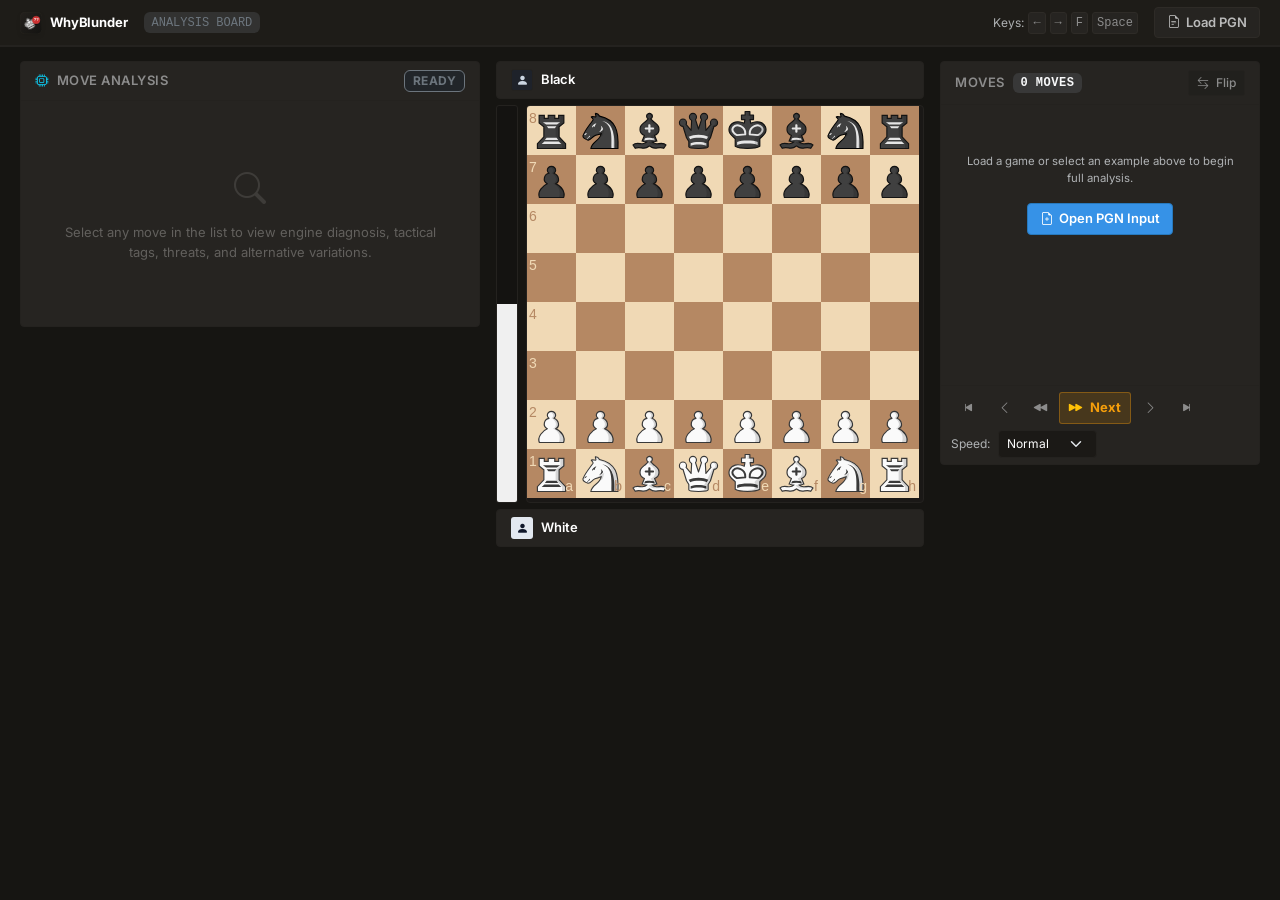
==== commit bc4b18cc: "feat: rework mobile UI with single-line move ticker, scrollable diagnostic card, and bottom navigati" ====
--- a/index.html
+++ b/index.html
@@ -1559,7 +1559,286 @@
             border: 1px solid var(--lic-border-subtle);
         }
 
-        /* RESPONSIVE LAYOUT */
+        /* RESPONSIVE LAYOUT & MOBILE COMPONENTS */
+        .mobile-eval-bar {
+            width: 100%;
+            display: flex;
+            align-items: center;
+            position: relative;
+            height: 14px;
+            background: #181613;
+            border: 1px solid var(--lic-border-subtle);
+            border-radius: 3px;
+            overflow: hidden;
+            margin: 2px 0 3px 0;
+        }
+        .mobile-eval-track {
+            width: 100%;
+            height: 100%;
+            background: #141311;
+            position: relative;
+        }
+        .mobile-eval-fill-white {
+            height: 100%;
+            background: #f0f0f0;
+            transition: width 0.3s cubic-bezier(0.2, 0.8, 0.2, 1);
+        }
+        .mobile-eval-pill {
+            position: absolute;
+            top: 50%;
+            left: 50%;
+            transform: translate(-50%, -50%);
+            font-family: monospace;
+            font-size: 0.68rem;
+            font-weight: 700;
+            padding: 0 6px;
+            border-radius: 8px;
+            z-index: 2;
+            pointer-events: none;
+            line-height: 14px;
+            background: rgba(0, 0, 0, 0.75);
+            color: #cbd5e1;
+            border: 1px solid rgba(255, 255, 255, 0.15);
+        }
+
+        /* 1-Line Game Move List (Mobile Ticker) */
+        .mobile-move-ticker {
+            display: flex;
+            align-items: center;
+            width: 100%;
+            background: var(--lic-bg-surface-header);
+            border: 1px solid var(--lic-border-subtle);
+            border-radius: 4px;
+            padding: 2px 4px;
+            margin-top: 3px;
+            height: 38px;
+            min-height: 38px;
+            position: relative;
+            overflow: hidden;
+        }
+        .ticker-nav-btn {
+            background: var(--lic-bg-surface);
+            border: 1px solid var(--lic-border-subtle);
+            color: var(--lic-text-secondary);
+            border-radius: 3px;
+            width: 24px;
+            height: 28px;
+            padding: 0;
+            display: inline-flex;
+            align-items: center;
+            justify-content: center;
+            font-size: 0.8rem;
+            cursor: pointer;
+            flex-shrink: 0;
+            transition: all 0.12s;
+            z-index: 2;
+        }
+        .ticker-nav-btn:hover {
+            background: var(--lic-bg-surface-hover);
+            color: var(--lic-text-bright);
+        }
+        .ticker-scroll {
+            display: flex;
+            align-items: center;
+            gap: 4px;
+            overflow-x: auto;
+            white-space: nowrap;
+            scrollbar-width: none;
+            -webkit-overflow-scrolling: touch;
+            padding: 0 4px;
+            width: 100%;
+        }
+        .ticker-scroll::-webkit-scrollbar {
+            display: none;
+        }
+        .ticker-move-num {
+            color: var(--lic-text-muted);
+            font-size: 0.72rem;
+            font-family: monospace;
+            padding: 0 2px;
+            user-select: none;
+        }
+        .ticker-chip {
+            display: inline-flex;
+            align-items: center;
+            gap: 4px;
+            background: var(--lic-bg-surface);
+            border: 1px solid var(--lic-border-subtle);
+            color: var(--lic-text-primary);
+            border-radius: 4px;
+            padding: 2px 7px;
+            font-size: 0.78rem;
+            font-family: monospace;
+            font-weight: 500;
+            cursor: pointer;
+            transition: all 0.12s ease;
+            flex-shrink: 0;
+            min-height: 28px;
+            line-height: 1;
+        }
+        .ticker-chip:hover {
+            background: var(--lic-bg-surface-hover);
+            color: #ffffff;
+            border-color: var(--lic-border-strong);
+        }
+        .ticker-chip.active {
+            background: #2a4b6c;
+            color: #ffffff;
+            border-color: #3b82f6;
+            font-weight: 700;
+            box-shadow: 0 0 6px rgba(59, 130, 246, 0.4);
+        }
+        .ticker-badge {
+            font-size: 0.62rem;
+            font-weight: 700;
+            padding: 1px 3px;
+            border-radius: 2px;
+            line-height: 1;
+        }
+        .ticker-badge-blunder { background: #cc3333; color: #fff; }
+        .ticker-badge-mistake { background: #d97706; color: #fff; }
+        .ticker-badge-inaccuracy { background: #c9a000; color: #161512; }
+        .ticker-badge-book { color: #a78bfa; }
+        .ticker-badge-best { color: #60a5fa; }
+        .ticker-badge-brilliant { color: #2dd4bf; }
+
+        /* Large Bottom Navigation Toolbar */
+        .mobile-nav-toolbar {
+            display: flex;
+            align-items: center;
+            justify-content: space-between;
+            background: var(--lic-bg-surface-header);
+            border-top: 1px solid var(--lic-border-strong);
+            padding: 6px 10px;
+            padding-bottom: max(6px, env(safe-area-inset-bottom));
+            gap: 6px;
+            width: 100%;
+            z-index: 1020;
+        }
+        .mobile-nav-tool-btn {
+            background: var(--lic-bg-surface);
+            border: 1px solid var(--lic-border);
+            color: var(--lic-text-secondary);
+            border-radius: 8px;
+            height: 46px;
+            min-width: 44px;
+            padding: 4px 8px;
+            display: inline-flex;
+            flex-direction: column;
+            align-items: center;
+            justify-content: center;
+            gap: 2px;
+            cursor: pointer;
+            font-size: 1.1rem;
+            transition: all 0.12s ease;
+        }
+        .mobile-nav-tool-btn:hover, .mobile-nav-tool-btn:active {
+            background: var(--lic-bg-surface-hover);
+            color: var(--lic-text-bright);
+            border-color: var(--lic-border-strong);
+        }
+        .mobile-tool-label {
+            font-size: 0.6rem;
+            font-weight: 600;
+            text-transform: uppercase;
+            letter-spacing: 0.03em;
+            line-height: 1;
+        }
+        .mobile-nav-key-btn {
+            position: relative;
+        }
+        .mobile-key-badge {
+            position: absolute;
+            top: -4px;
+            right: -4px;
+            background: #f59e0b;
+            color: #1a1815;
+            font-size: 0.62rem;
+            font-weight: 700;
+            padding: 1px 4px;
+            border-radius: 8px;
+            font-family: monospace;
+            line-height: 1;
+        }
+
+        .mobile-nav-capsule {
+            display: flex;
+            align-items: center;
+            background: var(--lic-bg-surface);
+            border: 1px solid var(--lic-border);
+            border-radius: 26px;
+            padding: 2px 4px;
+            gap: 4px;
+            flex: 1;
+            max-width: 250px;
+            height: 46px;
+            box-shadow: 0 2px 8px rgba(0, 0, 0, 0.35);
+        }
+        .mobile-nav-arrow-btn {
+            background: transparent;
+            border: none;
+            color: var(--lic-text-primary);
+            width: 44px;
+            height: 40px;
+            border-radius: 20px;
+            display: inline-flex;
+            align-items: center;
+            justify-content: center;
+            font-size: 1.25rem;
+            cursor: pointer;
+            transition: all 0.12s ease;
+            flex-shrink: 0;
+        }
+        .mobile-nav-arrow-btn:hover, .mobile-nav-arrow-btn:active {
+            background: var(--lic-bg-surface-hover);
+            color: #ffffff;
+        }
+        .mobile-nav-next-btn {
+            background: var(--lic-green) !important;
+            color: #ffffff !important;
+            box-shadow: 0 2px 5px rgba(98, 153, 36, 0.45);
+        }
+        .mobile-nav-next-btn:hover, .mobile-nav-next-btn:active {
+            background: var(--lic-green-hover) !important;
+        }
+        .mobile-nav-step-info {
+            flex: 1;
+            display: flex;
+            flex-direction: column;
+            align-items: center;
+            justify-content: center;
+            line-height: 1.15;
+            overflow: hidden;
+            text-align: center;
+        }
+        .mobile-nav-move-san {
+            font-family: monospace;
+            font-weight: 700;
+            font-size: 0.88rem;
+            color: var(--lic-text-bright);
+            white-space: nowrap;
+            overflow: hidden;
+            text-overflow: ellipsis;
+            max-width: 100%;
+        }
+        .mobile-nav-move-count {
+            font-size: 0.65rem;
+            color: var(--lic-text-secondary);
+            font-family: monospace;
+        }
+
+        /* Offcanvas Move Sheet */
+        .mobile-moves-offcanvas {
+            background-color: var(--lic-bg-surface) !important;
+            color: var(--lic-text-primary) !important;
+            border-top: 1px solid var(--lic-border-strong) !important;
+            height: 72vh !important;
+        }
+        .mobile-moves-offcanvas .move-list-table {
+            max-height: calc(72vh - 65px);
+            overflow-y: auto;
+        }
+
         @media (max-width: 1200px) {
             .studio-grid {
                 grid-template-columns: 360px 1fr 300px;
@@ -1568,29 +1847,208 @@
         }
 
         @media (max-width: 991px) {
-            .studio-grid {
+            html, body {
+                height: 100%;
+                height: 100dvh;
+                overflow: hidden !important;
+            }
+            body {
                 display: flex;
                 flex-direction: column;
-                gap: 14px;
-            }
+            }
+            .lic-header {
+                flex-shrink: 0;
+                height: 42px;
+                padding: 0 10px;
+            }
+            .studio-container {
+                flex: 1;
+                min-height: 0;
+                padding: 4px 6px 0 6px;
+                overflow: hidden;
+                display: flex;
+                flex-direction: column;
+            }
+            .studio-grid {
+                flex: 1;
+                min-height: 0;
+                display: flex;
+                flex-direction: column;
+                gap: 4px;
+                overflow: hidden;
+            }
+
+            /* 1. CHESS BOARD (Top of screen) */
             .col-board {
                 order: 1;
-            }
+                flex-shrink: 0;
+                display: flex;
+                flex-direction: column;
+                align-items: center;
+                width: 100%;
+            }
+            .board-container-card {
+                width: 100%;
+                max-width: min(100%, calc(100dvh - 315px));
+                gap: 2px;
+            }
+            .board-with-eval {
+                width: 100%;
+                gap: 0;
+            }
+            .eval-gauge {
+                display: none !important;
+            }
+            .lic-player-bar {
+                padding: 3px 8px;
+                font-size: 0.75rem;
+                min-height: 22px;
+                border-radius: 3px;
+            }
+            .player-avatar {
+                width: 18px;
+                height: 18px;
+                font-size: 0.65rem;
+            }
+            .player-material-display {
+                margin-left: 4px;
+            }
+            .material-piece-icon {
+                width: 13px;
+                height: 13px;
+            }
+
+            /* 2. MOVE DIAGNOSTIC AREA (Scrollable, takes all remaining space) */
             .col-analysis {
                 order: 2;
+                flex: 1;
+                min-height: 0;
+                display: flex;
+                flex-direction: column;
+                width: 100%;
                 position: static;
                 max-height: none;
-            }
+                overflow: hidden;
+            }
+            .col-analysis .lic-panel {
+                flex: 1;
+                min-height: 0;
+                display: flex;
+                flex-direction: column;
+                border: 1px solid var(--lic-border-subtle);
+                border-radius: 4px;
+                background: var(--lic-bg-surface);
+                overflow: hidden;
+            }
+            .col-analysis .lic-panel-header {
+                flex-shrink: 0;
+                padding: 3px 8px;
+                font-size: 0.74rem;
+                background: var(--lic-bg-surface-header);
+                border-bottom: 1px solid var(--lic-border-subtle);
+            }
+            .col-analysis .lic-panel-body {
+                flex: 1;
+                min-height: 0;
+                overflow-y: auto !important;
+                -webkit-overflow-scrolling: touch;
+                padding: 8px 10px;
+                max-height: none;
+                display: flex;
+                flex-direction: column;
+                gap: 6px;
+            }
+            .col-analysis .lic-panel-body::-webkit-scrollbar {
+                width: 4px;
+            }
+            .col-analysis .lic-panel-body::-webkit-scrollbar-thumb {
+                background: var(--lic-border-strong);
+                border-radius: 2px;
+            }
+
+            /* Mobile diagnostic content density */
+            .diagnosis-header {
+                padding-bottom: 4px;
+                margin-bottom: 3px;
+                gap: 4px;
+            }
+            .move-title-wrap {
+                gap: 6px;
+            }
+            .move-san {
+                font-size: 1.05rem;
+            }
+            .badge-q {
+                font-size: 0.68rem;
+                padding: 1px 6px;
+            }
+            .eval-tag, .eval-best-tag, .metric-chip {
+                font-size: 0.68rem;
+                padding: 1px 5px;
+            }
+            .tags-cluster {
+                gap: 3px;
+                margin-bottom: 3px;
+            }
+            .diag-tag {
+                font-size: 0.65rem;
+                padding: 1px 5px;
+            }
+            .better-move-strip {
+                padding: 4px 8px;
+                margin-bottom: 3px;
+                font-size: 0.75rem;
+            }
+            .threat-alert-box {
+                padding: 4px 8px;
+                margin-bottom: 3px;
+                font-size: 0.72rem;
+            }
+            .diagnosis-text {
+                padding: 6px 8px;
+                margin-bottom: 3px;
+                font-size: 0.78rem;
+                line-height: 1.4;
+            }
+            .variation-box {
+                padding: 6px 8px;
+                margin-top: 3px;
+            }
+            .variation-box .lic-btn {
+                padding: 3px 8px;
+                font-size: 0.75rem;
+            }
+
+            /* 3. HIDE DESKTOP MOVE COLUMN */
             .col-moves {
-                order: 3;
-                position: static;
-                max-height: none;
-            }
-            .analysis-container {
-                max-height: 280px;
-            }
-            .col-analysis .lic-panel-body {
-                max-height: none;
+                display: none !important;
+            }
+
+            /* Mobile PGN drawer overlay */
+            .pgn-drawer {
+                position: fixed;
+                top: 42px;
+                left: 0;
+                right: 0;
+                z-index: 1050;
+                box-shadow: 0 8px 24px rgba(0, 0, 0, 0.7);
+            }
+            .pgn-drawer.open {
+                max-height: calc(100dvh - 50px);
+                overflow-y: auto;
+            }
+
+            .variation-under-board {
+                padding: 4px 6px;
+                font-size: 0.75rem;
+            }
+            .var-type-badge {
+                font-size: 0.65rem;
+                padding: 1px 4px;
+            }
+            .var-nav-btn-group .btn-lic-tool {
+                height: 26px;
+                width: 26px;
             }
         }
     </style>
@@ -1710,6 +2168,14 @@
                         </div>
                     </div>
 
+                    <!-- Mobile Horizontal Evaluation Bar (Screenshot 1 & 2 style) -->
+                    <div class="mobile-eval-bar d-lg-none" id="mobileEvalBar">
+                        <div class="mobile-eval-track">
+                            <div class="mobile-eval-fill-white" id="mobileEvalWhite" style="width: 50%;"></div>
+                        </div>
+                        <span class="mobile-eval-pill" id="mobileEvalPill">0.0</span>
+                    </div>
+
                     <!-- Chessboard with Left Lichess Eval Bar -->
                     <div class="board-with-eval">
                         <!-- Lichess Vertical Eval Bar -->
@@ -1759,6 +2225,19 @@
                         <div class="d-flex align-items-center gap-2">
                             <span class="player-turn-dot" id="bottomPlayerTurn"></span>
                         </div>
+                    </div>
+
+                    <!-- Single-Line Game Move List (Mobile only, right below chessboard) -->
+                    <div class="mobile-move-ticker d-lg-none" id="mobileMoveTicker">
+                        <button type="button" class="ticker-nav-btn ticker-nav-left" id="tickerNavLeft" aria-label="Scroll moves left">
+                            <i class="bi bi-chevron-left"></i>
+                        </button>
+                        <div class="ticker-scroll" id="tickerScroll">
+                            <div class="ticker-empty-text text-muted small px-2">Load a game to see moves...</div>
+                        </div>
+                        <button type="button" class="ticker-nav-btn ticker-nav-right" id="tickerNavRight" aria-label="Scroll moves right">
+                            <i class="bi bi-chevron-right"></i>
+                        </button>
                     </div>
                 </div>
             </div>
@@ -1828,6 +2307,58 @@
 
         </div>
     </main>
+
+    <!-- Large Mobile Move Navigation Controller (Docked below screen) -->
+    <nav class="mobile-nav-toolbar d-lg-none" id="mobileNavToolbar" aria-label="Mobile Game Navigation">
+        <!-- Left utilities: Moves Sheet Drawer + Next Key Moment -->
+        <div class="d-flex align-items-center gap-1">
+            <button type="button" id="mobileBtnMovesSheet" class="mobile-nav-tool-btn" title="Full Move Sheet" data-bs-toggle="offcanvas" data-bs-target="#mobileMovesOffcanvas" aria-controls="mobileMovesOffcanvas">
+                <i class="bi bi-list-nested"></i>
+                <span class="mobile-tool-label">Moves</span>
+            </button>
+            <button type="button" id="mobileBtnKey" class="mobile-nav-tool-btn mobile-nav-key-btn" title="Next Key Moment">
+                <i class="bi bi-lightning-charge-fill text-warning"></i>
+                <span id="mobileKeyBadge" class="mobile-key-badge d-none">0/0</span>
+            </button>
+        </div>
+
+        <!-- Center: Large Nav Capsule with Prev, Current Move, Next -->
+        <div class="mobile-nav-capsule">
+            <button type="button" id="mobileBtnPrev" class="mobile-nav-arrow-btn" title="Previous Move" aria-label="Previous Move">
+                <i class="bi bi-chevron-left"></i>
+            </button>
+            <div class="mobile-nav-step-info" id="mobileNavStepInfo">
+                <span class="mobile-nav-move-san" id="mobileNavSan">—</span>
+                <span class="mobile-nav-move-count" id="mobileNavCount">0 of 0</span>
+            </div>
+            <button type="button" id="mobileBtnNext" class="mobile-nav-arrow-btn mobile-nav-next-btn" title="Next Move" aria-label="Next Move">
+                <i class="bi bi-chevron-right"></i>
+            </button>
+        </div>
+
+        <!-- Right utilities: Flip board -->
+        <div class="d-flex align-items-center gap-1">
+            <button type="button" id="mobileBtnFlip" class="mobile-nav-tool-btn" title="Flip Board" aria-label="Flip Board">
+                <i class="bi bi-arrow-left-right"></i>
+            </button>
+        </div>
+    </nav>
+
+    <!-- Mobile Full Move Sheet Offcanvas Drawer -->
+    <div class="offcanvas offcanvas-bottom mobile-moves-offcanvas" tabindex="-1" id="mobileMovesOffcanvas" aria-labelledby="mobileMovesOffcanvasLabel">
+        <div class="offcanvas-header py-2 px-3 border-bottom border-secondary border-opacity-25">
+            <div class="d-flex align-items-center gap-2">
+                <h6 class="offcanvas-title fw-bold mb-0 text-light" id="mobileMovesOffcanvasLabel">
+                    <i class="bi bi-list-nested me-1 text-info"></i> Full Game Moves
+                </h6>
+                <span id="mobileSheetMoveCount" class="badge bg-secondary bg-opacity-25 text-light font-monospace" style="font-size:var(--lic-fs-sm);">0 moves</span>
+            </div>
+            <button type="button" class="btn-close btn-close-white" data-bs-dismiss="offcanvas" aria-label="Close"></button>
+        </div>
+        <div class="offcanvas-body p-2" id="mobileMovesOffcanvasBody">
+            <div class="text-center text-muted py-4 small">Load a game to see full move sheet.</div>
+        </div>
+    </div>
 
     <!-- Dependencies -->
     <script src="https://code.jquery.com/jquery-3.6.0.min.js"></script>
@@ -1920,6 +2451,24 @@
             const pillBetterSan = document.getElementById('pillBetterSan');
             const pillBetterEval = document.getElementById('pillBetterEval');
 
+            // Mobile UI Rework DOM elements
+            const mobileEvalWhite = document.getElementById('mobileEvalWhite');
+            const mobileEvalPill = document.getElementById('mobileEvalPill');
+            const mobileMoveTicker = document.getElementById('mobileMoveTicker');
+            const tickerScroll = document.getElementById('tickerScroll');
+            const tickerNavLeft = document.getElementById('tickerNavLeft');
+            const tickerNavRight = document.getElementById('tickerNavRight');
+            const mobileNavToolbar = document.getElementById('mobileNavToolbar');
+            const mobileBtnPrev = document.getElementById('mobileBtnPrev');
+            const mobileBtnNext = document.getElementById('mobileBtnNext');
+            const mobileBtnKey = document.getElementById('mobileBtnKey');
+            const mobileKeyBadge = document.getElementById('mobileKeyBadge');
+            const mobileNavSan = document.getElementById('mobileNavSan');
+            const mobileNavCount = document.getElementById('mobileNavCount');
+            const mobileBtnFlip = document.getElementById('mobileBtnFlip');
+            const mobileMovesOffcanvasBody = document.getElementById('mobileMovesOffcanvasBody');
+            const mobileSheetMoveCount = document.getElementById('mobileSheetMoveCount');
+
             // Initialize Chessboard
             const boardConfig = {
                 draggable: false,
@@ -2090,6 +2639,50 @@
                 }
             });
             analyzeBtn.addEventListener('click', analyzeGame);
+
+            // Mobile Navigation & Ticker Event Listeners
+            if (mobileBtnPrev) {
+                mobileBtnPrev.addEventListener('click', function() {
+                    if (isInVariationMode && activeVariation) {
+                        stepVariationBackward();
+                    } else {
+                        goToPrevMove();
+                    }
+                });
+            }
+            if (mobileBtnNext) {
+                mobileBtnNext.addEventListener('click', function() {
+                    if (isInVariationMode && activeVariation) {
+                        stepVariationForward();
+                    } else {
+                        goToNextMove();
+                    }
+                });
+            }
+            if (mobileBtnKey) {
+                mobileBtnKey.addEventListener('click', function() {
+                    if (isInVariationMode || isPlayingVariation) {
+                        returnToGamePosition();
+                    } else {
+                        goToNextKeyMoment();
+                    }
+                });
+            }
+            if (mobileBtnFlip) {
+                mobileBtnFlip.addEventListener('click', function() {
+                    if (btnFlip) btnFlip.click();
+                });
+            }
+            if (tickerNavLeft && tickerScroll) {
+                tickerNavLeft.addEventListener('click', function() {
+                    tickerScroll.scrollBy({ left: -140, behavior: 'smooth' });
+                });
+            }
+            if (tickerNavRight && tickerScroll) {
+                tickerNavRight.addEventListener('click', function() {
+                    tickerScroll.scrollBy({ left: 140, behavior: 'smooth' });
+                });
+            }
 
             // Under-board Variation Stepping & Playback Buttons
             if (btnVarFirst) btnVarFirst.addEventListener('click', stepVariationFirst);
@@ -2644,12 +3237,16 @@
             }
 
             function updateEvalGauge(index) {
-                if (!evalGaugeWhite) return;
-
                 if (index < 0 || index >= moves.length) {
-                    evalGaugeWhite.style.height = '50%';
+                    if (evalGaugeWhite) evalGaugeWhite.style.height = '50%';
                     if (evalGaugeTop) evalGaugeTop.textContent = '';
                     if (evalGaugeBottom) evalGaugeBottom.textContent = '';
+                    if (mobileEvalWhite) mobileEvalWhite.style.width = '50%';
+                    if (mobileEvalPill) {
+                        mobileEvalPill.textContent = '0.0';
+                        mobileEvalPill.style.background = 'rgba(0, 0, 0, 0.75)';
+                        mobileEvalPill.style.color = '#cbd5e1';
+                    }
                     return;
                 }
 
@@ -2675,10 +3272,21 @@
                 whiteWp = Math.max(0.04, Math.min(0.96, whiteWp));
                 const whitePct = Math.round(whiteWp * 100);
 
-                if (isFlipped) {
-                    evalGaugeWhite.style.height = `${100 - whitePct}%`;
-                } else {
-                    evalGaugeWhite.style.height = `${whitePct}%`;
+                if (evalGaugeWhite) {
+                    if (isFlipped) {
+                        evalGaugeWhite.style.height = `${100 - whitePct}%`;
+                    } else {
+                        evalGaugeWhite.style.height = `${whitePct}%`;
+                    }
+                }
+
+                // Update Mobile Horizontal Eval Bar
+                if (mobileEvalWhite) {
+                    if (isFlipped) {
+                        mobileEvalWhite.style.width = `${100 - whitePct}%`;
+                    } else {
+                        mobileEvalWhite.style.width = `${whitePct}%`;
+                    }
                 }
 
                 if (evalText && !evalText.startsWith('+') && !evalText.startsWith('-') && !evalText.startsWith('M') && !evalText.startsWith('-M')) {
@@ -2691,6 +3299,20 @@
                 } else {
                     if (evalGaugeTop) evalGaugeTop.textContent = evalText;
                     if (evalGaugeBottom) evalGaugeBottom.textContent = '';
+                }
+
+                if (mobileEvalPill) {
+                    mobileEvalPill.textContent = evalText || '0.0';
+                    if (whiteWp > 0.55) {
+                        mobileEvalPill.style.background = 'rgba(240, 240, 240, 0.95)';
+                        mobileEvalPill.style.color = '#111';
+                    } else if (whiteWp < 0.45) {
+                        mobileEvalPill.style.background = 'rgba(20, 20, 20, 0.95)';
+                        mobileEvalPill.style.color = '#eee';
+                    } else {
+                        mobileEvalPill.style.background = 'rgba(0, 0, 0, 0.75)';
+                        mobileEvalPill.style.color = '#cbd5e1';
+                    }
                 }
             }
 
@@ -2953,6 +3575,93 @@
                         }
                     });
                 });
+
+                renderMobileMoveTicker(movesList);
+                syncMobileOffcanvas(movesList);
+            }
+
+            function renderMobileMoveTicker(movesList) {
+                if (!tickerScroll) return;
+                if (!movesList || movesList.length === 0) {
+                    tickerScroll.innerHTML = '<div class="ticker-empty-text text-muted small px-2">Load a game to see moves...</div>';
+                    return;
+                }
+
+                let html = '';
+                movesList.forEach((move, index) => {
+                    if (move.is_white) {
+                        html += `<span class="ticker-move-num">${move.move_number}.</span>`;
+                    }
+                    const qualityClass = getMoveQualityClass(move);
+                    const baseSan = (move.move || '').replace(/[?!]+$/, '');
+                    const sanFigurine = formatSanWithFigurines(baseSan, move.is_white);
+                    const isKey = (typeof isKeyMoment === 'function') && isKeyMoment(move);
+                    const keyClass = isKey ? 'is-key-moment' : '';
+
+                    let badgeText = '';
+                    let badgeCls = '';
+                    if (qualityClass.includes('blunder')) {
+                        badgeText = '??';
+                        badgeCls = 'ticker-badge-blunder';
+                    } else if (qualityClass.includes('mistake')) {
+                        badgeText = '?';
+                        badgeCls = 'ticker-badge-mistake';
+                    } else if (qualityClass.includes('inaccuracy')) {
+                        badgeText = '?!';
+                        badgeCls = 'ticker-badge-inaccuracy';
+                    } else if (qualityClass.includes('book')) {
+                        badgeText = '<i class="bi bi-book-fill"></i>';
+                        badgeCls = 'ticker-badge-book';
+                    } else if (qualityClass.includes('great') || qualityClass.includes('best')) {
+                        badgeText = '<i class="bi bi-star-fill"></i>';
+                        badgeCls = 'ticker-badge-best';
+                    } else if (qualityClass.includes('brilliant')) {
+                        badgeText = '!!';
+                        badgeCls = 'ticker-badge-brilliant';
+                    }
+
+                    html += `
+                        <button type="button" class="ticker-chip ${qualityClass} ${keyClass}" data-index="${index}" id="ticker-move-${index}">
+                            <span class="ticker-chip-san">${sanFigurine}</span>
+                            ${badgeText ? `<span class="ticker-badge ${badgeCls}">${badgeText}</span>` : ''}
+                        </button>`;
+                });
+
+                tickerScroll.innerHTML = html;
+
+                tickerScroll.querySelectorAll('.ticker-chip[data-index]').forEach(chip => {
+                    chip.addEventListener('click', function() {
+                        const idx = parseInt(this.dataset.index);
+                        if (!isNaN(idx)) {
+                            goToMove(idx);
+                        }
+                    });
+                });
+            }
+
+            function syncMobileOffcanvas(movesList) {
+                if (!mobileMovesOffcanvasBody) return;
+                if (!movesList || movesList.length === 0) {
+                    mobileMovesOffcanvasBody.innerHTML = '<div class="text-center text-muted py-4 small">Load a game to see full move sheet.</div>';
+                    return;
+                }
+                mobileMovesOffcanvasBody.innerHTML = analysisContainer.innerHTML;
+                mobileMovesOffcanvasBody.querySelectorAll('.move-cell[data-index]').forEach(item => {
+                    item.addEventListener('click', function() {
+                        const idx = parseInt(this.dataset.index);
+                        if (!isNaN(idx)) {
+                            goToMove(idx);
+                            const offcanvasEl = document.getElementById('mobileMovesOffcanvas');
+                            if (offcanvasEl && window.bootstrap && bootstrap.Offcanvas) {
+                                const bsOffcanvas = bootstrap.Offcanvas.getInstance(offcanvasEl);
+                                if (bsOffcanvas) bsOffcanvas.hide();
+                            }
+                        }
+                    });
+                });
+                if (mobileSheetMoveCount) {
+                    mobileSheetMoveCount.textContent = `${movesList.length} moves`;
+                }
             }
 
             // Show Comprehensive Move Explanation in Left Column
@@ -3422,6 +4131,21 @@
                     }
                 }
 
+                if (mobileKeyBadge) {
+                    if (total === 0) {
+                        mobileKeyBadge.classList.add('d-none');
+                    } else {
+                        mobileKeyBadge.classList.remove('d-none');
+                        const currentKeyPos = keyIndices.findIndex(idx => idx === currentMoveIndex);
+                        if (currentKeyPos !== -1) {
+                            mobileKeyBadge.textContent = `${currentKeyPos + 1}/${total}`;
+                        } else {
+                            const passed = keyIndices.filter(idx => idx <= currentMoveIndex).length;
+                            mobileKeyBadge.textContent = `${passed}/${total}`;
+                        }
+                    }
+                }
+
                 if (!badge) return;
 
                 if (total === 0) {
@@ -3652,18 +4376,34 @@
                 document.querySelectorAll('.move-cell').forEach(item => {
                     item.classList.remove('active');
                 });
+                document.querySelectorAll('.ticker-chip').forEach(item => {
+                    item.classList.remove('active');
+                });
 
                 if (currentMoveIndex >= 0 && currentMoveIndex < moves.length) {
                     const currentMoveEl = document.getElementById(`move-${currentMoveIndex}`);
                     if (currentMoveEl) currentMoveEl.classList.add('active');
 
+                    // Highlight and center mobile ticker chip
+                    const currentTickerEl = document.getElementById(`ticker-move-${currentMoveIndex}`);
+                    if (currentTickerEl) {
+                        currentTickerEl.classList.add('active');
+                        currentTickerEl.scrollIntoView({ inline: 'center', block: 'nearest', behavior: 'smooth' });
+                    }
+
                     const move = moves[currentMoveIndex];
+                    const playedGlyph = getMoveGlyph(move);
+                    const playedBase = (move.move || '').replace(/[?!]+$/, '');
+                    const movePrefix = move.is_white ? `${move.move_number}. ` : `${move.move_number}... `;
+
+                    // Update mobile navigation toolbar status
+                    if (mobileNavSan && mobileNavCount) {
+                        mobileNavSan.innerHTML = `${movePrefix}${formatSanWithFigurines(playedBase + playedGlyph, move.is_white)}`;
+                        mobileNavCount.textContent = `${currentMoveIndex + 1} of ${moves.length}`;
+                    }
+
                     if (variationPreviewBar && pillPlayedSan && pillPlayedEval) {
                         variationPreviewBar.classList.remove('d-none');
-                        
-                        const playedGlyph = getMoveGlyph(move);
-                        const playedBase = (move.move || '').replace(/[?!]+$/, '');
-                        const movePrefix = move.is_white ? `${move.move_number}. ` : `${move.move_number}... `;
                         pillPlayedSan.innerHTML = `${movePrefix}${formatSanWithFigurines(playedBase + playedGlyph, move.is_white)}`;
                         pillPlayedEval.textContent = formatEvalForMoveList(move.evaluation);
 
@@ -3682,9 +4422,20 @@
                             }
                         }
                     }
+
+                    // Sync offcanvas active cell if open
+                    if (mobileMovesOffcanvasBody) {
+                        mobileMovesOffcanvasBody.querySelectorAll('.move-cell').forEach(cell => cell.classList.remove('active'));
+                        const offCell = mobileMovesOffcanvasBody.querySelector(`.move-cell[data-index="${currentMoveIndex}"]`);
+                        if (offCell) offCell.classList.add('active');
+                    }
                 } else {
                     if (variationPreviewBar) {
                         variationPreviewBar.classList.add('d-none');
+                    }
+                    if (mobileNavSan && mobileNavCount) {
+                        mobileNavSan.textContent = moves.length > 0 ? 'Start of game' : '—';
+                        mobileNavCount.textContent = moves.length > 0 ? `0 of ${moves.length}` : '0 of 0';
                     }
                 }
             }
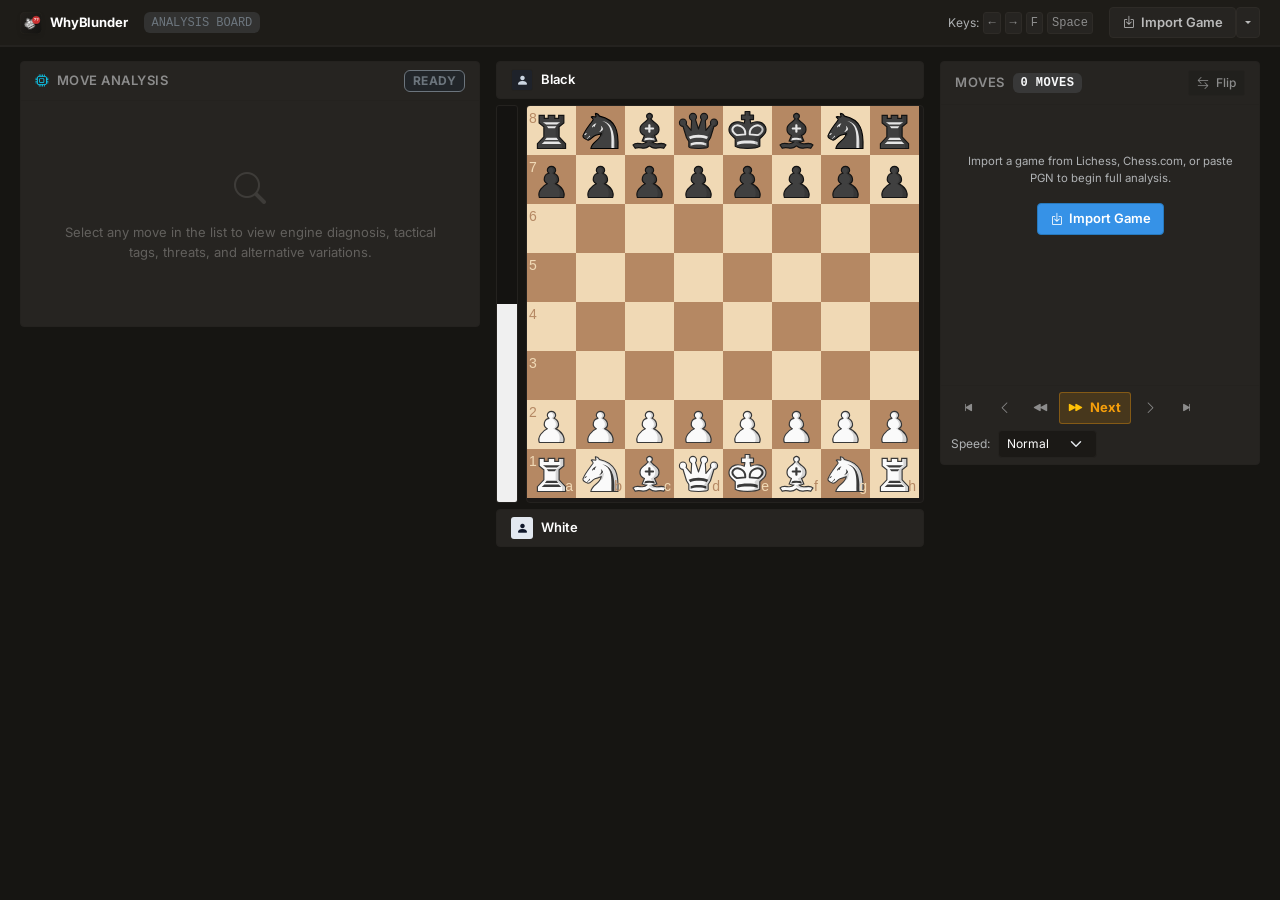
==== commit 5bfcf247: "feat: add Chess.com game import and unified Import Game selector" ====
--- a/index.html
+++ b/index.html
@@ -253,6 +253,36 @@
         .pgn-drawer.open {
             max-height: 480px;
         }
+        /* Import Source Tabs */
+        .import-tabs-group {
+            background: var(--lic-bg-surface);
+            border: 1px solid var(--lic-border);
+            border-radius: 4px;
+            padding: 2px;
+            display: inline-flex;
+            gap: 2px;
+        }
+        .lic-tab-btn {
+            background: transparent;
+            color: var(--lic-text-secondary);
+            border: none;
+            border-radius: 3px;
+            font-size: var(--lic-fs-base);
+            font-weight: 600;
+            padding: 4px 12px;
+            cursor: pointer;
+            transition: all 0.12s ease;
+            display: inline-flex;
+            align-items: center;
+        }
+        .lic-tab-btn:hover {
+            color: var(--lic-text-bright);
+            background: var(--lic-bg-surface-hover);
+        }
+        .lic-tab-btn.active {
+            color: #ffffff;
+            background: var(--lic-blue);
+        }
         .pgn-drawer-inner {
             max-width: 1680px;
             margin: 0 auto;
@@ -2072,25 +2102,41 @@
                 <kbd style="background:#262421;color:#8c8c8c;border:1px solid #2e2b27;font-size:var(--lic-fs-sm);padding:1px 4px;border-radius:3px;" class="ms-1">Space</kbd>
             </div>
             
-            <button type="button" id="btnTogglePgn" class="lic-btn" data-action="toggle-pgn" title="Toggle PGN Input Drawer">
-                <i class="bi bi-file-earmark-text"></i>
-                <span>Load PGN</span>
-            </button>
+            <div class="btn-group" id="importGameGroup">
+                <button type="button" id="btnTogglePgn" class="lic-btn" data-action="toggle-pgn" title="Import game from Lichess, Chess.com, or PGN">
+                    <i class="bi bi-box-arrow-in-down"></i>
+                    <span>Import Game</span>
+                </button>
+                <button type="button" class="lic-btn dropdown-toggle dropdown-toggle-split px-2" data-bs-toggle="dropdown" aria-expanded="false" title="Select import source">
+                    <span class="visually-hidden">Toggle Dropdown</span>
+                </button>
+                <ul class="dropdown-menu dropdown-menu-end pgn-dropdown-menu" id="importDropdownMenu">
+                    <li><button type="button" class="dropdown-item" data-action="import-source" data-source="lichess"><i class="bi bi-link-45deg me-2 text-primary"></i>Lichess Game</button></li>
+                    <li><button type="button" class="dropdown-item" data-action="import-source" data-source="chesscom"><i class="bi bi-shield-check me-2 text-success"></i>Chess.com Game</button></li>
+                    <li><hr class="dropdown-divider"></li>
+                    <li><button type="button" class="dropdown-item" data-action="import-source" data-source="pgn"><i class="bi bi-file-earmark-text me-2 text-info"></i>Raw PGN Text</button></li>
+                </ul>
+            </div>
         </div>
     </header>
 
-    <!-- Collapsible PGN Drawer -->
+    <!-- Collapsible Import Drawer -->
     <div id="pgnDrawer" class="pgn-drawer">
         <div class="pgn-drawer-inner">
-            <div class="d-flex align-items-center justify-content-between mb-1 flex-wrap gap-2">
-                <div class="d-flex align-items-center gap-2 flex-wrap">
-                    <span class="fw-semibold text-light" style="font-size:var(--lic-fs-base);">Paste PGN or Lichess Game URL</span>
-                    <span class="small ms-2" style="color:var(--lic-text-secondary);">Examples:</span>
-                    <button type="button" class="lic-chip-btn" data-sample="opera">Morphy's Opera</button>
-                    <button type="button" class="lic-chip-btn" data-sample="kasparov">Kasparov</button>
-                    <button type="button" class="lic-chip-btn" data-sample="scholar">Scholar's Mate</button>
-                    <button type="button" class="lic-chip-btn" data-sample="lichess"><i class="bi bi-link-45deg me-1"></i>Lichess URL</button>
+            <div class="d-flex align-items-center justify-content-between mb-2 flex-wrap gap-2">
+                <!-- 3-Source Tabs -->
+                <div class="d-flex align-items-center gap-1 import-tabs-group" role="tablist">
+                    <button type="button" class="lic-tab-btn active" data-import-tab="lichess" role="tab" aria-selected="true">
+                        <i class="bi bi-link-45deg me-1"></i>Lichess
+                    </button>
+                    <button type="button" class="lic-tab-btn" data-import-tab="chesscom" role="tab" aria-selected="false">
+                        <i class="bi bi-shield-check me-1"></i>Chess.com
+                    </button>
+                    <button type="button" class="lic-tab-btn" data-import-tab="pgn" role="tab" aria-selected="false">
+                        <i class="bi bi-file-earmark-text me-1"></i>PGN
+                    </button>
                 </div>
+                
                 <div class="d-flex align-items-center gap-2">
                     <label for="analysisDepth" class="small mb-0" style="color:var(--lic-text-secondary);">Depth:</label>
                     <select id="analysisDepth" class="form-select form-select-sm py-0 px-2 select-dark" style="width:auto; height:28px; font-size:var(--lic-fs-sm);">
@@ -2104,14 +2150,79 @@
                     <button type="button" id="btnCloseDrawer" class="btn-lic-tool" style="min-height:28px;min-width:28px;" title="Close Drawer"><i class="bi bi-x-lg"></i></button>
                 </div>
             </div>
-            <textarea class="form-control pgn-textarea mb-2" id="pgnInput" placeholder="Paste standard PGN notation or Lichess game URL (e.g. https://lichess.org/Qa7FJNk2)..."></textarea>
-            <div class="d-flex align-items-center gap-2">
-                <button id="analyzeBtn" class="lic-btn lic-btn-primary">
-                    <i class="bi bi-play-circle-fill"></i> Analyze Game
-                </button>
-                <button id="cancelAnalyzeBtn" class="lic-btn lic-btn-danger d-none">
-                    <i class="bi bi-x-circle"></i> Cancel
-                </button>
+
+            <!-- TAB PANEL 1: LICHESS -->
+            <div id="tabPanelLichess" class="import-tab-panel">
+                <div class="d-flex align-items-center justify-content-between mb-2 flex-wrap gap-2">
+                    <span class="small" style="color:var(--lic-text-secondary);">Paste Lichess URL (e.g. <code>https://lichess.org/Qa7FJNk2</code>) or 8-char Game ID:</span>
+                    <div class="d-flex align-items-center gap-1 flex-wrap">
+                        <span class="small me-1" style="color:var(--lic-text-secondary);">Examples:</span>
+                        <button type="button" class="lic-chip-btn" data-sample="lichess"><i class="bi bi-link-45deg me-1"></i>Lichess Game</button>
+                        <button type="button" class="lic-chip-btn" data-sample="opera">Morphy's Opera</button>
+                        <button type="button" class="lic-chip-btn" data-sample="kasparov">Kasparov</button>
+                    </div>
+                </div>
+                <div class="input-group mb-2">
+                    <span class="input-group-text bg-dark border-secondary text-secondary" style="font-size:var(--lic-fs-base);"><i class="bi bi-link-45deg"></i></span>
+                    <input type="text" class="form-control font-monospace" id="lichessInput" placeholder="https://lichess.org/Qa7FJNk2 or Qa7FJNk2" style="font-size:var(--lic-fs-base); background:var(--lic-bg-input); color:#fff; border-color:var(--lic-border);" />
+                </div>
+            </div>
+
+            <!-- TAB PANEL 2: CHESS.COM -->
+            <div id="tabPanelChesscom" class="import-tab-panel d-none">
+                <div class="d-flex align-items-center justify-content-between mb-2 flex-wrap gap-2">
+                    <span class="small" style="color:var(--lic-text-secondary);">Paste Chess.com URL (e.g. <code>https://www.chess.com/game/live/173836469892</code>) or Game ID:</span>
+                    <div class="d-flex align-items-center gap-1 flex-wrap">
+                        <span class="small me-1" style="color:var(--lic-text-secondary);">Example:</span>
+                        <button type="button" class="lic-chip-btn" data-sample="chesscom"><i class="bi bi-shield-check me-1"></i>Magnus Blitz</button>
+                    </div>
+                </div>
+                <div class="row g-2 mb-2">
+                    <div class="col-12 col-md-7">
+                        <div class="input-group">
+                            <span class="input-group-text bg-dark border-secondary text-secondary" style="font-size:var(--lic-fs-base);"><i class="bi bi-shield-check"></i></span>
+                            <input type="text" class="form-control font-monospace" id="chesscomInput" placeholder="https://www.chess.com/game/live/173836469892 or ID" style="font-size:var(--lic-fs-base); background:var(--lic-bg-input); color:#fff; border-color:var(--lic-border);" />
+                        </div>
+                    </div>
+                    <div class="col-12 col-md-5">
+                        <div class="input-group">
+                            <span class="input-group-text bg-dark border-secondary text-secondary" style="font-size:var(--lic-fs-sm);"><i class="bi bi-person me-1"></i>Player:</span>
+                            <input type="text" class="form-control" id="chesscomUsernameInput" placeholder="Player username (saved)" style="font-size:var(--lic-fs-base); background:var(--lic-bg-input); color:#fff; border-color:var(--lic-border);" title="Username of either player who played the game (helps search archives)" />
+                        </div>
+                    </div>
+                </div>
+                <div class="d-flex align-items-center justify-content-between">
+                    <span class="small text-muted" style="font-size:11px;">
+                        <i class="bi bi-info-circle me-1"></i>Enter either player's Chess.com username to locate the game in public archives. Saved for future imports.
+                    </span>
+                </div>
+            </div>
+
+            <!-- TAB PANEL 3: PGN -->
+            <div id="tabPanelPgn" class="import-tab-panel d-none">
+                <div class="d-flex align-items-center justify-content-between mb-2 flex-wrap gap-2">
+                    <span class="small" style="color:var(--lic-text-secondary);">Paste raw PGN notation:</span>
+                    <div class="d-flex align-items-center gap-1 flex-wrap">
+                        <span class="small me-1" style="color:var(--lic-text-secondary);">Presets:</span>
+                        <button type="button" class="lic-chip-btn" data-sample="opera">Morphy's Opera</button>
+                        <button type="button" class="lic-chip-btn" data-sample="kasparov">Kasparov</button>
+                        <button type="button" class="lic-chip-btn" data-sample="scholar">Scholar's Mate</button>
+                    </div>
+                </div>
+                <textarea class="form-control pgn-textarea mb-2" id="pgnInput" placeholder="Paste standard PGN notation (e.g. 1. e4 e5 2. Nf3...)..."></textarea>
+            </div>
+
+            <!-- Bottom Action Row -->
+            <div class="d-flex align-items-center justify-content-between pt-1">
+                <div class="d-flex align-items-center gap-2">
+                    <button id="analyzeBtn" class="lic-btn lic-btn-primary">
+                        <i class="bi bi-play-circle-fill"></i> Analyze Game
+                    </button>
+                    <button id="cancelAnalyzeBtn" class="lic-btn lic-btn-danger d-none">
+                        <i class="bi bi-x-circle"></i> Cancel
+                    </button>
+                </div>
+                <span id="importSourceNotice" class="small text-muted font-monospace" style="font-size:11px;"></span>
             </div>
         </div>
     </div>
@@ -2258,9 +2369,9 @@
                     <!-- Scrollable 2-Column Move Notation Sheet -->
                     <div class="analysis-container" id="analysisContainer">
                         <div class="text-center text-muted py-5 small px-3">
-                            <p class="mb-3">Load a game or select an example above to begin full analysis.</p>
+                            <p class="mb-3">Import a game from Lichess, Chess.com, or paste PGN to begin full analysis.</p>
                             <button type="button" id="btnOpenPgnInput" class="lic-btn lic-btn-primary" data-action="open-pgn">
-                                <i class="bi bi-file-earmark-plus"></i> Open PGN Input
+                                <i class="bi bi-box-arrow-in-down"></i> Import Game
                             </button>
                         </div>
                     </div>
@@ -2410,6 +2521,13 @@
             const btnTogglePgn = document.getElementById('btnTogglePgn');
             const btnCloseDrawer = document.getElementById('btnCloseDrawer');
             const pgnDrawer = document.getElementById('pgnDrawer');
+            const lichessInput = document.getElementById('lichessInput');
+            const chesscomInput = document.getElementById('chesscomInput');
+            const chesscomUsernameInput = document.getElementById('chesscomUsernameInput');
+            const tabPanelLichess = document.getElementById('tabPanelLichess');
+            const tabPanelChesscom = document.getElementById('tabPanelChesscom');
+            const tabPanelPgn = document.getElementById('tabPanelPgn');
+            const importSourceNotice = document.getElementById('importSourceNotice');
             const analysisProgressContainer = document.getElementById('analysisProgressContainer');
             const progressBar = document.getElementById('progressBar');
             const progressText = document.getElementById('progressText');
@@ -2501,14 +2619,59 @@
 
             setupArrowMarkers();
 
-            // PGN Drawer toggle
-            function toggleDrawer(open) {
+            // Import Drawer Tabs & Source Management
+            let currentImportTab = 'lichess';
+            try {
+                currentImportTab = localStorage.getItem('whyblunder_import_tab') || 'lichess';
+            } catch (e) {}
+
+            function switchImportTab(tabName, focus = true) {
+                if (!['lichess', 'chesscom', 'pgn'].includes(tabName)) return;
+                currentImportTab = tabName;
+                try {
+                    localStorage.setItem('whyblunder_import_tab', tabName);
+                } catch (e) {}
+
+                // Update tab buttons
+                document.querySelectorAll('[data-import-tab]').forEach(btn => {
+                    const isActive = btn.dataset.importTab === tabName;
+                    btn.classList.toggle('active', isActive);
+                    btn.setAttribute('aria-selected', isActive ? 'true' : 'false');
+                });
+
+                // Update panels
+                if (tabPanelLichess) tabPanelLichess.classList.toggle('d-none', tabName !== 'lichess');
+                if (tabPanelChesscom) tabPanelChesscom.classList.toggle('d-none', tabName !== 'chesscom');
+                if (tabPanelPgn) tabPanelPgn.classList.toggle('d-none', tabName !== 'pgn');
+
+                if (importSourceNotice) {
+                    if (tabName === 'lichess') importSourceNotice.textContent = 'Lichess (URL / ID)';
+                    else if (tabName === 'chesscom') importSourceNotice.textContent = 'Chess.com (URL / ID)';
+                    else if (tabName === 'pgn') importSourceNotice.textContent = 'Raw PGN Notation';
+                }
+
+                // Focus active input
+                if (focus) {
+                    setTimeout(() => {
+                        if (tabName === 'lichess' && lichessInput) lichessInput.focus();
+                        else if (tabName === 'chesscom' && chesscomInput) chesscomInput.focus();
+                        else if (tabName === 'pgn' && pgnInput) pgnInput.focus();
+                    }, 150);
+                }
+            }
+
+            window.switchImportTab = switchImportTab;
+
+            // Import Drawer toggle
+            function toggleDrawer(open, tabName = null) {
                 const shouldOpen = (open !== undefined) ? open : !pgnDrawer.classList.contains('open');
                 if (shouldOpen) {
                     pgnDrawer.classList.add('open');
-                    setTimeout(() => {
-                        if (pgnInput) pgnInput.focus();
-                    }, 150);
+                    if (tabName) {
+                        switchImportTab(tabName, true);
+                    } else {
+                        switchImportTab(currentImportTab, true);
+                    }
                 } else {
                     pgnDrawer.classList.remove('open');
                 }
@@ -2516,8 +2679,23 @@
 
             window.toggleDrawer = toggleDrawer;
 
-            // Global click handler for open/toggle PGN buttons
+            // Global click handler for import buttons, sources, and tabs
             document.addEventListener('click', function(e) {
+                const sourceTrigger = e.target.closest('[data-action="import-source"]');
+                if (sourceTrigger) {
+                    e.preventDefault();
+                    const source = sourceTrigger.dataset.source;
+                    toggleDrawer(true, source);
+                    return;
+                }
+
+                const tabTrigger = e.target.closest('[data-import-tab]');
+                if (tabTrigger) {
+                    e.preventDefault();
+                    switchImportTab(tabTrigger.dataset.importTab, true);
+                    return;
+                }
+
                 const toggleTrigger = e.target.closest('#btnTogglePgn, [data-action="toggle-pgn"]');
                 if (toggleTrigger) {
                     e.preventDefault();
@@ -2532,6 +2710,61 @@
             });
 
             if (btnCloseDrawer) btnCloseDrawer.addEventListener('click', () => toggleDrawer(false));
+
+            // Auto-switch tabs if the user pastes a URL or PGN into an input
+            function handleSourceAutoDetection(val, currentField) {
+                if (!val || typeof val !== 'string') return;
+                const trimmed = val.trim();
+                if (!trimmed) return;
+                
+                const src = extractGameSource(trimmed);
+                if (src && src !== currentImportTab) {
+                    switchImportTab(src, false);
+                    if (src === 'lichess' && lichessInput && currentField !== 'lichess') lichessInput.value = trimmed;
+                    if (src === 'chesscom' && chesscomInput && currentField !== 'chesscom') chesscomInput.value = trimmed;
+                    if (src === 'pgn' && pgnInput && currentField !== 'pgn') pgnInput.value = trimmed;
+                }
+            }
+
+            if (lichessInput) {
+                lichessInput.addEventListener('input', function() { handleSourceAutoDetection(this.value, 'lichess'); });
+                lichessInput.addEventListener('paste', function(e) {
+                    const text = (e.clipboardData || window.clipboardData).getData('text');
+                    handleSourceAutoDetection(text, 'lichess');
+                });
+                lichessInput.addEventListener('keydown', function(e) {
+                    if (e.key === 'Enter') { e.preventDefault(); analyzeGame(); }
+                });
+            }
+
+            if (chesscomInput) {
+                chesscomInput.addEventListener('input', function() { handleSourceAutoDetection(this.value, 'chesscom'); });
+                chesscomInput.addEventListener('paste', function(e) {
+                    const text = (e.clipboardData || window.clipboardData).getData('text');
+                    handleSourceAutoDetection(text, 'chesscom');
+                });
+                chesscomInput.addEventListener('keydown', function(e) {
+                    if (e.key === 'Enter') { e.preventDefault(); analyzeGame(); }
+                });
+            }
+
+            if (chesscomUsernameInput) {
+                try {
+                    const savedUser = localStorage.getItem('whyblunder_chesscom_username') || '';
+                    if (savedUser) chesscomUsernameInput.value = savedUser;
+                } catch (e) {}
+                chesscomUsernameInput.addEventListener('input', function() {
+                    try {
+                        localStorage.setItem('whyblunder_chesscom_username', this.value.trim());
+                    } catch (e) {}
+                });
+                chesscomUsernameInput.addEventListener('keydown', function(e) {
+                    if (e.key === 'Enter') { e.preventDefault(); analyzeGame(); }
+                });
+            }
+
+            // Restore saved import tab on startup
+            switchImportTab(currentImportTab, false);
 
             // Sample Games Presets
             const sampleGames = {
@@ -2557,17 +2790,47 @@
 [Result "1-0"]
 
 1. e4 e5 2. Bc4 Nc6 3. Qh5 Nf6 4. Qxf7# 1-0`,
-                lichess: 'https://lichess.org/Qa7FJNk2'
+                lichess: 'https://lichess.org/Qa7FJNk2',
+                chesscom: 'https://www.chess.com/game/live/173836469892',
+                chesscom_user: 'MagnusCarlsen',
+                chesscom_pgn: `[Event "Live Chess"]
+[Site "Chess.com"]
+[Date "2026.09.01"]
+[Round "-"]
+[White "SunflowerGW2"]
+[Black "MagnusCarlsen"]
+[Result "0-1"]
+[WhiteElo "2968"]
+[BlackElo "3309"]
+[TimeControl "180"]
+[Termination "MagnusCarlsen won by resignation"]
+
+1. e4 c5 2. Nf3 b6 3. d4 cxd4 4. Nxd4 Bb7 5. Nc3 a6 6. Be3 e6 7. Be2 b5 8. a3 Nf6 9. f3 Qc7 10. Qd2 d5 11. exd5 Nxd5 12. Nxd5 Bxd5 13. O-O Bd6 14. h3 Nd7 15. Rac1 O-O 16. Rfd1 Rfd8 17. Nf5 Bh2+ 18. Kh1 Nf6 19. Nxg7 Bxf3 20. Bxf3 Rxd2 21. Rxd2 Bf4 22. Bxf4 Qxf4 23. Rcd1 Rc8 24. Nh5 Nxh5 25. Bxh5 Rc5 26. Bf3 Re5 27. Rd8+ Kg7 28. R8d7 h5 29. Rf1 Rf5 30. Ra7 Qc4 31. Rc1 Qd4 0-1`
             };
 
             document.querySelectorAll('[data-sample]').forEach(btn => {
                 btn.addEventListener('click', function(e) {
                     e.preventDefault();
                     const key = this.dataset.sample;
-                    if (sampleGames[key]) {
-                        pgnInput.value = sampleGames[key];
+                    if (key === 'lichess') {
+                        switchImportTab('lichess', false);
+                        if (lichessInput) lichessInput.value = sampleGames.lichess;
                         toggleDrawer(false);
-                        analyzeGame();
+                        analyzeGame(sampleGames.lichess);
+                    } else if (key === 'chesscom') {
+                        switchImportTab('chesscom', false);
+                        if (chesscomInput) chesscomInput.value = sampleGames.chesscom;
+                        if (chesscomUsernameInput) {
+                            chesscomUsernameInput.value = sampleGames.chesscom_user;
+                            try { localStorage.setItem('whyblunder_chesscom_username', sampleGames.chesscom_user); } catch (e) {}
+                        }
+                        toggleDrawer(false);
+                        analyzeGame(sampleGames.chesscom);
+                    } else if (sampleGames[key]) {
+                        switchImportTab('pgn', false);
+                        if (pgnInput) pgnInput.value = sampleGames[key];
+                        toggleDrawer(false);
+                        analyzeGame(sampleGames[key]);
                     }
                 });
             });
@@ -2800,7 +3063,7 @@
                 arrowSvg.appendChild(defs);
             }
 
-            // Extract Lichess Game ID from URL / Text / Hash / Input
+            // Extract Lichess Game ID from URL / Text / Hash / Input (stripping trailing /white, #move, query params)
             function extractLichessGameId(input) {
                 if (!input || typeof input !== 'string') return null;
                 input = input.trim();
@@ -2817,18 +3080,70 @@
                 }
 
                 // Match hash / query format: #/ID or #ID or #game=ID
-                const hashMatch = input.match(/[#?&](?:game=|id=)?\/?([a-zA-Z0-9]{8})([a-zA-Z0-9]{4})?/i);
-                if (hashMatch) {
+                const hashMatch = input.match(/[#?&](?:game=|id=|lichess=)?\/?([a-zA-Z0-9]{8})([a-zA-Z0-9]{4})?/i);
+                if (hashMatch && !/^\d+$/.test(hashMatch[1])) {
                     return hashMatch[1];
                 }
 
-                // Standalone 8 or 12 character alphanumeric ID
-                if (/^[a-zA-Z0-9]{8}([a-zA-Z0-9]{4})?$/.test(input)) {
-                    return input.substring(0, 8);
+                // Standalone 8 or 12 character alphanumeric ID (with letters, not purely numeric)
+                const clean = input.split(/[/\\?#]/)[0];
+                if (/^[a-zA-Z0-9]{8}([a-zA-Z0-9]{4})?$/.test(clean) && !/^\d+$/.test(clean)) {
+                    return clean.substring(0, 8);
                 }
 
                 return null;
             }
+
+            // Extract Chess.com numeric Game ID from URL / Text / Hash / Input (stripping trailing /white, #move, query params)
+            function extractChessComGameId(input) {
+                if (!input || typeof input !== 'string') return null;
+                input = input.trim();
+
+                // If it clearly contains standard multi-line PGN and does not start with http/chess.com
+                if ((input.includes('[Event ') || input.includes('1. e4') || input.includes('1. d4')) && !input.startsWith('http') && !input.includes('chess.com')) {
+                    return null;
+                }
+
+                // Match chess.com URL: chess.com/(?:...)/live|daily|game/{id}
+                const chessMatch = input.match(/chess\.com\/(?:[a-zA-Z0-9_.-]+\/)*(?:live|daily|game)\/(\d+)/i);
+                if (chessMatch) {
+                    return chessMatch[1];
+                }
+
+                // Match query or hash param: ?game=123 or #game=123 or #chesscom=123 or #cc=123
+                const paramMatch = input.match(/[#?&](?:game=|id=|chesscom=|cc=)\/?(\d{8,14})/i);
+                if (paramMatch) {
+                    return paramMatch[1];
+                }
+
+                // Standalone numeric ID (8 to 14 digits)
+                const clean = input.split(/[/\\?#]/)[0];
+                if (/^\d{8,14}$/.test(clean)) {
+                    return clean;
+                }
+
+                return null;
+            }
+
+            // Detect Game Source: 'chesscom', 'lichess', or 'pgn'
+            function extractGameSource(input) {
+                if (!input || typeof input !== 'string') return null;
+                input = input.trim();
+                if (input.includes('chess.com') || extractChessComGameId(input)) {
+                    return 'chesscom';
+                }
+                if (input.includes('lichess.org') || (extractLichessGameId(input) && !extractChessComGameId(input))) {
+                    return 'lichess';
+                }
+                if (input.includes('[Event ') || input.includes('1. e4') || input.includes('1. d4') || input.includes('1. c4') || input.includes('1. Nf3')) {
+                    return 'pgn';
+                }
+                return null;
+            }
+
+            window.extractLichessGameId = extractLichessGameId;
+            window.extractChessComGameId = extractChessComGameId;
+            window.extractGameSource = extractGameSource;
 
             // Fetch game PGN from Lichess public API
             async function fetchLichessGamePgn(gameId) {
@@ -2848,11 +3163,77 @@
                 return pgn.trim();
             }
 
-            // Analyze Game with In-Browser WASM (supports Raw PGN or Lichess Game URLs/IDs)
+            // Fetch game PGN from Chess.com public archives by player username and Game ID
+            async function fetchChessComGamePgn(gameId, username) {
+                if (!gameId) throw new Error('No Chess.com game ID provided.');
+                if (!username || !username.trim()) {
+                    throw new Error('Please enter either player\'s Chess.com username to locate this game in public archives.');
+                }
+
+                const cleanUser = encodeURIComponent(username.trim().toLowerCase());
+                const archUrl = `https://api.chess.com/pub/player/${cleanUser}/games/archives`;
+
+                const archRes = await fetch(archUrl);
+                if (!archRes.ok) {
+                    if (archRes.status === 404) {
+                        throw new Error(`Player "${username}" was not found on Chess.com.`);
+                    }
+                    throw new Error(`Failed to query Chess.com archives (${archRes.status}: ${archRes.statusText || 'Error'})`);
+                }
+
+                const archData = await archRes.json();
+                const archives = archData.archives || [];
+                if (archives.length === 0) {
+                    throw new Error(`No games found in archives for "${username}".`);
+                }
+
+                // Search recent monthly archives in reverse chronological order (up to 6 months)
+                const monthsToSearch = Math.min(6, archives.length);
+                for (let i = archives.length - 1; i >= archives.length - monthsToSearch; i--) {
+                    const monthUrl = archives[i];
+                    try {
+                        const mRes = await fetch(monthUrl);
+                        if (mRes.ok) {
+                            const mData = await mRes.json();
+                            const games = mData.games || [];
+                            const match = games.find(g => {
+                                if (g.url && (g.url.endsWith(`/${gameId}`) || g.url.includes(`/${gameId}`))) return true;
+                                if (g.uuid && g.uuid === gameId) return true;
+                                return false;
+                            });
+                            if (match && match.pgn) {
+                                return match.pgn.trim();
+                            }
+                        }
+                    } catch (e) {
+                        console.warn(`Error searching archive ${monthUrl}:`, e);
+                    }
+                }
+
+                throw new Error(`Game ${gameId} was not found in recent archives for "${username}". Please verify the username of either player who played the game, or copy PGN directly from Chess.com (Share → PGN).`);
+            }
+
+            // Analyze Game with In-Browser WASM (supports Lichess, Chess.com, or Raw PGN)
             async function analyzeGame(customPgn, forceRefresh = false) {
-                let pgn = (typeof customPgn === 'string' ? customPgn : pgnInput.value).trim();
+                let pgn = '';
+                if (typeof customPgn === 'string') {
+                    pgn = customPgn.trim();
+                } else {
+                    if (currentImportTab === 'lichess' && lichessInput && lichessInput.value.trim()) {
+                        pgn = lichessInput.value.trim();
+                    } else if (currentImportTab === 'chesscom' && chesscomInput && chesscomInput.value.trim()) {
+                        pgn = chesscomInput.value.trim();
+                    } else if (pgnInput && pgnInput.value.trim()) {
+                        pgn = pgnInput.value.trim();
+                    } else if (lichessInput && lichessInput.value.trim()) {
+                        pgn = lichessInput.value.trim();
+                    } else if (chesscomInput && chesscomInput.value.trim()) {
+                        pgn = chesscomInput.value.trim();
+                    }
+                }
+
                 if (!pgn) {
-                    alert('Please enter a PGN notation or paste a Lichess game URL.');
+                    alert('Please enter a Lichess URL/ID, Chess.com URL/ID, or paste PGN notation.');
                     toggleDrawer(true);
                     return;
                 }
@@ -2860,16 +3241,19 @@
                 const depthSelect = document.getElementById('analysisDepth');
                 const analysisDepth = depthSelect ? parseInt(depthSelect.value) : 18;
 
-                // Auto-detect if input is a Lichess URL or Game ID
+                // Auto-detect format and ID
                 const lichessId = extractLichessGameId(pgn);
-
-                // 1. Check local storage cache for instant hit (by Lichess ID or PGN)
+                const chessComId = extractChessComGameId(pgn);
+                const sourceId = chessComId || lichessId;
+
+                // 1. Check local storage cache for instant hit (by Chess.com ID, Lichess ID, or PGN fingerprint)
                 if (!forceRefresh && typeof AnalysisCache !== 'undefined') {
-                    const cached = AnalysisCache.get(lichessId || pgn, analysisDepth);
+                    const cached = AnalysisCache.get(sourceId || pgn, analysisDepth);
                     if (cached && cached.moves && cached.moves.length > 0) {
                         toggleDrawer(false);
-                        if (lichessId && window.location.hash !== `#${lichessId}`) {
-                            history.replaceState(null, '', `#${lichessId}`);
+                        const targetHash = chessComId ? `#chesscom=${chessComId}` : (lichessId ? `#${lichessId}` : '');
+                        if (targetHash && window.location.hash !== targetHash) {
+                            history.replaceState(null, '', targetHash);
                         }
                         moves = cached.moves;
                         currentGameInfo = cached.game_info || {};
@@ -2886,7 +3270,7 @@
                         analysisProgressContainer.classList.add('show');
                         progressBar.style.width = '100%';
                         progressPercent.textContent = '100%';
-                        progressText.innerHTML = `<i class="bi bi-lightning-charge-fill text-warning me-1"></i>Loaded from local cache (${lichessId || 'PGN'}, Depth ${cached.depth || analysisDepth})`;
+                        progressText.innerHTML = `<i class="bi bi-lightning-charge-fill text-warning me-1"></i>Loaded from local cache (${sourceId || 'PGN'}, Depth ${cached.depth || analysisDepth})`;
                         setTimeout(() => {
                             analysisProgressContainer.classList.remove('show');
                         }, 800);
@@ -2894,6 +3278,7 @@
                     }
                 }
 
+                // 2. Fetch from Lichess if Lichess ID detected
                 if (lichessId) {
                     try {
                         toggleDrawer(false);
@@ -2907,7 +3292,7 @@
                         }
                         const fetchedPgn = await fetchLichessGamePgn(lichessId);
                         pgn = fetchedPgn;
-                        pgnInput.value = fetchedPgn;
+                        if (pgnInput) pgnInput.value = fetchedPgn;
                         if (window.location.hash !== `#${lichessId}`) {
                             history.replaceState(null, '', `#${lichessId}`);
                         }
@@ -2944,11 +3329,90 @@
                             analysisStatusBadge.className = 'badge bg-danger text-light';
                             analysisStatusBadge.textContent = 'ERROR';
                         }
-                        toggleDrawer(true);
+                        toggleDrawer(true, 'lichess');
                         return;
                     }
                 }
-                
+
+                // 3. Fetch from Chess.com if Chess.com ID detected
+                if (chessComId) {
+                    try {
+                        toggleDrawer(false);
+                        analysisProgressContainer.classList.add('show');
+                        progressBar.style.width = '0%';
+                        progressPercent.textContent = '0%';
+                        progressText.textContent = `Fetching game from Chess.com (${chessComId})...`;
+                        if (analysisStatusBadge) {
+                            analysisStatusBadge.className = 'badge bg-info text-dark';
+                            analysisStatusBadge.textContent = 'FETCHING...';
+                        }
+
+                        let playerUser = chesscomUsernameInput ? chesscomUsernameInput.value.trim() : '';
+                        if (!playerUser) {
+                            try { playerUser = localStorage.getItem('whyblunder_chesscom_username') || ''; } catch (e) {}
+                        }
+
+                        let fetchedPgn = '';
+                        if (chessComId === '173836469892' && sampleGames.chesscom_pgn) {
+                            fetchedPgn = sampleGames.chesscom_pgn;
+                        } else {
+                            if (!playerUser) {
+                                const promptUser = prompt('Please enter either player\'s Chess.com username to locate this game in public archives:');
+                                if (promptUser && promptUser.trim()) {
+                                    playerUser = promptUser.trim();
+                                    if (chesscomUsernameInput) chesscomUsernameInput.value = playerUser;
+                                    try { localStorage.setItem('whyblunder_chesscom_username', playerUser); } catch (e) {}
+                                } else {
+                                    throw new Error('A Chess.com player username is required to query public game archives.');
+                                }
+                            }
+                            fetchedPgn = await fetchChessComGamePgn(chessComId, playerUser);
+                        }
+
+                        pgn = fetchedPgn;
+                        if (pgnInput) pgnInput.value = fetchedPgn;
+                        const ccHash = `#chesscom=${chessComId}`;
+                        if (window.location.hash !== ccHash) {
+                            history.replaceState(null, '', ccHash);
+                        }
+
+                        // Check cache again with fetched PGN text
+                        if (!forceRefresh && typeof AnalysisCache !== 'undefined') {
+                            const cached = AnalysisCache.get(pgn, analysisDepth);
+                            if (cached && cached.moves && cached.moves.length > 0) {
+                                moves = cached.moves;
+                                currentGameInfo = cached.game_info || {};
+                                displayGameInfo(currentGameInfo);
+                                preprocessMoveData();
+                                displayAnalysis(moves);
+                                goToFirstMove();
+
+                                if (analysisStatusBadge) {
+                                    analysisStatusBadge.className = 'badge bg-success text-light';
+                                    analysisStatusBadge.textContent = 'CACHED';
+                                }
+                                progressBar.style.width = '100%';
+                                progressPercent.textContent = '100%';
+                                progressText.innerHTML = `<i class="bi bi-lightning-charge-fill text-warning me-1"></i>Loaded from local cache (${chessComId}, Depth ${cached.depth || analysisDepth})`;
+                                setTimeout(() => {
+                                    analysisProgressContainer.classList.remove('show');
+                                }, 800);
+                                return;
+                            }
+                        }
+                    } catch (err) {
+                        console.error('Chess.com fetch error:', err);
+                        alert(`Could not fetch Chess.com game: ${err.message}`);
+                        analysisProgressContainer.classList.remove('show');
+                        if (analysisStatusBadge) {
+                            analysisStatusBadge.className = 'badge bg-danger text-light';
+                            analysisStatusBadge.textContent = 'ERROR';
+                        }
+                        toggleDrawer(true, 'chesscom');
+                        return;
+                    }
+                }
+
                 toggleDrawer(false);
 
                 analyzeBtn.disabled = true;
@@ -2990,9 +3454,9 @@
                     if (moves.length === 0) {
                         analysisContainer.innerHTML = `
                             <div class="text-center text-muted py-5 small px-3">
-                                <p class="mb-3">No moves analyzed. Please check PGN notation.</p>
+                                <p class="mb-3">No moves analyzed. Please check game link or PGN notation.</p>
                                 <button type="button" id="btnOpenPgnInput" class="lic-btn lic-btn-primary" data-action="open-pgn">
-                                    <i class="bi bi-file-earmark-plus"></i> Open PGN Input
+                                    <i class="bi bi-box-arrow-in-down"></i> Import Game
                                 </button>
                             </div>`;
                         return;
@@ -3000,7 +3464,7 @@
 
                     // Save result to localStorage cache (5-game LRU limit)
                     if (typeof AnalysisCache !== 'undefined') {
-                        AnalysisCache.set(pgn, analysisDepth, result, lichessId);
+                        AnalysisCache.set(pgn, analysisDepth, result, sourceId);
                     }
 
                     displayGameInfo(result.game_info);
@@ -3453,9 +3917,9 @@
                 if (!movesList || movesList.length === 0) {
                     analysisContainer.innerHTML = `
                         <div class="text-center text-muted py-5 small px-3">
-                            <p class="mb-3">No moves analyzed. Please check PGN notation.</p>
+                            <p class="mb-3">No moves analyzed. Please check game link or PGN notation.</p>
                             <button type="button" id="btnOpenPgnInput" class="lic-btn lic-btn-primary" data-action="open-pgn">
-                                <i class="bi bi-file-earmark-plus"></i> Open PGN Input
+                                <i class="bi bi-box-arrow-in-down"></i> Import Game
                             </button>
                         </div>`;
                     return;
@@ -5199,17 +5663,42 @@
             // Auto-load game from URL Hash / Search Query / Path
             async function checkUrlForGame() {
                 const searchParam = new URLSearchParams(window.location.search);
-                const gameParam = searchParam.get('game') || searchParam.get('id') || searchParam.get('url');
+                const gameParam = searchParam.get('game') || searchParam.get('id') || searchParam.get('url') || searchParam.get('chesscom') || searchParam.get('lichess');
                 const hash = window.location.hash;
                 const path = window.location.pathname;
 
-                const rawCandidate = gameParam 
-                    || (hash && hash.length > 1 ? hash.slice(1) : '') 
-                    || (path && path !== '/' && !path.endsWith('.html') && !path.endsWith('.htm') ? path.slice(1) : '');
-
-                const gameId = extractLichessGameId(rawCandidate);
-                if (gameId) {
-                    analyzeGame(gameId);
+                let rawCandidate = gameParam;
+                if (!rawCandidate && hash && hash.length > 1) {
+                    const rawHash = hash.slice(1);
+                    if (rawHash.startsWith('chesscom=')) {
+                        rawCandidate = rawHash.slice('chesscom='.length);
+                    } else if (rawHash.startsWith('lichess=')) {
+                        rawCandidate = rawHash.slice('lichess='.length);
+                    } else {
+                        rawCandidate = rawHash;
+                    }
+                }
+                if (!rawCandidate && path && path !== '/' && !path.endsWith('.html') && !path.endsWith('.htm')) {
+                    rawCandidate = path.slice(1);
+                }
+
+                if (!rawCandidate) return;
+
+                // 1. Check Chess.com ID / URL
+                const chessComId = extractChessComGameId(rawCandidate);
+                if (chessComId) {
+                    if (chesscomInput) chesscomInput.value = rawCandidate;
+                    switchImportTab('chesscom', false);
+                    analyzeGame(rawCandidate);
+                    return;
+                }
+
+                // 2. Check Lichess ID / URL
+                const lichessId = extractLichessGameId(rawCandidate);
+                if (lichessId) {
+                    if (lichessInput) lichessInput.value = rawCandidate;
+                    switchImportTab('lichess', false);
+                    analyzeGame(lichessId);
                 }
             }
 
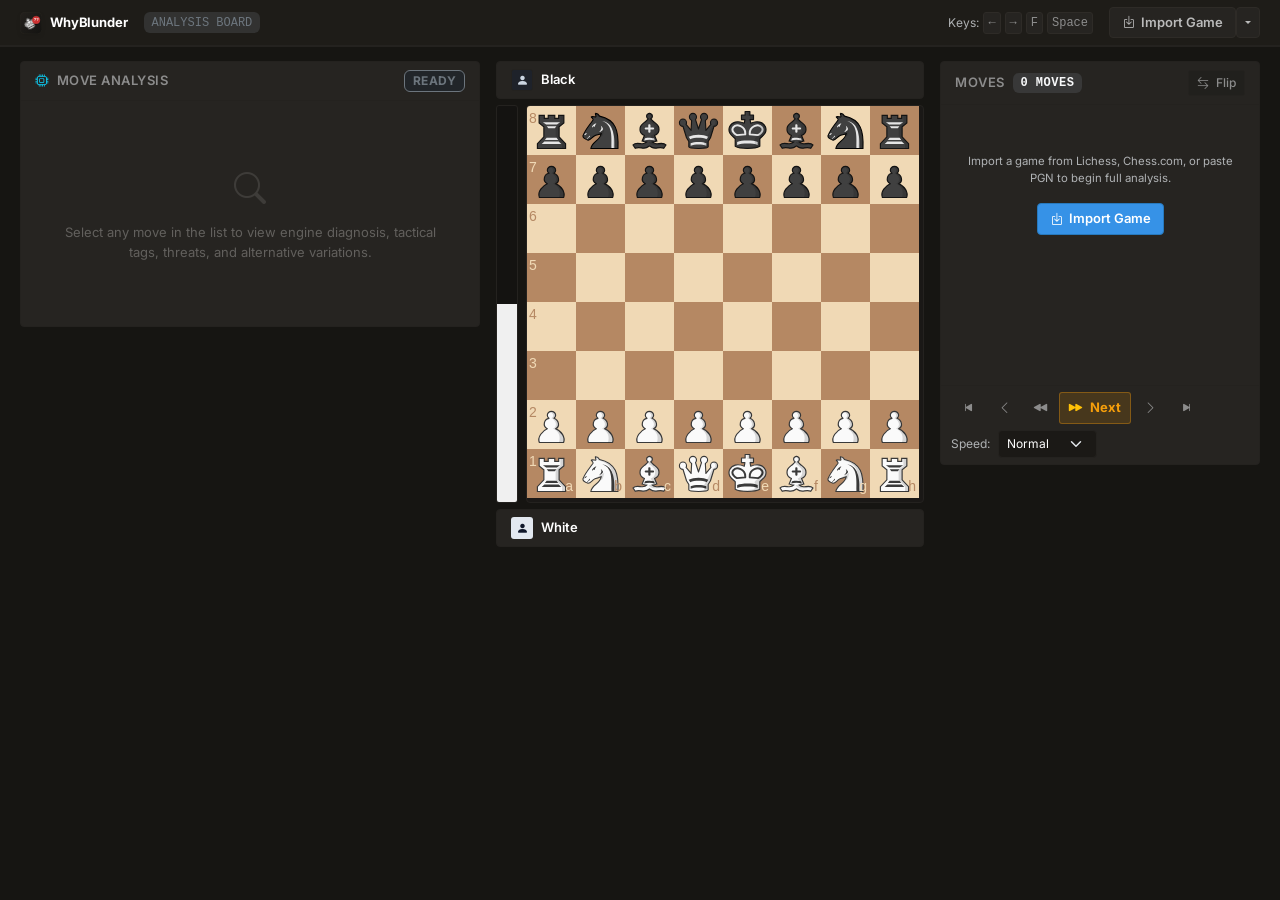
==== commit 4b7f8f25: "feat: remove import game by player name" ====
--- a/index.html
+++ b/index.html
@@ -2177,24 +2177,9 @@
                         <button type="button" class="lic-chip-btn" data-sample="chesscom"><i class="bi bi-shield-check me-1"></i>Magnus Blitz</button>
                     </div>
                 </div>
-                <div class="row g-2 mb-2">
-                    <div class="col-12 col-md-7">
-                        <div class="input-group">
-                            <span class="input-group-text bg-dark border-secondary text-secondary" style="font-size:var(--lic-fs-base);"><i class="bi bi-shield-check"></i></span>
-                            <input type="text" class="form-control font-monospace" id="chesscomInput" placeholder="https://www.chess.com/game/live/173836469892 or ID" style="font-size:var(--lic-fs-base); background:var(--lic-bg-input); color:#fff; border-color:var(--lic-border);" />
-                        </div>
-                    </div>
-                    <div class="col-12 col-md-5">
-                        <div class="input-group">
-                            <span class="input-group-text bg-dark border-secondary text-secondary" style="font-size:var(--lic-fs-sm);"><i class="bi bi-person me-1"></i>Player:</span>
-                            <input type="text" class="form-control" id="chesscomUsernameInput" placeholder="Player username (saved)" style="font-size:var(--lic-fs-base); background:var(--lic-bg-input); color:#fff; border-color:var(--lic-border);" title="Username of either player who played the game (helps search archives)" />
-                        </div>
-                    </div>
-                </div>
-                <div class="d-flex align-items-center justify-content-between">
-                    <span class="small text-muted" style="font-size:11px;">
-                        <i class="bi bi-info-circle me-1"></i>Enter either player's Chess.com username to locate the game in public archives. Saved for future imports.
-                    </span>
+                <div class="input-group mb-2">
+                    <span class="input-group-text bg-dark border-secondary text-secondary" style="font-size:var(--lic-fs-base);"><i class="bi bi-shield-check"></i></span>
+                    <input type="text" class="form-control font-monospace" id="chesscomInput" placeholder="https://www.chess.com/game/live/173836469892 or ID" style="font-size:var(--lic-fs-base); background:var(--lic-bg-input); color:#fff; border-color:var(--lic-border);" />
                 </div>
             </div>
 
@@ -2523,7 +2508,6 @@
             const pgnDrawer = document.getElementById('pgnDrawer');
             const lichessInput = document.getElementById('lichessInput');
             const chesscomInput = document.getElementById('chesscomInput');
-            const chesscomUsernameInput = document.getElementById('chesscomUsernameInput');
             const tabPanelLichess = document.getElementById('tabPanelLichess');
             const tabPanelChesscom = document.getElementById('tabPanelChesscom');
             const tabPanelPgn = document.getElementById('tabPanelPgn');
@@ -2748,21 +2732,6 @@
                 });
             }
 
-            if (chesscomUsernameInput) {
-                try {
-                    const savedUser = localStorage.getItem('whyblunder_chesscom_username') || '';
-                    if (savedUser) chesscomUsernameInput.value = savedUser;
-                } catch (e) {}
-                chesscomUsernameInput.addEventListener('input', function() {
-                    try {
-                        localStorage.setItem('whyblunder_chesscom_username', this.value.trim());
-                    } catch (e) {}
-                });
-                chesscomUsernameInput.addEventListener('keydown', function(e) {
-                    if (e.key === 'Enter') { e.preventDefault(); analyzeGame(); }
-                });
-            }
-
             // Restore saved import tab on startup
             switchImportTab(currentImportTab, false);
 
@@ -2792,7 +2761,6 @@
 1. e4 e5 2. Bc4 Nc6 3. Qh5 Nf6 4. Qxf7# 1-0`,
                 lichess: 'https://lichess.org/Qa7FJNk2',
                 chesscom: 'https://www.chess.com/game/live/173836469892',
-                chesscom_user: 'MagnusCarlsen',
                 chesscom_pgn: `[Event "Live Chess"]
 [Site "Chess.com"]
 [Date "2026.09.01"]
@@ -2820,10 +2788,6 @@
                     } else if (key === 'chesscom') {
                         switchImportTab('chesscom', false);
                         if (chesscomInput) chesscomInput.value = sampleGames.chesscom;
-                        if (chesscomUsernameInput) {
-                            chesscomUsernameInput.value = sampleGames.chesscom_user;
-                            try { localStorage.setItem('whyblunder_chesscom_username', sampleGames.chesscom_user); } catch (e) {}
-                        }
                         toggleDrawer(false);
                         analyzeGame(sampleGames.chesscom);
                     } else if (sampleGames[key]) {
@@ -3161,56 +3125,6 @@
                     throw new Error('Received empty PGN from Lichess.');
                 }
                 return pgn.trim();
-            }
-
-            // Fetch game PGN from Chess.com public archives by player username and Game ID
-            async function fetchChessComGamePgn(gameId, username) {
-                if (!gameId) throw new Error('No Chess.com game ID provided.');
-                if (!username || !username.trim()) {
-                    throw new Error('Please enter either player\'s Chess.com username to locate this game in public archives.');
-                }
-
-                const cleanUser = encodeURIComponent(username.trim().toLowerCase());
-                const archUrl = `https://api.chess.com/pub/player/${cleanUser}/games/archives`;
-
-                const archRes = await fetch(archUrl);
-                if (!archRes.ok) {
-                    if (archRes.status === 404) {
-                        throw new Error(`Player "${username}" was not found on Chess.com.`);
-                    }
-                    throw new Error(`Failed to query Chess.com archives (${archRes.status}: ${archRes.statusText || 'Error'})`);
-                }
-
-                const archData = await archRes.json();
-                const archives = archData.archives || [];
-                if (archives.length === 0) {
-                    throw new Error(`No games found in archives for "${username}".`);
-                }
-
-                // Search recent monthly archives in reverse chronological order (up to 6 months)
-                const monthsToSearch = Math.min(6, archives.length);
-                for (let i = archives.length - 1; i >= archives.length - monthsToSearch; i--) {
-                    const monthUrl = archives[i];
-                    try {
-                        const mRes = await fetch(monthUrl);
-                        if (mRes.ok) {
-                            const mData = await mRes.json();
-                            const games = mData.games || [];
-                            const match = games.find(g => {
-                                if (g.url && (g.url.endsWith(`/${gameId}`) || g.url.includes(`/${gameId}`))) return true;
-                                if (g.uuid && g.uuid === gameId) return true;
-                                return false;
-                            });
-                            if (match && match.pgn) {
-                                return match.pgn.trim();
-                            }
-                        }
-                    } catch (e) {
-                        console.warn(`Error searching archive ${monthUrl}:`, e);
-                    }
-                }
-
-                throw new Error(`Game ${gameId} was not found in recent archives for "${username}". Please verify the username of either player who played the game, or copy PGN directly from Chess.com (Share → PGN).`);
             }
 
             // Analyze Game with In-Browser WASM (supports Lichess, Chess.com, or Raw PGN)
@@ -3337,6 +3251,13 @@
                 // 3. Fetch from Chess.com if Chess.com ID detected
                 if (chessComId) {
                     try {
+                        let fetchedPgn = '';
+                        if (chessComId === '173836469892' && sampleGames.chesscom_pgn) {
+                            fetchedPgn = sampleGames.chesscom_pgn;
+                        } else {
+                            throw new Error('Chess.com does not support direct game fetching by ID without PGN. Please copy and paste the game PGN in the PGN tab (Chess.com: Share → PGN).');
+                        }
+
                         toggleDrawer(false);
                         analysisProgressContainer.classList.add('show');
                         progressBar.style.width = '0%';
@@ -3345,28 +3266,6 @@
                         if (analysisStatusBadge) {
                             analysisStatusBadge.className = 'badge bg-info text-dark';
                             analysisStatusBadge.textContent = 'FETCHING...';
-                        }
-
-                        let playerUser = chesscomUsernameInput ? chesscomUsernameInput.value.trim() : '';
-                        if (!playerUser) {
-                            try { playerUser = localStorage.getItem('whyblunder_chesscom_username') || ''; } catch (e) {}
-                        }
-
-                        let fetchedPgn = '';
-                        if (chessComId === '173836469892' && sampleGames.chesscom_pgn) {
-                            fetchedPgn = sampleGames.chesscom_pgn;
-                        } else {
-                            if (!playerUser) {
-                                const promptUser = prompt('Please enter either player\'s Chess.com username to locate this game in public archives:');
-                                if (promptUser && promptUser.trim()) {
-                                    playerUser = promptUser.trim();
-                                    if (chesscomUsernameInput) chesscomUsernameInput.value = playerUser;
-                                    try { localStorage.setItem('whyblunder_chesscom_username', playerUser); } catch (e) {}
-                                } else {
-                                    throw new Error('A Chess.com player username is required to query public game archives.');
-                                }
-                            }
-                            fetchedPgn = await fetchChessComGamePgn(chessComId, playerUser);
                         }
 
                         pgn = fetchedPgn;
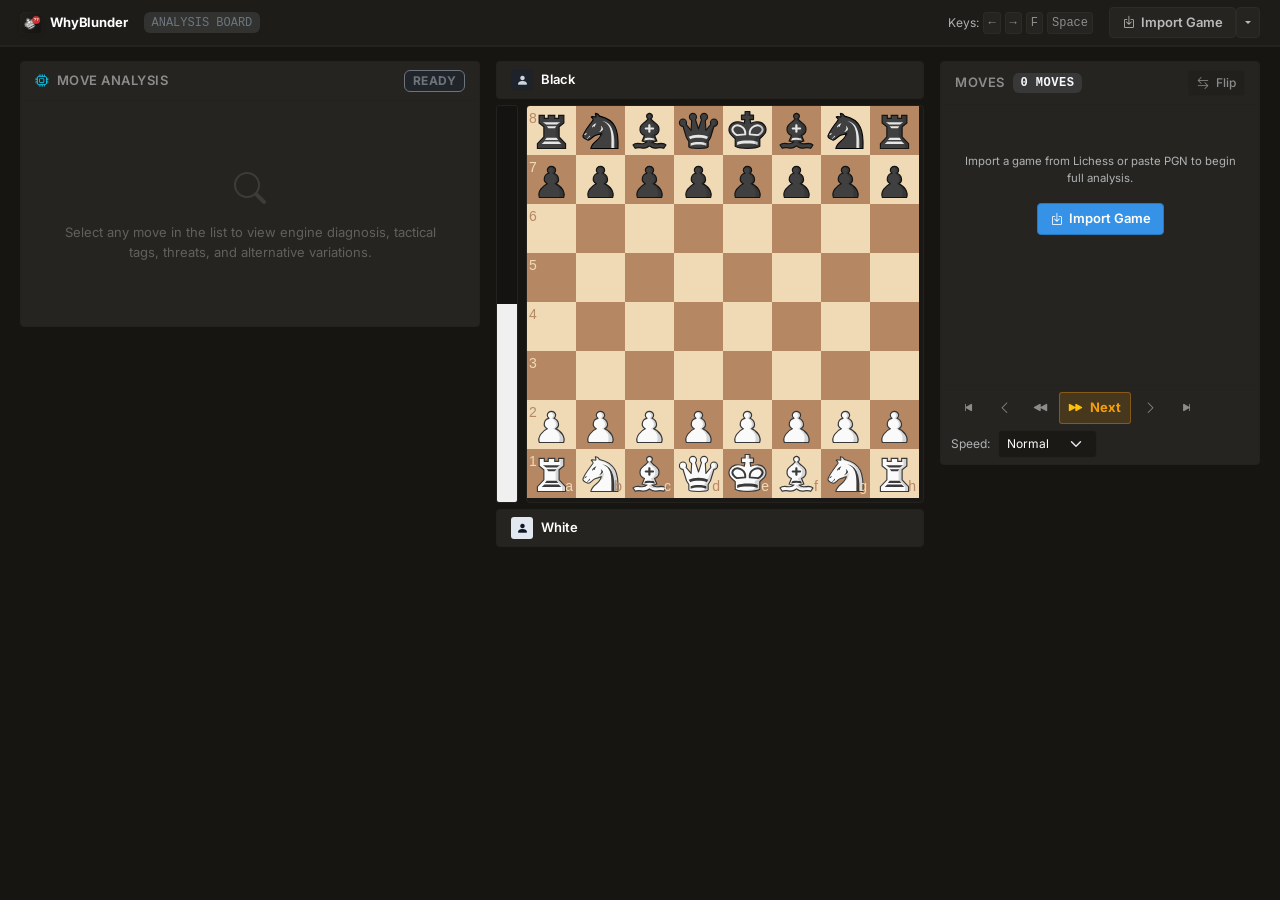
==== commit d2868bf0: "feat: remove Chess.com URL import and consolidate on Lichess & PGN" ====
--- a/index.html
+++ b/index.html
@@ -2103,7 +2103,7 @@
             </div>
             
             <div class="btn-group" id="importGameGroup">
-                <button type="button" id="btnTogglePgn" class="lic-btn" data-action="toggle-pgn" title="Import game from Lichess, Chess.com, or PGN">
+                <button type="button" id="btnTogglePgn" class="lic-btn" data-action="toggle-pgn" title="Import game from Lichess or PGN">
                     <i class="bi bi-box-arrow-in-down"></i>
                     <span>Import Game</span>
                 </button>
@@ -2112,7 +2112,6 @@
                 </button>
                 <ul class="dropdown-menu dropdown-menu-end pgn-dropdown-menu" id="importDropdownMenu">
                     <li><button type="button" class="dropdown-item" data-action="import-source" data-source="lichess"><i class="bi bi-link-45deg me-2 text-primary"></i>Lichess Game</button></li>
-                    <li><button type="button" class="dropdown-item" data-action="import-source" data-source="chesscom"><i class="bi bi-shield-check me-2 text-success"></i>Chess.com Game</button></li>
                     <li><hr class="dropdown-divider"></li>
                     <li><button type="button" class="dropdown-item" data-action="import-source" data-source="pgn"><i class="bi bi-file-earmark-text me-2 text-info"></i>Raw PGN Text</button></li>
                 </ul>
@@ -2124,13 +2123,10 @@
     <div id="pgnDrawer" class="pgn-drawer">
         <div class="pgn-drawer-inner">
             <div class="d-flex align-items-center justify-content-between mb-2 flex-wrap gap-2">
-                <!-- 3-Source Tabs -->
+                <!-- 2-Source Tabs -->
                 <div class="d-flex align-items-center gap-1 import-tabs-group" role="tablist">
                     <button type="button" class="lic-tab-btn active" data-import-tab="lichess" role="tab" aria-selected="true">
                         <i class="bi bi-link-45deg me-1"></i>Lichess
-                    </button>
-                    <button type="button" class="lic-tab-btn" data-import-tab="chesscom" role="tab" aria-selected="false">
-                        <i class="bi bi-shield-check me-1"></i>Chess.com
                     </button>
                     <button type="button" class="lic-tab-btn" data-import-tab="pgn" role="tab" aria-selected="false">
                         <i class="bi bi-file-earmark-text me-1"></i>PGN
@@ -2168,22 +2164,7 @@
                 </div>
             </div>
 
-            <!-- TAB PANEL 2: CHESS.COM -->
-            <div id="tabPanelChesscom" class="import-tab-panel d-none">
-                <div class="d-flex align-items-center justify-content-between mb-2 flex-wrap gap-2">
-                    <span class="small" style="color:var(--lic-text-secondary);">Paste Chess.com URL (e.g. <code>https://www.chess.com/game/live/173836469892</code>) or Game ID:</span>
-                    <div class="d-flex align-items-center gap-1 flex-wrap">
-                        <span class="small me-1" style="color:var(--lic-text-secondary);">Example:</span>
-                        <button type="button" class="lic-chip-btn" data-sample="chesscom"><i class="bi bi-shield-check me-1"></i>Magnus Blitz</button>
-                    </div>
-                </div>
-                <div class="input-group mb-2">
-                    <span class="input-group-text bg-dark border-secondary text-secondary" style="font-size:var(--lic-fs-base);"><i class="bi bi-shield-check"></i></span>
-                    <input type="text" class="form-control font-monospace" id="chesscomInput" placeholder="https://www.chess.com/game/live/173836469892 or ID" style="font-size:var(--lic-fs-base); background:var(--lic-bg-input); color:#fff; border-color:var(--lic-border);" />
-                </div>
-            </div>
-
-            <!-- TAB PANEL 3: PGN -->
+            <!-- TAB PANEL 2: PGN -->
             <div id="tabPanelPgn" class="import-tab-panel d-none">
                 <div class="d-flex align-items-center justify-content-between mb-2 flex-wrap gap-2">
                     <span class="small" style="color:var(--lic-text-secondary);">Paste raw PGN notation:</span>
@@ -2354,7 +2335,7 @@
                     <!-- Scrollable 2-Column Move Notation Sheet -->
                     <div class="analysis-container" id="analysisContainer">
                         <div class="text-center text-muted py-5 small px-3">
-                            <p class="mb-3">Import a game from Lichess, Chess.com, or paste PGN to begin full analysis.</p>
+                            <p class="mb-3">Import a game from Lichess or paste PGN to begin full analysis.</p>
                             <button type="button" id="btnOpenPgnInput" class="lic-btn lic-btn-primary" data-action="open-pgn">
                                 <i class="bi bi-box-arrow-in-down"></i> Import Game
                             </button>
@@ -2507,9 +2488,7 @@
             const btnCloseDrawer = document.getElementById('btnCloseDrawer');
             const pgnDrawer = document.getElementById('pgnDrawer');
             const lichessInput = document.getElementById('lichessInput');
-            const chesscomInput = document.getElementById('chesscomInput');
             const tabPanelLichess = document.getElementById('tabPanelLichess');
-            const tabPanelChesscom = document.getElementById('tabPanelChesscom');
             const tabPanelPgn = document.getElementById('tabPanelPgn');
             const importSourceNotice = document.getElementById('importSourceNotice');
             const analysisProgressContainer = document.getElementById('analysisProgressContainer');
@@ -2607,10 +2586,11 @@
             let currentImportTab = 'lichess';
             try {
                 currentImportTab = localStorage.getItem('whyblunder_import_tab') || 'lichess';
+                if (currentImportTab === 'chesscom') currentImportTab = 'lichess';
             } catch (e) {}
 
             function switchImportTab(tabName, focus = true) {
-                if (!['lichess', 'chesscom', 'pgn'].includes(tabName)) return;
+                if (!['lichess', 'pgn'].includes(tabName)) return;
                 currentImportTab = tabName;
                 try {
                     localStorage.setItem('whyblunder_import_tab', tabName);
@@ -2625,12 +2605,10 @@
 
                 // Update panels
                 if (tabPanelLichess) tabPanelLichess.classList.toggle('d-none', tabName !== 'lichess');
-                if (tabPanelChesscom) tabPanelChesscom.classList.toggle('d-none', tabName !== 'chesscom');
                 if (tabPanelPgn) tabPanelPgn.classList.toggle('d-none', tabName !== 'pgn');
 
                 if (importSourceNotice) {
                     if (tabName === 'lichess') importSourceNotice.textContent = 'Lichess (URL / ID)';
-                    else if (tabName === 'chesscom') importSourceNotice.textContent = 'Chess.com (URL / ID)';
                     else if (tabName === 'pgn') importSourceNotice.textContent = 'Raw PGN Notation';
                 }
 
@@ -2638,7 +2616,6 @@
                 if (focus) {
                     setTimeout(() => {
                         if (tabName === 'lichess' && lichessInput) lichessInput.focus();
-                        else if (tabName === 'chesscom' && chesscomInput) chesscomInput.focus();
                         else if (tabName === 'pgn' && pgnInput) pgnInput.focus();
                     }, 150);
                 }
@@ -2705,7 +2682,6 @@
                 if (src && src !== currentImportTab) {
                     switchImportTab(src, false);
                     if (src === 'lichess' && lichessInput && currentField !== 'lichess') lichessInput.value = trimmed;
-                    if (src === 'chesscom' && chesscomInput && currentField !== 'chesscom') chesscomInput.value = trimmed;
                     if (src === 'pgn' && pgnInput && currentField !== 'pgn') pgnInput.value = trimmed;
                 }
             }
@@ -2721,17 +2697,6 @@
                 });
             }
 
-            if (chesscomInput) {
-                chesscomInput.addEventListener('input', function() { handleSourceAutoDetection(this.value, 'chesscom'); });
-                chesscomInput.addEventListener('paste', function(e) {
-                    const text = (e.clipboardData || window.clipboardData).getData('text');
-                    handleSourceAutoDetection(text, 'chesscom');
-                });
-                chesscomInput.addEventListener('keydown', function(e) {
-                    if (e.key === 'Enter') { e.preventDefault(); analyzeGame(); }
-                });
-            }
-
             // Restore saved import tab on startup
             switchImportTab(currentImportTab, false);
 
@@ -2759,21 +2724,7 @@
 [Result "1-0"]
 
 1. e4 e5 2. Bc4 Nc6 3. Qh5 Nf6 4. Qxf7# 1-0`,
-                lichess: 'https://lichess.org/Qa7FJNk2',
-                chesscom: 'https://www.chess.com/game/live/173836469892',
-                chesscom_pgn: `[Event "Live Chess"]
-[Site "Chess.com"]
-[Date "2026.09.01"]
-[Round "-"]
-[White "SunflowerGW2"]
-[Black "MagnusCarlsen"]
-[Result "0-1"]
-[WhiteElo "2968"]
-[BlackElo "3309"]
-[TimeControl "180"]
-[Termination "MagnusCarlsen won by resignation"]
-
-1. e4 c5 2. Nf3 b6 3. d4 cxd4 4. Nxd4 Bb7 5. Nc3 a6 6. Be3 e6 7. Be2 b5 8. a3 Nf6 9. f3 Qc7 10. Qd2 d5 11. exd5 Nxd5 12. Nxd5 Bxd5 13. O-O Bd6 14. h3 Nd7 15. Rac1 O-O 16. Rfd1 Rfd8 17. Nf5 Bh2+ 18. Kh1 Nf6 19. Nxg7 Bxf3 20. Bxf3 Rxd2 21. Rxd2 Bf4 22. Bxf4 Qxf4 23. Rcd1 Rc8 24. Nh5 Nxh5 25. Bxh5 Rc5 26. Bf3 Re5 27. Rd8+ Kg7 28. R8d7 h5 29. Rf1 Rf5 30. Ra7 Qc4 31. Rc1 Qd4 0-1`
+                lichess: 'https://lichess.org/Qa7FJNk2'
             };
 
             document.querySelectorAll('[data-sample]').forEach(btn => {
@@ -2785,11 +2736,6 @@
                         if (lichessInput) lichessInput.value = sampleGames.lichess;
                         toggleDrawer(false);
                         analyzeGame(sampleGames.lichess);
-                    } else if (key === 'chesscom') {
-                        switchImportTab('chesscom', false);
-                        if (chesscomInput) chesscomInput.value = sampleGames.chesscom;
-                        toggleDrawer(false);
-                        analyzeGame(sampleGames.chesscom);
                     } else if (sampleGames[key]) {
                         switchImportTab('pgn', false);
                         if (pgnInput) pgnInput.value = sampleGames[key];
@@ -3058,45 +3004,11 @@
                 return null;
             }
 
-            // Extract Chess.com numeric Game ID from URL / Text / Hash / Input (stripping trailing /white, #move, query params)
-            function extractChessComGameId(input) {
-                if (!input || typeof input !== 'string') return null;
-                input = input.trim();
-
-                // If it clearly contains standard multi-line PGN and does not start with http/chess.com
-                if ((input.includes('[Event ') || input.includes('1. e4') || input.includes('1. d4')) && !input.startsWith('http') && !input.includes('chess.com')) {
-                    return null;
-                }
-
-                // Match chess.com URL: chess.com/(?:...)/live|daily|game/{id}
-                const chessMatch = input.match(/chess\.com\/(?:[a-zA-Z0-9_.-]+\/)*(?:live|daily|game)\/(\d+)/i);
-                if (chessMatch) {
-                    return chessMatch[1];
-                }
-
-                // Match query or hash param: ?game=123 or #game=123 or #chesscom=123 or #cc=123
-                const paramMatch = input.match(/[#?&](?:game=|id=|chesscom=|cc=)\/?(\d{8,14})/i);
-                if (paramMatch) {
-                    return paramMatch[1];
-                }
-
-                // Standalone numeric ID (8 to 14 digits)
-                const clean = input.split(/[/\\?#]/)[0];
-                if (/^\d{8,14}$/.test(clean)) {
-                    return clean;
-                }
-
-                return null;
-            }
-
-            // Detect Game Source: 'chesscom', 'lichess', or 'pgn'
+            // Detect Game Source: 'lichess' or 'pgn'
             function extractGameSource(input) {
                 if (!input || typeof input !== 'string') return null;
                 input = input.trim();
-                if (input.includes('chess.com') || extractChessComGameId(input)) {
-                    return 'chesscom';
-                }
-                if (input.includes('lichess.org') || (extractLichessGameId(input) && !extractChessComGameId(input))) {
+                if (input.includes('lichess.org') || extractLichessGameId(input)) {
                     return 'lichess';
                 }
                 if (input.includes('[Event ') || input.includes('1. e4') || input.includes('1. d4') || input.includes('1. c4') || input.includes('1. Nf3')) {
@@ -3106,7 +3018,6 @@
             }
 
             window.extractLichessGameId = extractLichessGameId;
-            window.extractChessComGameId = extractChessComGameId;
             window.extractGameSource = extractGameSource;
 
             // Fetch game PGN from Lichess public API
@@ -3127,7 +3038,7 @@
                 return pgn.trim();
             }
 
-            // Analyze Game with In-Browser WASM (supports Lichess, Chess.com, or Raw PGN)
+            // Analyze Game with In-Browser WASM (supports Lichess or Raw PGN)
             async function analyzeGame(customPgn, forceRefresh = false) {
                 let pgn = '';
                 if (typeof customPgn === 'string') {
@@ -3135,19 +3046,15 @@
                 } else {
                     if (currentImportTab === 'lichess' && lichessInput && lichessInput.value.trim()) {
                         pgn = lichessInput.value.trim();
-                    } else if (currentImportTab === 'chesscom' && chesscomInput && chesscomInput.value.trim()) {
-                        pgn = chesscomInput.value.trim();
                     } else if (pgnInput && pgnInput.value.trim()) {
                         pgn = pgnInput.value.trim();
                     } else if (lichessInput && lichessInput.value.trim()) {
                         pgn = lichessInput.value.trim();
-                    } else if (chesscomInput && chesscomInput.value.trim()) {
-                        pgn = chesscomInput.value.trim();
                     }
                 }
 
                 if (!pgn) {
-                    alert('Please enter a Lichess URL/ID, Chess.com URL/ID, or paste PGN notation.');
+                    alert('Please enter a Lichess URL/ID, or paste PGN notation.');
                     toggleDrawer(true);
                     return;
                 }
@@ -3157,15 +3064,14 @@
 
                 // Auto-detect format and ID
                 const lichessId = extractLichessGameId(pgn);
-                const chessComId = extractChessComGameId(pgn);
-                const sourceId = chessComId || lichessId;
-
-                // 1. Check local storage cache for instant hit (by Chess.com ID, Lichess ID, or PGN fingerprint)
+                const sourceId = lichessId;
+
+                // 1. Check local storage cache for instant hit (by Lichess ID or PGN fingerprint)
                 if (!forceRefresh && typeof AnalysisCache !== 'undefined') {
                     const cached = AnalysisCache.get(sourceId || pgn, analysisDepth);
                     if (cached && cached.moves && cached.moves.length > 0) {
                         toggleDrawer(false);
-                        const targetHash = chessComId ? `#chesscom=${chessComId}` : (lichessId ? `#${lichessId}` : '');
+                        const targetHash = lichessId ? `#${lichessId}` : '';
                         if (targetHash && window.location.hash !== targetHash) {
                             history.replaceState(null, '', targetHash);
                         }
@@ -3244,70 +3150,6 @@
                             analysisStatusBadge.textContent = 'ERROR';
                         }
                         toggleDrawer(true, 'lichess');
-                        return;
-                    }
-                }
-
-                // 3. Fetch from Chess.com if Chess.com ID detected
-                if (chessComId) {
-                    try {
-                        let fetchedPgn = '';
-                        if (chessComId === '173836469892' && sampleGames.chesscom_pgn) {
-                            fetchedPgn = sampleGames.chesscom_pgn;
-                        } else {
-                            throw new Error('Chess.com does not support direct game fetching by ID without PGN. Please copy and paste the game PGN in the PGN tab (Chess.com: Share → PGN).');
-                        }
-
-                        toggleDrawer(false);
-                        analysisProgressContainer.classList.add('show');
-                        progressBar.style.width = '0%';
-                        progressPercent.textContent = '0%';
-                        progressText.textContent = `Fetching game from Chess.com (${chessComId})...`;
-                        if (analysisStatusBadge) {
-                            analysisStatusBadge.className = 'badge bg-info text-dark';
-                            analysisStatusBadge.textContent = 'FETCHING...';
-                        }
-
-                        pgn = fetchedPgn;
-                        if (pgnInput) pgnInput.value = fetchedPgn;
-                        const ccHash = `#chesscom=${chessComId}`;
-                        if (window.location.hash !== ccHash) {
-                            history.replaceState(null, '', ccHash);
-                        }
-
-                        // Check cache again with fetched PGN text
-                        if (!forceRefresh && typeof AnalysisCache !== 'undefined') {
-                            const cached = AnalysisCache.get(pgn, analysisDepth);
-                            if (cached && cached.moves && cached.moves.length > 0) {
-                                moves = cached.moves;
-                                currentGameInfo = cached.game_info || {};
-                                displayGameInfo(currentGameInfo);
-                                preprocessMoveData();
-                                displayAnalysis(moves);
-                                goToFirstMove();
-
-                                if (analysisStatusBadge) {
-                                    analysisStatusBadge.className = 'badge bg-success text-light';
-                                    analysisStatusBadge.textContent = 'CACHED';
-                                }
-                                progressBar.style.width = '100%';
-                                progressPercent.textContent = '100%';
-                                progressText.innerHTML = `<i class="bi bi-lightning-charge-fill text-warning me-1"></i>Loaded from local cache (${chessComId}, Depth ${cached.depth || analysisDepth})`;
-                                setTimeout(() => {
-                                    analysisProgressContainer.classList.remove('show');
-                                }, 800);
-                                return;
-                            }
-                        }
-                    } catch (err) {
-                        console.error('Chess.com fetch error:', err);
-                        alert(`Could not fetch Chess.com game: ${err.message}`);
-                        analysisProgressContainer.classList.remove('show');
-                        if (analysisStatusBadge) {
-                            analysisStatusBadge.className = 'badge bg-danger text-light';
-                            analysisStatusBadge.textContent = 'ERROR';
-                        }
-                        toggleDrawer(true, 'chesscom');
                         return;
                     }
                 }
@@ -5562,16 +5404,14 @@
             // Auto-load game from URL Hash / Search Query / Path
             async function checkUrlForGame() {
                 const searchParam = new URLSearchParams(window.location.search);
-                const gameParam = searchParam.get('game') || searchParam.get('id') || searchParam.get('url') || searchParam.get('chesscom') || searchParam.get('lichess');
+                const gameParam = searchParam.get('game') || searchParam.get('id') || searchParam.get('url') || searchParam.get('lichess');
                 const hash = window.location.hash;
                 const path = window.location.pathname;
 
                 let rawCandidate = gameParam;
                 if (!rawCandidate && hash && hash.length > 1) {
                     const rawHash = hash.slice(1);
-                    if (rawHash.startsWith('chesscom=')) {
-                        rawCandidate = rawHash.slice('chesscom='.length);
-                    } else if (rawHash.startsWith('lichess=')) {
+                    if (rawHash.startsWith('lichess=')) {
                         rawCandidate = rawHash.slice('lichess='.length);
                     } else {
                         rawCandidate = rawHash;
@@ -5583,16 +5423,7 @@
 
                 if (!rawCandidate) return;
 
-                // 1. Check Chess.com ID / URL
-                const chessComId = extractChessComGameId(rawCandidate);
-                if (chessComId) {
-                    if (chesscomInput) chesscomInput.value = rawCandidate;
-                    switchImportTab('chesscom', false);
-                    analyzeGame(rawCandidate);
-                    return;
-                }
-
-                // 2. Check Lichess ID / URL
+                // Check Lichess ID / URL
                 const lichessId = extractLichessGameId(rawCandidate);
                 if (lichessId) {
                     if (lichessInput) lichessInput.value = rawCandidate;
